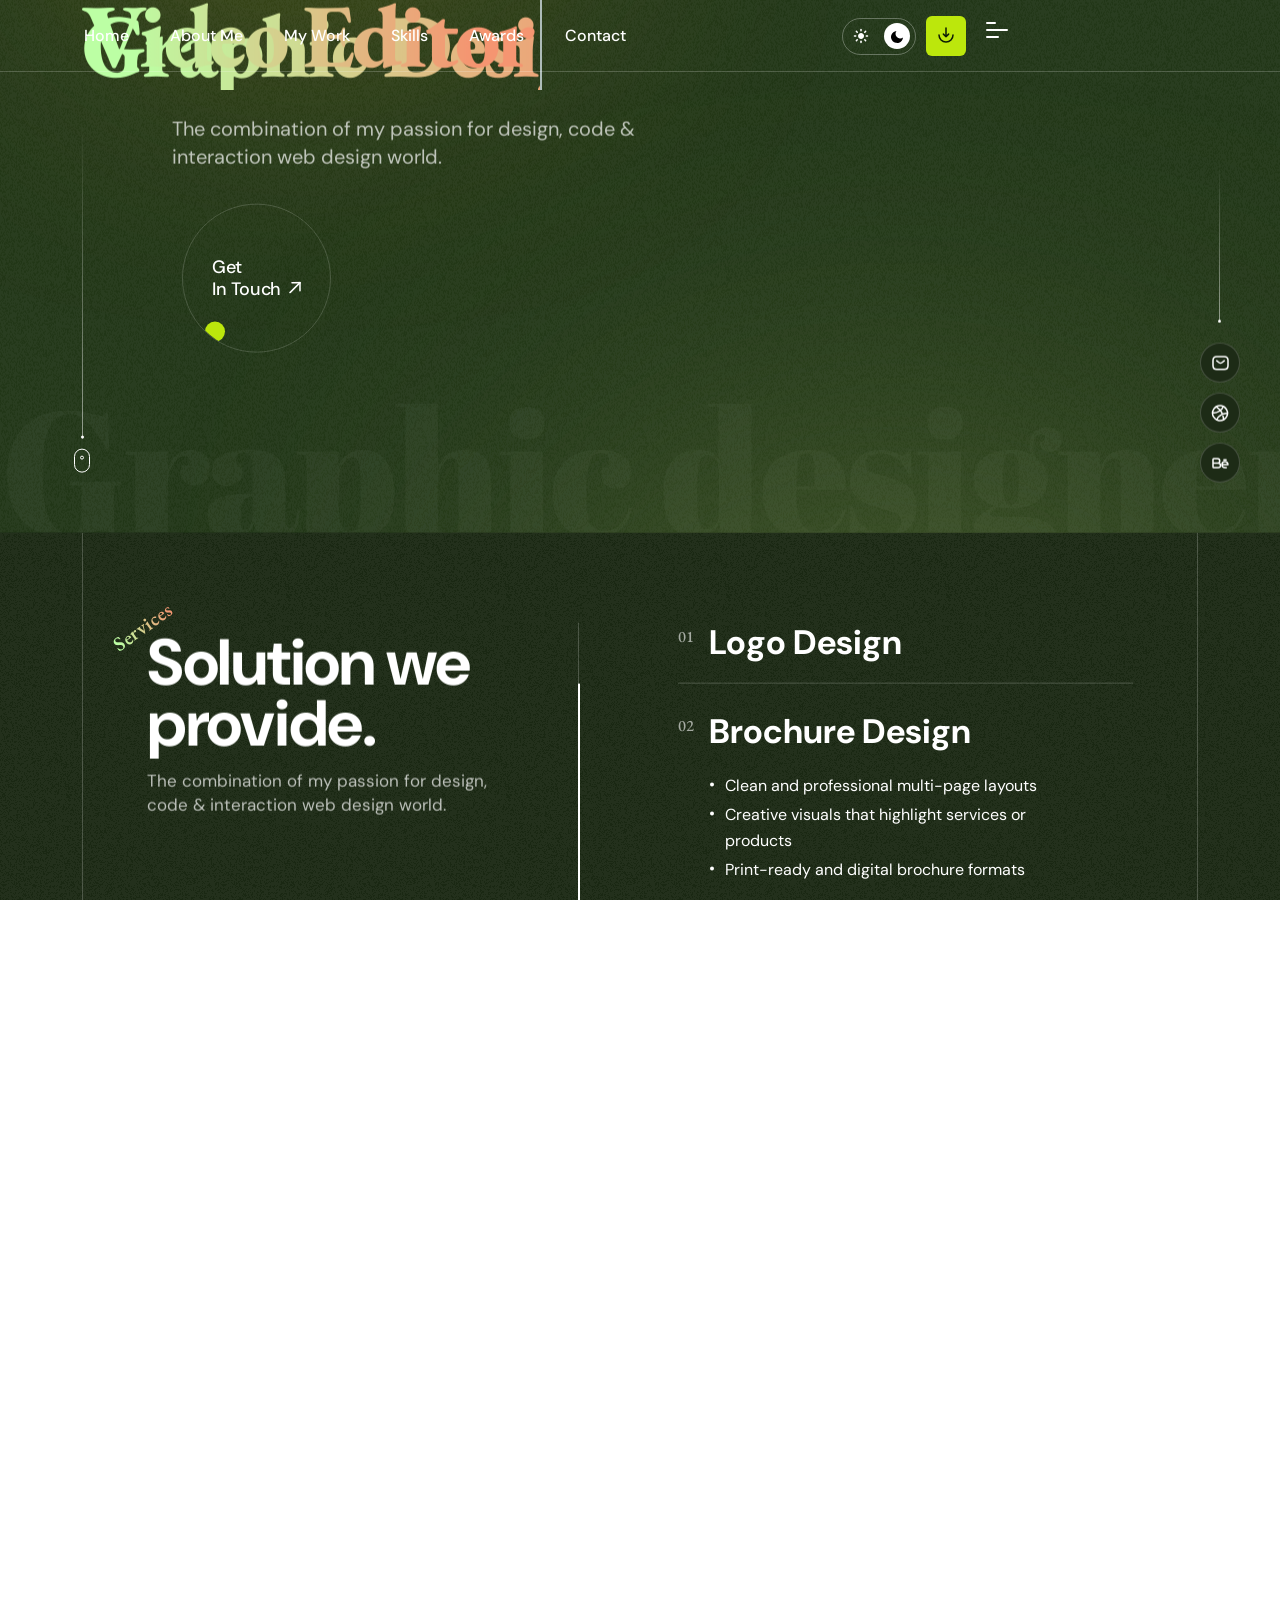
==== index.html @ d21d2c0c "Initial commit" ====
<!doctype html>
<html class="no-js" lang="en">

<head>
   <meta charset="utf-8">
   <meta http-equiv="x-ua-compatible" content="ie=edge">
   <title>Rahul Rahul R - Graphic Designer, Video Editor</title>
   <meta name="description" content="">
   <meta name="viewport" content="width=device-width, initial-scale=1">

   <!-- Place favicon.ico in the root directory -->
   

   <!-- CSS here -->
   <link rel="stylesheet" href="assets/css/bootstrap.css">
   <link rel="stylesheet" href="assets/css/animate.css">
   <link rel="stylesheet" href="assets/css/custom-animation.css">
   <link rel="stylesheet" href="assets/css/swiper-bundle.css">
   <link rel="stylesheet" href="assets/css/slick.css">
   <link rel="stylesheet" href="assets/css/magnific-popup.css">
   <link rel="stylesheet" href="assets/css/font-awesome-pro.css">
   <link rel="stylesheet" href="assets/css/spacing.css">
   <link rel="stylesheet" href="assets/css/main.css">
   <link rel="stylesheet" href="assets/css/custom.css">
</head>

<body id="body" class="tp-magic-cursor">
  

  
   

   <!-- Begin magic cursor 
   ======================== -->
   <div id="magic-cursor">
      <div id="ball"></div>
   </div>
   <!-- End magic cursor -->


   <!-- back to top start -->
   <div class="back-to-top-wrapper">
      <button id="back_to_top" type="button" class="back-to-top-btn">
         <svg width="12" height="7" viewBox="0 0 12 7" fill="none" xmlns="http://www.w3.org/2000/svg">
            <path d="M11 6L6 1L1 6" stroke="currentColor" stroke-width="1.5" stroke-linecap="round"
               stroke-linejoin="round" />
         </svg>
      </button>
   </div>
   <!-- back to top end -->

   <!-- tp-offcanvus-area-end -->
   <div class="tp-offcanvas-area-2 tp-menu-2">
      <div class="tp-offcanvas-shape">
         <img class="tp-offcanvas-shape-2" src="assets/img/offcanvas/bg-shape-3.png" alt="">
      </div>
      <div class="tp-offcanvas-circle-1">
         <span></span>
      </div>
      <div class="tp-offcanvas-circle-2">
         <span></span>
      </div>
      <div class="tp-offcanvas-wrapper">
         <div class="tp-offcanvas-top-2 d-flex align-items-center justify-content-between">
           
            <div class="tp-offcanvas-close-2">
               <button class="tp-offcanvas-close-btn-2 tp-offcanvas-open-btn-2">
                  <svg width="37" height="38" viewBox="0 0 37 38" fill="none" xmlns="http://www.w3.org/2000/svg">
                     <path d="M9.19141 9.80762L27.5762 28.1924" stroke="currentColor" stroke-width="1.5"
                        stroke-linecap="round" stroke-linejoin="round" />
                     <path d="M9.19141 28.1924L27.5762 9.80761" stroke="currentColor" stroke-width="1.5"
                        stroke-linecap="round" stroke-linejoin="round" />
                  </svg>
               </button>
            </div>
         </div>
         <div class="tp-offcanvas-main-2">
            <div class="tp-offcanvas-content-2">
               <h3 class="tp-offcanvas-content-title-2">Hello There!</h3>
               <p>The combination of my passion for design, code & interaction web design world.</p>
            </div>
            <div class="tp-main-menu-mobile d-lg-none">
               <nav></nav>
            </div>
            <div class="tp-offcanvas-contact-2">
               <h3 class="tp-offcanvas-contact-title-2">Information</h3>

               <ul>
                  <li><a href="tel:+919899875369">+91 98998 75369</a></li>
                  <li><a href="mailto:mksrahulrai@gmail.com">mksrahulrai@gmail.com</a></li>
                  <li><a href="#">India</a></li>
               </ul>
            </div>
            <div class="tp-offcanvas-social-2">
               <h3 class="tp-offcanvas-contact-title-2">Follow Us</h3>
               <ul>
                  <li>
                     <a href="https://www.instagram.com/rahulr7988/">
                        <svg width="16" height="16" viewBox="0 0 16 16" fill="none" xmlns="http://www.w3.org/2000/svg">
                           <path
                              d="M11.25 1.5H4.75C2.95507 1.5 1.5 2.95507 1.5 4.75V11.25C1.5 13.0449 2.95507 14.5 4.75 14.5H11.25C13.0449 14.5 14.5 13.0449 14.5 11.25V4.75C14.5 2.95507 13.0449 1.5 11.25 1.5Z"
                              stroke="currentColor" stroke-width="1.5" stroke-linecap="round" stroke-linejoin="round" />
                           <path
                              d="M10.6016 7.5907C10.6818 8.13166 10.5894 8.68414 10.3375 9.16955C10.0856 9.65497 9.68711 10.0486 9.19862 10.2945C8.71014 10.5404 8.15656 10.6259 7.61663 10.5391C7.0767 10.4522 6.57791 10.1972 6.19121 9.81055C5.80451 9.42385 5.54959 8.92506 5.46271 8.38513C5.37583 7.8452 5.46141 7.29163 5.70728 6.80314C5.95315 6.31465 6.34679 5.91613 6.83221 5.66425C7.31763 5.41238 7.87011 5.31998 8.41107 5.4002C8.96287 5.48202 9.47372 5.73915 9.86817 6.1336C10.2626 6.52804 10.5197 7.0389 10.6016 7.5907Z"
                              stroke="currentColor" stroke-width="1.5" stroke-linecap="round" stroke-linejoin="round" />
                           <path d="M11.5742 4.42578H11.5842" stroke="currentColor" stroke-width="1.5"
                              stroke-linecap="round" stroke-linejoin="round" />
                        </svg>
                     </a>
                  </li>
                  <li>
                     <a href="https://www.behance.net/mksrahulrai">
                        <svg width="18" height="11" viewBox="0 0 18 11" fill="none" xmlns="http://www.w3.org/2000/svg">
                           <path
                              d="M1 5.5715H6.33342C7.62867 5.5715 8.61917 6.56199 8.61917 7.85725C8.61917 9.15251 7.62867 10.143 6.33342 10.143H1.76192C1.30477 10.143 1 9.83823 1 9.38108V1.76192C1 1.30477 1.30477 1 1.76192 1H5.5715C6.86676 1 7.85725 1.99049 7.85725 3.28575C7.85725 4.58101 6.86676 5.5715 5.5715 5.5715H1Z"
                              stroke="currentColor" stroke-width="1.5" stroke-miterlimit="10" />
                           <path
                              d="M10.9062 7.09454H17.0016C17.0016 5.41832 15.6301 4.04688 13.9539 4.04688C12.2777 4.04688 10.9062 5.41832 10.9062 7.09454ZM10.9062 7.09454C10.9062 8.77076 12.2777 10.1422 13.9539 10.1422H15.2492"
                              stroke="currentColor" stroke-width="1.5" stroke-miterlimit="10" stroke-linecap="round"
                              stroke-linejoin="round" />
                           <path d="M16.1125 1.44434H11.668" stroke="currentColor" stroke-width="1.2"
                              stroke-miterlimit="10" stroke-linecap="round" stroke-linejoin="round" />
                        </svg>
                     </a>
                  </li>
                  <li>
                     <a href="https://www.youtube.com/@HindiDreamStorys">
                        <svg width="18" height="14" viewBox="0 0 18 14" fill="none" xmlns="http://www.w3.org/2000/svg">
                           <path
                              d="M12.75 13H5.25C3 13 1.5 11.5 1.5 9.25V4.75C1.5 2.5 3 1 5.25 1H12.75C15 1 16.5 2.5 16.5 4.75V9.25C16.5 11.5 15 13 12.75 13Z"
                              stroke="currentColor" stroke-width="1.5" stroke-miterlimit="10" stroke-linecap="round"
                              stroke-linejoin="round" />
                           <path
                              d="M8.70676 5.14837L10.8006 6.40465C11.5543 6.90716 11.5543 7.66093 10.8006 8.16344L8.70676 9.41972C7.86923 9.92224 7.19922 9.50348 7.19922 8.5822V6.06964C7.19922 4.98086 7.86923 4.64585 8.70676 5.14837Z"
                              fill="currentColor" />
                        </svg>
                     </a>
                  </li>
               </ul>
            </div>
         </div>
      </div>
   </div>
   <!-- header area start -->
   
   <header>

      <div class="tp-header-area tp-header-mob-space tp-header-transparent p-relative">
         <span class="tp-header-border"></span>
         <div class="container container-large">
            <div class="tp-header-box p-relative">
               <div class="row align-items-center">
              
                  <div class="col-xl-6 col-lg-7 d-none d-lg-block">
                     <div class="main-menu">
                        <nav class="tp-main-menu-content">
                           <ul class="txt-cnt">
                              <li class="has-dropdown p-static">
                                 <a href="#Home">Home</a></li>
                              <li><a href="#about-me">About Me</a></li>
                              <li ><a href="#work">My Work</a></li>
                              <li ><a href="#skills">Skills</a></li>
                              <li ><a href="#award">Awards</a></li>
                              <li><a href="#contact">Contact</a></li>
                           </ul>
                        </nav>
                     </div>
                  </div>
                  <div class="col-xl-4 col-lg-3 col-md-7 col-6">
                     <div class="tp-header-right d-flex align-items-center justify-content-end">
                        <div class="tp-theme-toggle ">
                           <label class="tp-theme-toggle-main themepure-theme-toggle" for="this-s">
                              <span class=" tp-theme-toggle-light">
                                 <svg width="16" height="16" viewBox="0 0 16 16" fill="none"
                                    xmlns="http://www.w3.org/2000/svg">
                                    <path
                                       d="M8.0448 11.0454C9.70165 11.0454 11.0448 9.7023 11.0448 8.04544C11.0448 6.38859 9.70165 5.04544 8.0448 5.04544C6.38795 5.04544 5.0448 6.38859 5.0448 8.04544C5.0448 9.7023 6.38795 11.0454 8.0448 11.0454Z"
                                       fill="currentColor" />
                                    <path d="M8 1.5V2.68182" stroke="currentColor" stroke-width="1.5"
                                       stroke-linecap="round" stroke-linejoin="round" />
                                    <path d="M8 13.3182V14.5" stroke="currentColor" stroke-width="1.5"
                                       stroke-linecap="round" stroke-linejoin="round" />
                                    <path d="M3.40198 3.40277L4.24107 4.24186" stroke="currentColor" stroke-width="1.5"
                                       stroke-linecap="round" stroke-linejoin="round" />
                                    <path d="M11.7584 11.7581L12.5975 12.5972" stroke="currentColor" stroke-width="1.5"
                                       stroke-linecap="round" stroke-linejoin="round" />
                                    <path d="M1.5 8H2.68182" stroke="currentColor" stroke-width="1.5"
                                       stroke-linecap="round" stroke-linejoin="round" />
                                    <path d="M13.3174 8H14.4992" stroke="currentColor" stroke-width="1.5"
                                       stroke-linecap="round" stroke-linejoin="round" />
                                    <path d="M3.40198 12.5972L4.24107 11.7581" stroke="currentColor" stroke-width="1.5"
                                       stroke-linecap="round" stroke-linejoin="round" />
                                    <path d="M11.7584 4.24186L12.5975 3.40277" stroke="currentColor" stroke-width="1.5"
                                       stroke-linecap="round" stroke-linejoin="round" />
                                 </svg>
                              </span>
                              <input type="checkbox" class="themepure-theme-toggle-input" id="this-s">
                              <i class="tp-theme-toggle-slide"></i>
                              <span class="tp-theme-toggle-dark">
                                 <svg width="12" height="12" viewBox="0 0 12 12" fill="none"
                                    xmlns="http://www.w3.org/2000/svg">
                                    <path
                                       d="M12 6.54054C11.8949 7.67776 11.4681 8.76152 10.7696 9.66503C10.071 10.5685 9.12957 11.2544 8.05544 11.6424C6.9813 12.0304 5.81888 12.1044 4.70419 11.8559C3.5895 11.6073 2.56866 11.0465 1.7611 10.2389C0.953538 9.43135 0.39267 8.4105 0.144121 7.29581C-0.104428 6.18112 -0.0303768 5.0187 0.357609 3.94457C0.745595 2.87043 1.43147 1.929 2.33497 1.23045C3.23848 0.531888 4.32224 0.105093 5.45946 0C4.79365 0.900756 4.47327 2.01056 4.55656 3.12758C4.63986 4.24459 5.12132 5.2946 5.91336 6.08664C6.7054 6.87869 7.75541 7.36014 8.87242 7.44344C9.98944 7.52673 11.0992 7.20635 12 6.54054Z"
                                       fill="currentColor" />
                                 </svg>
                              </span>
                           </label>
                        </div>
                        <div class="tp-header-cv ml-10 d-none d-md-block">
                           <a class="tp-header-cv-btn" href="assets/img/cv/mycv.docx">
                              <svg width="16" height="16" viewBox="0 0 16 16" fill="none"
                                 xmlns="http://www.w3.org/2000/svg">
                                 <path d="M1 8C1 11.866 4.13401 15 8 15C11.866 15 15 11.866 15 8" stroke="currentColor"
                                    stroke-width="1.5" stroke-linecap="round" />
                                 <path d="M8 1L8 9.75M8 9.75L10.625 7.125M8 9.75L5.375 7.125" stroke="currentColor"
                                    stroke-width="1.5" stroke-linecap="round" stroke-linejoin="round" />
                              </svg>
                           </a>
                        </div>
                        <div class="tp-header-hamburger ml-20">
                           <button class="tp-hamburger-btn tp-hamburger-btn-white tp-menu-bar tp-offcanvas-open-btn-2"
                              type="button">
                              <span></span>
                           </button>
                        </div>
                     </div>
                  </div>
               </div>
            </div>
         </div>
      </div>

   </header>
   <!-- header area end -->

   <!-- header area start -->
   <header>

      <div class="tp-header-area tp-header-mob-space tp-header-transparent p-relative tp-int-menu tp-header-sticky-cloned">
         <div class="container container-large">
            <div class="tp-header-box p-relative">
               <div class="row align-items-center">
                  <!-- <div class="col-xl-2 col-lg-2 col-md-5 col-6">
                     <div class="logo">
                        <a class="logo-white" href="index.html">
                           <img data-width="115" src="assets/img/logo/logo.png" alt="">
                        </a>
                        <a class="logo-black" href="index.html">
                           <img data-width="115" src="assets/img/logo/logo-black.png" alt="">
                        </a>
                     </div>
                  </div> -->
                  <div class="col-xl-6 col-lg-7 d-none d-lg-block">
                     <div class="main-menu">
                        <nav class="tp-main-menu-content">
                           <ul class="txt-cnt">
                              <li class="has-dropdown p-static"><a href="#home">Home</a></li>
                              <li><a href="#about-me">About Me</a>
                              </li><li ><a href="#work">My Work/a></li>
                              <li><a href="#contact">Contact</a></li>
                           </ul>
                        </nav>
                     </div>
                  </div>
                  <div class="col-xl-4 col-lg-3 col-md-7 col-6">
                     <div class="tp-header-right d-flex align-items-center justify-content-end">
                        <div class="tp-theme-toggle ">
                           <label class="tp-theme-toggle-main themepure-theme-toggle" for="this-ss">
                              <span class=" tp-theme-toggle-light">
                                 <svg width="16" height="16" viewBox="0 0 16 16" fill="none"
                                    xmlns="http://www.w3.org/2000/svg">
                                    <path
                                       d="M8.0448 11.0454C9.70165 11.0454 11.0448 9.7023 11.0448 8.04544C11.0448 6.38859 9.70165 5.04544 8.0448 5.04544C6.38795 5.04544 5.0448 6.38859 5.0448 8.04544C5.0448 9.7023 6.38795 11.0454 8.0448 11.0454Z"
                                       fill="currentColor" />
                                    <path d="M8 1.5V2.68182" stroke="currentColor" stroke-width="1.5"
                                       stroke-linecap="round" stroke-linejoin="round" />
                                    <path d="M8 13.3182V14.5" stroke="currentColor" stroke-width="1.5"
                                       stroke-linecap="round" stroke-linejoin="round" />
                                    <path d="M3.40198 3.40277L4.24107 4.24186" stroke="currentColor" stroke-width="1.5"
                                       stroke-linecap="round" stroke-linejoin="round" />
                                    <path d="M11.7584 11.7581L12.5975 12.5972" stroke="currentColor" stroke-width="1.5"
                                       stroke-linecap="round" stroke-linejoin="round" />
                                    <path d="M1.5 8H2.68182" stroke="currentColor" stroke-width="1.5"
                                       stroke-linecap="round" stroke-linejoin="round" />
                                    <path d="M13.3174 8H14.4992" stroke="currentColor" stroke-width="1.5"
                                       stroke-linecap="round" stroke-linejoin="round" />
                                    <path d="M3.40198 12.5972L4.24107 11.7581" stroke="currentColor" stroke-width="1.5"
                                       stroke-linecap="round" stroke-linejoin="round" />
                                    <path d="M11.7584 4.24186L12.5975 3.40277" stroke="currentColor" stroke-width="1.5"
                                       stroke-linecap="round" stroke-linejoin="round" />
                                 </svg>
                              </span>
                              <input type="checkbox" class="themepure-theme-toggle-input" id="this-ss">
                              <i class="tp-theme-toggle-slide"></i>
                              <span class="tp-theme-toggle-dark">
                                 <svg width="12" height="12" viewBox="0 0 12 12" fill="none"
                                    xmlns="http://www.w3.org/2000/svg">
                                    <path
                                       d="M12 6.54054C11.8949 7.67776 11.4681 8.76152 10.7696 9.66503C10.071 10.5685 9.12957 11.2544 8.05544 11.6424C6.9813 12.0304 5.81888 12.1044 4.70419 11.8559C3.5895 11.6073 2.56866 11.0465 1.7611 10.2389C0.953538 9.43135 0.39267 8.4105 0.144121 7.29581C-0.104428 6.18112 -0.0303768 5.0187 0.357609 3.94457C0.745595 2.87043 1.43147 1.929 2.33497 1.23045C3.23848 0.531888 4.32224 0.105093 5.45946 0C4.79365 0.900756 4.47327 2.01056 4.55656 3.12758C4.63986 4.24459 5.12132 5.2946 5.91336 6.08664C6.7054 6.87869 7.75541 7.36014 8.87242 7.44344C9.98944 7.52673 11.0992 7.20635 12 6.54054Z"
                                       fill="currentColor" />
                                 </svg>
                              </span>
                           </label>
                        </div>
                        <div class="tp-header-cv ml-10 d-none d-md-block">
                           <a class="tp-header-cv-btn" href="assets/img/cv/mycv.docx">
                              <svg width="16" height="16" viewBox="0 0 16 16" fill="none"
                                 xmlns="http://www.w3.org/2000/svg">
                                 <path d="M1 8C1 11.866 4.13401 15 8 15C11.866 15 15 11.866 15 8" stroke="currentColor"
                                    stroke-width="1.5" stroke-linecap="round" />
                                 <path d="M8 1L8 9.75M8 9.75L10.625 7.125M8 9.75L5.375 7.125" stroke="currentColor"
                                    stroke-width="1.5" stroke-linecap="round" stroke-linejoin="round" />
                              </svg>
                           </a>
                        </div>
                        <div class="tp-header-hamburger ml-20">
                           <button class="tp-hamburger-btn tp-hamburger-btn-white tp-menu-bar tp-offcanvas-open-btn-2"
                              type="button">
                              <span></span>
                           </button>
                        </div>
                     </div>
                  </div>
               </div>
            </div>
         </div>
      </div>

   </header>
   <!-- header area end -->

  <!-- Scroll Smoother -->

   <div id="smooth-wrapper" class="tp-page-wrapper theme-bg" data-background="assets/img/bg/distort-bg.png">
      <div id="smooth-content">

         <main>     

            <!-- hero area start -->
            <section id="home" class="tp-hero-area p-relative tp-btn-trigger z-index-1 fix theme-bg-2">
               <div class="tp-hero-social-wrapper">
                  <span class="tp-hero-social-bar"></span>
                  <div class="tp-hero-social">
                     <a href="#">
                        <svg width="17" height="15" viewBox="0 0 17 15" fill="none" xmlns="http://www.w3.org/2000/svg">
                           <path
                              d="M12.25 13.75H4.75C2.5 13.75 1 12.625 1 10V4.75C1 2.125 2.5 1 4.75 1L12.25 1C14.5 1 16 2.125 16 4.75V10C16 12.625 14.5 13.75 12.25 13.75Z"
                              stroke="currentColor" stroke-width="1.5" stroke-miterlimit="10" stroke-linecap="round"
                              stroke-linejoin="round" />
                           <path d="M12.25 5.12488L9.9025 6.99988C9.13 7.61488 7.8625 7.61488 7.09 6.99988L4.75 5.12488"
                              stroke="currentColor" stroke-width="1.5" stroke-miterlimit="10" stroke-linecap="round"
                              stroke-linejoin="round" />
                        </svg>
                     </a>
                     <a href="#">
                        <svg width="18" height="17" viewBox="0 0 18 17" fill="none" xmlns="http://www.w3.org/2000/svg">
                           <path
                              d="M2.50589 12.2494C4.57662 15.836 9.16278 17.0648 12.7494 14.9941C14.2113 14.15 15.2816 12.888 15.8962 11.4461C16.7895 9.35066 16.7208 6.87526 15.4941 4.75063C14.2674 2.62599 12.1581 1.32872 9.89669 1.05462C8.34063 0.866 6.71259 1.16183 5.25063 2.00589C1.66403 4.07662 0.435172 8.66278 2.50589 12.2494Z"
                              stroke="currentColor" stroke-width="1.5" />
                           <path
                              d="M12.712 14.9291C12.712 14.9291 12.0079 9.98655 10.5004 7.37547C8.99289 4.76439 5.28862 2.07143 5.28862 2.07143M5.68375 15.1123C6.79479 11.7605 12.3392 8.04512 16.3967 8.93525M12.3103 1.90808C11.1945 5.22332 5.75659 8.88441 1.71802 8.08903"
                              stroke="currentColor" stroke-width="1.5" stroke-linecap="round" />
                        </svg>
                     </a>
                     <a href="#">
                        <svg width="17" height="11" viewBox="0 0 17 11" fill="none" xmlns="http://www.w3.org/2000/svg">
                           <path
                              d="M1 5.50008H6.25009C7.52511 5.50008 8.50013 6.47509 8.50013 7.75012C8.50013 9.02514 7.52511 10.0002 6.25009 10.0002H1.75001C1.30001 10.0002 1 9.70015 1 9.25014V1.75001C1 1.30001 1.30001 1 1.75001 1H5.50008C6.7751 1 7.75012 1.97502 7.75012 3.25004C7.75012 4.52506 6.7751 5.50008 5.50008 5.50008H1Z"
                              stroke="currentColor" stroke-width="1.5" stroke-miterlimit="10" />
                           <path
                              d="M9.99988 7.00005H16C16 5.35002 14.65 4 12.9999 4C11.3499 4 9.99988 5.35002 9.99988 7.00005ZM9.99988 7.00005C9.99988 8.65008 11.3499 10.0001 12.9999 10.0001H14.275"
                              stroke="currentColor" stroke-width="1.5" stroke-miterlimit="10" stroke-linecap="round"
                              stroke-linejoin="round" />
                           <path d="M14.1249 2.125H11.8749" stroke="currentColor" stroke-width="1.5"
                              stroke-miterlimit="10" stroke-linecap="round" stroke-linejoin="round" />
                        </svg>
                     </a>
                  </div>
               </div>
               <div class="tp-hero-shape">
                  <div class="tp-hero-shape-1 background-white-mode" data-background="assets/img/hero/hero-overlay.png"></div>
                  <div class="tp-hero-shape-1 background-dark-mode" data-background="assets/img/hero/hero-overlay-2.png"></div>
                  <span class="tp-hero-shape-2"></span>
               </div>
               <div class="tp-hero-bottom-text-wrapper">
                  <div class="tp-hero-bottom-text">
                     <p>Graphic designer</p>
                     <p>UI/UX designer</p>
                  </div>
                  <div class="tp-hero-bottom-text">
                     <p>Video Editor</p>
                     <p>Motion designer</p>
                  </div>
               </div>
               <div class="container">
                  <div class="row align-items-end">
                     <div class="col-xl-7 col-lg-7 col-md-12">
                        <div class="tp-hero-left-wrapper">
                           <div class="tp-hero-content tp_text_anim p-relative z-index-1">
                              <span>Hello There! <img src="assets/img/hero/hero-hand.png" alt=""></span>
                              <h3 class="tp-hero-title cd-headline clip tp_title_anim">
                                 I am Rahul <br>
                                 <span class="cd-words-wrapper">
                                    <b class="is-visible">Graphic Designer</b>
                                    <b class="app">Video Editor</b>
                                    <b>UI/UX Designer</b>
                                 </span>
                              </h3>

                              <p>The combination of my passion for design, code & <br> interaction web design world.</p>

                              <div class="tp-hero-btn wrap ">
                                 <div class="tp-hover-btn-wrapper tp-btn-bounce">
                                    <a href="https://wa.me/+919899875369" class="tp-hover-btn tp-hover-btn-item tp-btn-circle square">
                                       <span class="tp-btn-circle-text">
                                          Get <br> In Touch
                                       </span>
                                       <span class="tp-btn-circle-arrow">
                                          <svg width="12" height="12" viewBox="0 0 12 12" fill="none"
                                             xmlns="http://www.w3.org/2000/svg">
                                             <path d="M11 1L1 11" stroke="currentColor" stroke-width="1.5"
                                                stroke-linecap="round" stroke-linejoin="round" />
                                             <path d="M2.98874 1.01725L10.9991 1L10.9826 9.01105" stroke="currentColor"
                                                stroke-width="1.5" stroke-linecap="round" stroke-linejoin="round" />
                                          </svg>
                                       </span>
                                       <i class="tp-btn-circle-dot"></i>
                                    </a>
                                 </div>
                              </div>
                              <div class="tp-hero-scroll smooth">
                                 <a href=".tp-sv">
                                    <span class="tp-hero-scroll-bar"></span>
                                    <span class="tp-hero-scroll-mouse"></span>
                                 </a>
                              </div>
                           </div>
                        </div>
                     </div>
                     <div class="col-xl-5 col-lg-5 col-md-12">
                        <div class="tp-hero-thumb-wrapper text-center text-lg-end p-relative z-index-1">
                           <div class="tp-hero-thumb-shape">
                              <img class="tp-hero-thumb-shape-1" data-speed="1.4"
                                 src="assets/img/hero/shape/1.png" alt="">
                              <img class="tp-hero-thumb-shape-2 d-none d-xl-block" data-speed="1.2"
                                 src="assets/img/hero/shape/2.png" alt="">
                              <span class="tp-hero-thumb-shape-3"></span>
                           </div>
                           <div class="tp-hero-thumb">
                              <!-- <img src="assets/img/hero/hero-img.png" alt=""> -->
                           </div>
                        </div>
                     </div>
                  </div>
               </div>
            </section>
            <!-- hero area end -->

            <!-- service area start -->
            <section class="tp-services-area tp-sv tp-services-bg-text-animation fix">
               <div class="container container-large">
                  <div class="tp-services-inner pb-195 p-relative z-index-1">

                     <span class="tp-services-inner-border tp-vertical-line transition-3"></span>
                     <span class="tp-services-inner-border right tp-vertical-line transition-3"></span>

                     <div class="tp-services-bottom-text tp-services-bg-text ">
                        <p>Services</p>
                     </div>
                     <div class="row gx-0">
                        <div class="col-xl-6 col-lg-7">
                           <div class="tp-services-wrapper tp-services-capsule-wrapper p-relative  pt-100 pr-70"
                              data-tp-throwable-scene="true">
                              <div class="tp-section-title-wrapper tp_text_anim mb-170">
                                 <div class="tp-section-title-inner p-relative">
                                    <span class="tp-section-subtitle">Services</span>
                                    <h3 class="tp-section-title tp_title_anim">Solution <br> we provide.</h3>
                                 </div>
                                 <p>The combination of my passion for design, code & interaction web design world.</p>
                              </div>
                              <div class="tp-services-capsule-item-wrapper">
                                 <p data-tp-throwable-el="">
                                    <span class="tp-services-capsule-item" data-bg-color="#00CC97">Logo Design</span>
                                 </p>
                                 <p data-tp-throwable-el="">
                                    <span class="tp-services-capsule-item" data-bg-color="#FF759C">Brochure Design</span>
                                 </p>
                                 <p data-tp-throwable-el="">
                                    <span class="tp-services-capsule-item" data-bg-color="#FFDB59"
                                       data-text-color="#121212">Flyer / Mailer Design</span>
                                 </p>
                                 <p data-tp-throwable-el="">
                                    <span class="tp-services-capsule-item" data-bg-color="#FFDB59"
                                       data-text-color="#121212">Letterhead Design</span>
                                 </p>
                                 <p data-tp-throwable-el="">
                                    <span class="tp-services-capsule-item" data-bg-color="#00CC97">Corporate PPT Design</span>
                                 </p>
                                 <p data-tp-throwable-el="">
                                    <span class="tp-services-capsule-item" data-bg-color="#FFDB59"
                                       data-text-color="#121212">Social Media Posts Design</span>
                                 </p>
                                 <p data-tp-throwable-el="">
                                    <span class="tp-services-capsule-item" data-bg-color="#00CC97">Catalogue Design</span>
                                 </p>
                                 <p data-tp-throwable-el="">
                                    <span class="tp-services-capsule-item" data-bg-color="#19B3F1">Branding Collateral</span>
                                 </p>
                                 <p data-tp-throwable-el="">
                                    <span class="tp-services-capsule-item" data-bg-color="#FF759C">UI/UX Design (Web & Mobile)</span>
                                 </p>
                                 <p data-tp-throwable-el="">
                                    <span class="tp-services-capsule-item" data-bg-color="#FFDB59"
                                       data-text-color="#121212">Video Editing</span>
                                 </p>
                                 <p data-tp-throwable-el="">
                                    <span class="">
                                       <img src="assets/img/services/shape/services-shape-1.png" alt="">
                                    </span>
                                 </p>
                                 <p data-tp-throwable-el="">
                                    <span class="">
                                       <img src="assets/img/services/shape/services-shape-2.png" alt="">
                                    </span>
                                 </p>
                              </div>
                           </div>
                        </div>
                        <div class="col-xl-6 col-lg-5">
                           <div class="tp-services-accordion tp-accordion tp-accordion-2 mt-90 pl-70 p-relative">
                              <span class="tp-services-accordion-border"></span>
                              <div class="accordion" id="accordionExample">
                                 <div class="accordion-item tp-services-accordion-item">
                                    <h2 class="accordion-header" id="headingOne">
                                       <button class="accordion-button collapsed" type="button"
                                          data-bs-toggle="collapse" data-bs-target="#collapseOne" aria-expanded="false"
                                          aria-controls="collapseOne">
                                          <span>01</span>
                                         Logo Design
                                       </button>
                                    </h2>
                                    <div id="collapseOne" class="accordion-collapse collapse"
                                       aria-labelledby="headingOne" data-bs-parent="#accordionExample">
                                       <div class="accordion-body">
                                          <ul>
                                             <li>Unique and memorable brand identity concepts</li>
                                             <li>Modern, minimal, and professional logo styles</li>
                                             <li>High-resolution files for web, print, and branding use</li>
                                          </ul>
                                       </div>
                                    </div>
                                    <span class="accordion-item-border"></span>
                                 </div>
                                 <div class="accordion-item tp-services-accordion-item active">
                                    <h2 class="accordion-header" id="headingTwo">
                                       <button class="accordion-button" type="button" data-bs-toggle="collapse"
                                          data-bs-target="#collapseTwo" aria-expanded="false"
                                          aria-controls="collapseTwo">
                                          <span>02</span>
                                          Brochure Design
                                       </button>
                                    </h2>
                                    <div id="collapseTwo" class="accordion-collapse collapse show"
                                       aria-labelledby="headingTwo" data-bs-parent="#accordionExample">
                                       <div class="accordion-body">
                                          <ul>
                                             <li>Clean and professional multi-page layouts</li>
                                             <li>Creative visuals that highlight services or products</li>
                                             <li>Print-ready and digital brochure formats</li>
                                          </ul>
                                       </div>
                                    </div>
                                    <span class="accordion-item-border"></span>
                                 </div>
                                 <div class="accordion-item tp-services-accordion-item">
                                    <h2 class="accordion-header" id="headingThree">
                                       <button class="accordion-button collapsed" type="button"
                                          data-bs-toggle="collapse" data-bs-target="#collapseThree"
                                          aria-expanded="false" aria-controls="collapseThree">
                                          <span>03</span>
                                          Flyer / Mailer Design
                                       </button>
                                    </h2>
                                    <div id="collapseThree" class="accordion-collapse collapse"
                                       aria-labelledby="headingThree" data-bs-parent="#accordionExample">
                                       <div class="accordion-body">
                                          <ul>
                                             <li>Eye-catching promotional flyer designs</li>
                                             <li>Strong typography and visual hierarchy</li>
                                             <li>Designed for both digital sharing and print</li>
                                          </ul>
                                       </div>
                                    </div>
                                    <span class="accordion-item-border"></span>
                                 </div>
                                 <div class="accordion-item tp-services-accordion-item">
                                    <h2 class="accordion-header" id="headingFour">
                                       <button class="accordion-button collapsed" type="button"
                                          data-bs-toggle="collapse" data-bs-target="#collapseFour" aria-expanded="false"
                                          aria-controls="collapseFour">
                                          <span>04</span>
                                         Letterhead Design
                                       </button>
                                    </h2>
                                    <div id="collapseFour" class="accordion-collapse collapse"
                                       aria-labelledby="headingFour" data-bs-parent="#accordionExample">
                                       <div class="accordion-body">
                                          <ul>
                                             <li>Professional corporate stationery design</li>
                                             <li>Brand-aligned typography and layout</li>
                                             <li>Print-ready formats for official documents</li>
                                          </ul>
                                       </div>
                                    </div>
                                    <span class="accordion-item-border"></span>
                                 </div>
                                 <div class="accordion-item tp-services-accordion-item">
                                    <h2 class="accordion-header" id="headingFive">
                                       <button class="accordion-button collapsed" type="button"
                                          data-bs-toggle="collapse" data-bs-target="#collapseFive" aria-expanded="false"
                                          aria-controls="collapseFive">
                                          <span>05</span>
                                         Corporate PPT Design
                                       </button>
                                    </h2>
                                    <div id="collapseFive" class="accordion-collapse collapse"
                                       aria-labelledby="headingFour" data-bs-parent="#accordionExample">
                                       <div class="accordion-body">
                                          <ul>
                                             <li>Modern and engaging presentation slides</li>
                                             <li>Clean layouts with professional infographics</li>
                                             <li>Designed to impress clients and stakeholders</li>
                                          </ul>
                                       </div>
                                    </div>
                                    <span class="accordion-item-border"></span>
                                 </div>
                                 <div class="accordion-item tp-services-accordion-item">
                                    <h2 class="accordion-header" id="headingSix">
                                       <button class="accordion-button collapsed" type="button"
                                          data-bs-toggle="collapse" data-bs-target="#collapseSix" aria-expanded="false"
                                          aria-controls="collapseSix">
                                          <span>06</span>
                                         Social Media Posts Design
                                       </button>
                                    </h2>
                                    <div id="collapseSix" class="accordion-collapse collapse"
                                       aria-labelledby="headingFour" data-bs-parent="#accordionExample">
                                       <div class="accordion-body">
                                          <ul>
                                             <li>Creative and scroll-stopping social media graphics</li>
                                             <li>Consistent brand style across all posts</li>
                                             <li>Optimized designs for Instagram, Facebook, and LinkedIn</li>
                                          </ul>
                                       </div>
                                    </div>
                                    <span class="accordion-item-border"></span>
                                 </div>
                                 <div class="accordion-item tp-services-accordion-item">
                                    <h2 class="accordion-header" id="headingSeven">
                                       <button class="accordion-button collapsed" type="button"
                                          data-bs-toggle="collapse" data-bs-target="#collapseSeven" aria-expanded="false"
                                          aria-controls="collapseSeven">
                                          <span>07</span>
                                         Catalogue Design
                                       </button>
                                    </h2>
                                    <div id="collapseSeven" class="accordion-collapse collapse"
                                       aria-labelledby="headingSeven" data-bs-parent="#accordionExample">
                                       <div class="accordion-body">
                                          <ul>
                                             <li>Organized and visually appealing product layouts</li>
                                             <li>Clear product information with strong visuals</li>
                                             <li>Print-ready and digital catalogue versions</li>
                                          </ul>
                                       </div>
                                    </div>
                                    <span class="accordion-item-border"></span>
                                 </div>
                                 <div class="accordion-item tp-services-accordion-item">
                                    <h2 class="accordion-header" id="headingEight">
                                       <button class="accordion-button collapsed" type="button"
                                          data-bs-toggle="collapse" data-bs-target="#collapseEight" aria-expanded="false"
                                          aria-controls="collapseEight">
                                          <span>08</span>
                                        Branding Collateral
                                       </button>
                                    </h2>
                                    <div id="collapseEight" class="accordion-collapse collapse"
                                       aria-labelledby="headingEight" data-bs-parent="#accordionExample">
                                       <div class="accordion-body">
                                          <ul>
                                             <li>Business cards, stationery, and marketing materials</li>
                                             <li>Consistent brand identity across all assets</li>
                                             <li>Professional designs for strong brand presence</li>
                                          </ul>
                                       </div>
                                    </div>
                                    <span class="accordion-item-border"></span>
                                 </div>
                                 <div class="accordion-item tp-services-accordion-item">
                                    <h2 class="accordion-header" id="headingNine">
                                       <button class="accordion-button collapsed" type="button"
                                          data-bs-toggle="collapse" data-bs-target="#collapseNine" aria-expanded="false"
                                          aria-controls="collapseNine">
                                          <span>09</span>
                                        UI/UX Design (Web & Mobile)
                                       </button>
                                    </h2>
                                    <div id="collapseFive" class="accordion-collapse collapse"
                                       aria-labelledby="headingFour" data-bs-parent="#accordionExample">
                                       <div class="accordion-body">
                                          <ul>
                                             <li>User-friendly website and mobile app interfaces</li>
                                             <li>Modern UI with smooth user experience</li>
                                             <li>Wireframes, prototypes, and high-quality design layouts</li>
                                          </ul>
                                       </div>
                                    </div>
                                    <span class="accordion-item-border"></span>
                                 </div>
                                 <div class="accordion-item tp-services-accordion-item">
                                    <h2 class="accordion-header" id="headingTen">
                                       <button class="accordion-button collapsed" type="button"
                                          data-bs-toggle="collapse" data-bs-target="#collapseTen" aria-expanded="false"
                                          aria-controls="collapseTen">
                                          <span>10</span>
                                         Video Editing
                                       </button>
                                    </h2>
                                    <div id="collapseTen" class="accordion-collapse collapse"
                                       aria-labelledby="headingRTen" data-bs-parent="#accordionExample">
                                       <div class="accordion-body">
                                          <ul>
                                             <li>Professional editing for ads, reels, and promos</li>
                                             <li>Smooth transitions, effects, and motion graphics</li>
                                             <li>Optimized videos for social media and marketing</li>
                                          </ul>
                                       </div>
                                    </div>
                                    <span class="accordion-item-border"></span>
                                 </div>
                              </div>
                           </div>
                        </div>
                     </div>
                  </div>
               </div>
            </section>
            <!-- service area end -->

            <!-- marquee area start -->
            <div class="tp-marquee-area z-index-5">
               <div class="tp-marquee-wrapper">
                  <div class="tp-marquee-slider fix">
                     <div class="tp-marquee-slider-active d-flex align-items-center ">
                        <div class="tp-marquee-item">
                           <p>Graphic Designer <img src="assets/img/marquee/smile.svg" alt=""></p>
                        </div>
                        <div class="tp-marquee-item">
                           <p>Visual Storytelling <img src="assets/img/marquee/stroke.svg" alt=""></p>
                        </div>
                        <div class="tp-marquee-item">
                           <p>Branding <img src="assets/img/marquee/smile.svg" alt=""></p>
                        </div>
                        <div class="tp-marquee-item">
                           <p>Logo Design <img src="assets/img/marquee/stroke.svg" alt=""></p>
                        </div>
                        <div class="tp-marquee-item">
                           <p>Motion Graphics <img src="assets/img/marquee/stroke.svg" alt=""></p>
                        </div>
                        <div class="tp-marquee-item">
                           <p>Creative Design Solutions <img src="assets/img/marquee/stroke.svg" alt=""></p>
                        </div>
                        <div class="tp-marquee-item">
                           <p>Social Media Creatives <img src="assets/img/marquee/stroke.svg" alt=""></p>
                        </div>
                        <div class="tp-marquee-item">
                           <p>Video Editing <img src="assets/img/marquee/stroke.svg" alt=""></p>
                        </div>
                     </div>
                  </div>
               </div>
            </div>
            <!-- marquee area end -->

            <!-- about area start -->
            <section id="about-me" class="tp-about-area fix">
               <div class="container container-large">
                  <div class="tp-about-inner pt-145 pb-80">
                     <span class="tp-about-inner-border transition-3"></span>
                     <div class="row">
                        <div class="col-xl-5 col-lg-5">
                           <div class="tp-about-wrapper">
                              <div class="tp-section-title-wrapper p-relative mb-45">
                                 <span class="tp-section-subtitle-bg">About Me</span>
                                 <span class="tp-section-subtitle tp-section-subtitle-1 tp-about-subtitle">About
                                    Me</span>
                              </div>
                              <div class="tp-about-thumb-wrapper p-relative z-index-1">
                                 <div class="tp-about-thumb p-relative z-index-1">
                                    <div class="tp-about-thumb-bg-shape include-bg"
                                       data-background="assets/img/about/shape/about-shape-1.png"></div>
                                    <!-- <img src="assets/img/about/about-1.png" alt=""> -->
                                 </div>
                              </div>
                           </div>
                        </div>
                        <div class="col-xl-7 col-lg-7">
                           <div class="tp-about-desc">
                              <div class="tp-about-award d-inline-block">
                              <div class="tp-about-desc-content mb-40">
                                <p>Hello! I’m <span>Rahul R</span> a self-taught  <span>Graphic, Video Editor & UI/UX Designer</span> with a specialization in visual identity & creative strategy for branding solutions, packaging design.</p>
                              </div>
                              <div class="tp-about-fact">
                                 <div class="row">
                                    <div class="col-md-4 col-sm-6 mb-30">
                                       <div class="tp-about-fact-item">
                                          <h4><span data-purecounter-duration="2" data-purecounter-end="180"
                                                class="purecounter"></span>+</h4>
                                          <p>Project Delivered</p>
                                       </div>
                                    </div>
                                    <div class="col-md-4 col-sm-6 mb-30">
                                       <div class="tp-about-fact-item">
                                          <h4><span data-purecounter-duration="2" data-purecounter-end="7"
                                                class="purecounter"></span>+</h4>
                                          <p>Years of Experience</p>
                                       </div>
                                    </div>
                                    <div class="col-md-4 col-sm-6 mb-30">
                                       <div class="tp-about-fact-item">
                                          <h4><span data-purecounter-duration="2" data-purecounter-end="40"
                                                class="purecounter"></span>+</h4>
                                          <p>Happy Clients</p>
                                       </div>
                                    </div>
                                 </div>
                              </div>
                           </div>
                        </div>
                     </div>
                  </div>
               </div>
            </section>
            <!-- about area end -->

            <!-- portfolio area start -->
           <div class="section" id="work">
            <div class="tp-hero-2__bg  tp-hero-2__space-4 d-flex align-items-center justify-content-start p-relative z-index-1 fix">
               <div class="tp-hero-2__boder-circle">
                  <span></span>
               </div>
               <div class="tp-portfolio-shape">
                  <img class="tp-portfolio-shape-2-1 tp-zoom-in-out" src="assets/img/portfolio/shape-3.png" alt="">
               </div>
               <div class="container">
                  <div class="row">
                     <div class="col-xl-12">
                        <div class="tp-3d-slide-container">

                           <span class="tp-3d-slide-arrow tp-3d-slide-arrow-left z-index-9">
                              <svg width="16" height="16" viewBox="0 0 16 16" fill="none"
                                 xmlns="http://www.w3.org/2000/svg">
                                 <path d="M15 8H1" stroke="currentColor" stroke-width="2" stroke-linecap="round"
                                    stroke-linejoin="round" />
                                 <path d="M8 1L1 8L8 15" stroke="currentColor" stroke-width="2" stroke-linecap="round"
                                    stroke-linejoin="round" />
                              </svg>
                           </span>

                           <span class="tp-3d-slide-arrow tp-3d-slide-arrow-right z-index-9">
                              <svg width="16" height="16" viewBox="0 0 16 16" fill="none"
                                 xmlns="http://www.w3.org/2000/svg">
                                 <path d="M1 8H15" stroke="currentColor" stroke-width="2" stroke-linecap="round"
                                    stroke-linejoin="round" />
                                 <path d="M8 1L15 8L8 15" stroke="currentColor" stroke-width="2" stroke-linecap="round"
                                    stroke-linejoin="round" />
                              </svg>
                           </span>

                           <div class="tp-3d-slide-wrapper" id="tp-3d-slide-wrapper">
                              <div class="tp-3d-slide prev-2 tp-hover-reveal-text">
                                 <a href="portfolio-details.html" class="tp-portfolio-item-2 include-bg"
                                    data-background="assets/img/portfolio/2/1.jpg">
                                  

                                    
                                 </a>
                              </div>
                              <div class="tp-3d-slide prev-1 tp-hover-reveal-text">
                                 <a href="portfolio-details.html" class="tp-portfolio-item-2 include-bg"
                                    data-background="assets/img/portfolio/2/2.jpg">
                                  

                                    
                                 </a>
                              </div>
                              <div class="tp-3d-slide active tp-hover-reveal-text">
                                 <a href="portfolio-details.html" class="tp-portfolio-item-2 include-bg"
                                    data-background="assets/img/portfolio/2/3.jpg">
                                   

                                    
                                 </a>
                              </div>
                              <div class="tp-3d-slide next-1 tp-hover-reveal-text">
                                 <a href="portfolio-details.html" class="tp-portfolio-item-2 include-bg"
                                    data-background="assets/img/portfolio/2/4.jpg">
                                    

                                    
                                 </a>
                              </div>
                              <div class="tp-3d-slide next-2 tp-hover-reveal-text">
                                 <a href="portfolio-details.html" class="tp-portfolio-item-2 include-bg"
                                    data-background="assets/img/portfolio/2/5.jpg">
                                  

                                    
                                 </a>
                              </div>
                              <div class="tp-3d-slide tp-hover-reveal-text">
                                 <a href="portfolio-details.html" class="tp-portfolio-item-2 include-bg"
                                    data-background="assets/img/portfolio/2/6.jpg">
                                    

                                    
                                 </a>
                              </div>
                              <div class="tp-3d-slide tp-hover-reveal-text">
                                 <a href="portfolio-details.html" class="tp-portfolio-item-2 include-bg"
                                    data-background="assets/img/portfolio/2/7.jpg">
                                   

                                    
                                 </a>
                              </div>
                              <div class="tp-3d-slide tp-hover-reveal-text">
                                 <a href="portfolio-details.html" class="tp-portfolio-item-2 include-bg"
                                    data-background="assets/img/portfolio/2/8.jpg">
                                   

                                    
                                 </a>
                              </div>
                              <div class="tp-3d-slide tp-hover-reveal-text">
                                 <a href="portfolio-details.html" class="tp-portfolio-item-2 include-bg"
                                    data-background="assets/img/portfolio/2/9.jpg">
                                    

                                    
                                 </a>
                              </div>
                              <div class="tp-3d-slide tp-hover-reveal-text">
                                 <a href="portfolio-details.html" class="tp-portfolio-item-2 include-bg"
                                    data-background="assets/img/portfolio/2/10.jpg">
                                    

                                    
                                 </a>
                              </div>
                              <div class="tp-3d-slide tp-hover-reveal-text">
                                 <a href="portfolio-details.html" class="tp-portfolio-item-2 include-bg"
                                    data-background="assets/img/portfolio/2/11.jpg">
                                    

                                    
                                 </a>
                              </div>
                           </div>
                        </div>
                     </div>
                  </div>
               </div>
            </div>
         </div>
            <!-- portfolio area end -->

            <!-- skill area start -->
            <section id="skills" class="tp-skill-area pt-115 pb-105 p-relative z-index-1 fix theme-bg-2"
               data-background="assets/img/skill/bg-distort.png">
               <div class="tp-skill-shape">
                  <span class="tp-skill-shape-1"></span>
                  <span class="tp-skill-shape-2"></span>
               </div>
               <div class="container">
                  <div class="row">
                     <div class="col-xl-12">
                        <div class="tp-skill-section-title">
                           <div class="tp-section-title-wrapper tp_text_anim mb-30 text-center">
                              <div class="tp-section-title-inner tp_title_anim p-relative">
                                 <span class="tp-section-subtitle">Advantage</span>
                                 <h3 class="tp-section-title">Skills & tools</h3>
                              </div>
                              <p>For those who know what they're looking for..</p>
                           </div>
                        </div>
                     </div>
                  </div>
                  <div class="row">
                     <div class="col-xl-12">
                        <div class="tp-skill-tab tp-tab d-flex align-items-center justify-content-center mb-70">
                           <!-- <nav>
                              <div class="nav nav-tabs tp-marker-tab" id="nav-tab" role="tablist">
                                 <button class="nav-link " id="nav-tech-tab" data-bs-toggle="tab"
                                    data-bs-target="#nav-tech" type="button" role="tab" aria-controls="nav-tech"
                                    aria-selected="true">Tech</button>
                                 <button class="nav-link active" id="nav-design-tab" data-bs-toggle="tab"
                                    data-bs-target="#nav-design" type="button" role="tab" aria-controls="nav-design"
                                    aria-selected="false">Design</button>
                                 <span id="lineMarker"></span>
                              </div>
                           </nav> -->
                                                     
                        </div>
                     </div>
                  </div>
                  <div class="row">
                     <div class="col-xl-12">
                        <div class="tab-content" id="nav-tabContent">
                           
                           <div class="tab-pane fade show active" id="nav-design" role="tabpanel"
                              aria-labelledby="nav-design-tab" tabindex="0">
                              <div class="tp-skill-tab-content tp-skill-radius">
                                 <div class="row">
                                    <div class="col-xl-2 col-lg-3 col-md-3 col-6">
                                       <div class="tp-skill-item text-center">
                                          <div
                                             class="tp-skill-thumb d-flex align-items-center justify-content-center flex-column">
                                             <div class="tp-skill-icon">
                                                <span>
                                                   <img src="assets/img/skill/1.png" alt="">
                                                </span>
                                             </div>
                                             
                                          </div>
                                       </div>
                                    </div>
                                    <div class="col-xl-2 col-lg-3 col-md-3 col-6">
                                       <div class="tp-skill-item text-center">
                                          <div
                                             class="tp-skill-thumb d-flex align-items-center justify-content-center flex-column">
                                             <div class="tp-skill-icon">
                                                <span>
                                                   <img src="assets/img/skill/2.png" alt="">
                                                </span>
                                             </div>
                                          </div>
                                       </div>
                                    </div>
                                    <div class="col-xl-2 col-lg-3 col-md-3 col-6">
                                       <div class="tp-skill-item text-center">
                                          <div
                                             class="tp-skill-thumb d-flex align-items-center justify-content-center flex-column">
                                             <div class="tp-skill-icon">
                                                <span>
                                                   <img src="assets/img/skill/3.png" alt="">
                                                </span>
                                             </div>
                                          </div>
                                       </div>
                                    </div>
                                    <div class="col-xl-2 col-lg-3 col-md-3 col-6">
                                       <div class="tp-skill-item text-center">
                                          <div
                                             class="tp-skill-thumb d-flex align-items-center justify-content-center flex-column">
                                             <div class="tp-skill-icon">
                                                <span>
                                                   <img src="assets/img/skill/4.png" alt="">
                                                </span>
                                             </div>
                                          </div>
                                       </div>
                                    </div>
                                    <div class="col-xl-2 col-lg-3 col-md-3 col-6">
                                       <div class="tp-skill-item text-center">
                                          <div
                                             class="tp-skill-thumb d-flex align-items-center justify-content-center flex-column">
                                             <div class="tp-skill-icon">
                                                <span>
                                                   <img src="assets/img/skill/5.png" alt="">
                                                </span>
                                             </div>
                                          </div>
                                       </div>
                                    </div>
                                    <div class="col-xl-2 col-lg-3 col-md-3 col-6">
                                       <div class="tp-skill-item text-center">
                                          <div
                                             class="tp-skill-thumb d-flex align-items-center justify-content-center flex-column">
                                             <div class="tp-skill-icon">
                                                <span>
                                                   <img src="assets/img/skill/7.png" alt="">
                                                </span>
                                             </div>
                                          </div>
                                       </div>
                                    </div>
                                    <div class="col-xl-2 col-lg-3 col-md-3 col-6">
                                       <div class="tp-skill-item text-center">
                                          <div
                                             class="tp-skill-thumb d-flex align-items-center justify-content-center flex-column">
                                             <div class="tp-skill-icon">
                                                <span>
                                                   <img src="assets/img/skill/8.png" alt="">
                                                </span>
                                             </div>
                                          </div>
                                       </div>
                                    </div>
                                    <div class="col-xl-2 col-lg-3 col-md-3 col-6">
                                       <div class="tp-skill-item text-center">
                                          <div
                                             class="tp-skill-thumb d-flex align-items-center justify-content-center flex-column">
                                             <div class="tp-skill-icon">
                                                <span>
                                                   <img src="assets/img/skill/6.png" alt="">
                                                </span>
                                             </div>
                                          </div>
                                       </div>
                                    </div>
                                 </div>
                              </div>
                           </div>
                        </div>
                     </div>
                  </div>
               </div>
            </section>
            <!-- skill area end -->

            <!-- award area start -->
            <section id="award" class="tp-award-area pt-120 pb-120 tp-bg-light p-relative">
               <div class="container">
                  <div class="tp-award-inner p-relative pb-80">
                     <span class="tp-award-bottom-border"></span>
                     <div class="row">
                        <div class="col-xl-5">
                           <div class="tp-award-wrapper">
                              <div class="tp-section-title-wrapper p-relative z-index-1 mb-30">
                                 <div class="tp-section-title-inner tp_title_anim p-relative">
                                    <span class="tp-section-subtitle tp-award-subtitle">Awards</span>
                                    <h3 class="tp-section-title">Awards & <br> recognitions</h3>
                                 </div>
                              </div>
                              <div class="tp-award-text-wrapper p-relative">
                                 <div class="tp-award-shape">
                                    <img class="tp-award-shape-1" data-speed="1" data-lag="0.1"
                                       src="assets/img/award/shape/line_img...png" alt="diego">
                                 </div>
                              </div>
                           </div>
                        </div>
                        <div class="col-xl-7">
                           <div class="tp-award-item-wrapper pt-35 pl-70">
                              <div class="tp-award-item p-relative tp-hover-reveal-item">
                                 <a href="about-me.html" class="d-block">
                                    <div
                                       class="tp-award-item-inner d-flex align-items-center justify-content-between flex-wrap">
                                       <div class="tp-award-arrow">
                                          <svg width="16" height="15" viewBox="0 0 16 15" fill="none"
                                             xmlns="http://www.w3.org/2000/svg">
                                             <path fill-rule="evenodd" clip-rule="evenodd"
                                                d="M14.9549 6.36738L16 7.4283L14.9552 8.49026L8.68634 14.8572L7.64153 13.7959L13.2459 8.10313H1.47758H0.738881H0V0H1.47758V6.60227H13.0966L7.64155 1.06134L8.68637 6.22918e-05L14.9549 6.36738Z"
                                                fill="currentColor" />
                                          </svg>
                                       </div>
                                       <div class="tp-award-content">
                                          <h3 class="tp-award-title">Awwwards SOTD</h3>
                                          <p>FOR DISPLAY 2022</p>
                                       </div>
                                       <div class="tp-award-btn-wrapper">
                                          <span class="tp-award-btn">
                                             <span>
                                                <svg width="13" height="13" viewBox="0 0 13 13" fill="none"
                                                   xmlns="http://www.w3.org/2000/svg">
                                                   <path d="M12 1L1 12" stroke="currentColor" stroke-width="1.5"
                                                      stroke-linecap="round" stroke-linejoin="round" />
                                                   <path d="M3.18762 1.01897L11.9991 1L11.9809 9.81215"
                                                      stroke="currentColor" stroke-width="1.5" stroke-linecap="round"
                                                      stroke-linejoin="round" />
                                                </svg>
                                                <svg width="13" height="13" viewBox="0 0 13 13" fill="none"
                                                   xmlns="http://www.w3.org/2000/svg">
                                                   <path d="M12 1L1 12" stroke="currentColor" stroke-width="1.5"
                                                      stroke-linecap="round" stroke-linejoin="round" />
                                                   <path d="M3.18762 1.01897L11.9991 1L11.9809 9.81215"
                                                      stroke="currentColor" stroke-width="1.5" stroke-linecap="round"
                                                      stroke-linejoin="round" />
                                                </svg>

                                             </span>
                                          </span>
                                       </div>
                                    </div>
                                 </a>
                                 <div class="tp-hover-reveal-bg" data-background="assets/img/award/award-5.jpg"></div>
                                 <span class="tp-award-inner-border"></span>
                              </div>
                              <div class="tp-award-item p-relative tp-hover-reveal-item">
                                 <a href="about-me.html" class="d-block">
                                    <div class="tp-award-item-inner  d-flex align-items-center justify-content-between flex-wrap">
                                       <div class="tp-award-arrow">
                                          <svg width="16" height="15" viewBox="0 0 16 15" fill="none"
                                             xmlns="http://www.w3.org/2000/svg">
                                             <path fill-rule="evenodd" clip-rule="evenodd"
                                                d="M14.9549 6.36738L16 7.4283L14.9552 8.49026L8.68634 14.8572L7.64153 13.7959L13.2459 8.10313H1.47758H0.738881H0V0H1.47758V6.60227H13.0966L7.64155 1.06134L8.68637 6.22918e-05L14.9549 6.36738Z"
                                                fill="currentColor" />
                                          </svg>
                                       </div>
                                       <div class="tp-award-content">
                                          <h3 class="tp-award-title">Wix.Com</h3>
                                          <p>INTERVIEW 2021</p>
                                       </div>
                                       <div class="tp-award-btn-wrapper">
                                          <span class="tp-award-btn">
                                             <span>
                                                <svg width="13" height="13" viewBox="0 0 13 13" fill="none"
                                                   xmlns="http://www.w3.org/2000/svg">
                                                   <path d="M12 1L1 12" stroke="currentColor" stroke-width="1.5"
                                                      stroke-linecap="round" stroke-linejoin="round" />
                                                   <path d="M3.18762 1.01897L11.9991 1L11.9809 9.81215"
                                                      stroke="currentColor" stroke-width="1.5" stroke-linecap="round"
                                                      stroke-linejoin="round" />
                                                </svg>
                                                <svg width="13" height="13" viewBox="0 0 13 13" fill="none"
                                                   xmlns="http://www.w3.org/2000/svg">
                                                   <path d="M12 1L1 12" stroke="currentColor" stroke-width="1.5"
                                                      stroke-linecap="round" stroke-linejoin="round" />
                                                   <path d="M3.18762 1.01897L11.9991 1L11.9809 9.81215"
                                                      stroke="currentColor" stroke-width="1.5" stroke-linecap="round"
                                                      stroke-linejoin="round" />
                                                </svg>

                                             </span>
                                          </span>
                                       </div>
                                    </div>
                                 </a>
                                 <div class="tp-hover-reveal-bg" data-background="assets/img/award/award-6.jpg"></div>
                                 <span class="tp-award-inner-border"></span>
                              </div>
                              <div class="tp-award-item p-relative tp-hover-reveal-item">
                                 <a href="about-me.html" class="d-block">
                                    <div class="tp-award-item-inner  d-flex align-items-center justify-content-between flex-wrap">
                                       <div class="tp-award-arrow">
                                          <svg width="16" height="15" viewBox="0 0 16 15" fill="none"
                                             xmlns="http://www.w3.org/2000/svg">
                                             <path fill-rule="evenodd" clip-rule="evenodd"
                                                d="M14.9549 6.36738L16 7.4283L14.9552 8.49026L8.68634 14.8572L7.64153 13.7959L13.2459 8.10313H1.47758H0.738881H0V0H1.47758V6.60227H13.0966L7.64155 1.06134L8.68637 6.22918e-05L14.9549 6.36738Z"
                                                fill="currentColor" />
                                          </svg>
                                       </div>
                                       <div class="tp-award-content">
                                          <h3 class="tp-award-title">CSS Awards</h3>
                                          <p>FEATURE 2020</p>
                                       </div>
                                       <div class="tp-award-btn-wrapper">
                                          <span class="tp-award-btn">
                                             <span>
                                                <svg width="13" height="13" viewBox="0 0 13 13" fill="none"
                                                   xmlns="http://www.w3.org/2000/svg">
                                                   <path d="M12 1L1 12" stroke="currentColor" stroke-width="1.5"
                                                      stroke-linecap="round" stroke-linejoin="round" />
                                                   <path d="M3.18762 1.01897L11.9991 1L11.9809 9.81215"
                                                      stroke="currentColor" stroke-width="1.5" stroke-linecap="round"
                                                      stroke-linejoin="round" />
                                                </svg>
                                                <svg width="13" height="13" viewBox="0 0 13 13" fill="none"
                                                   xmlns="http://www.w3.org/2000/svg">
                                                   <path d="M12 1L1 12" stroke="currentColor" stroke-width="1.5"
                                                      stroke-linecap="round" stroke-linejoin="round" />
                                                   <path d="M3.18762 1.01897L11.9991 1L11.9809 9.81215"
                                                      stroke="currentColor" stroke-width="1.5" stroke-linecap="round"
                                                      stroke-linejoin="round" />
                                                </svg>

                                             </span>
                                          </span>
                                       </div>
                                    </div>
                                 </a>
                                 <div class="tp-hover-reveal-bg" data-background="assets/img/award/award-10.jpg"></div>
                                 <span class="tp-award-inner-border"></span>
                              </div>
                              <div class="tp-award-item p-relative tp-hover-reveal-item">
                                 <a href="about-me.html" class="d-block">
                                    <div
                                       class="tp-award-item-inner  d-flex align-items-center justify-content-between flex-wrap">
                                       <div class="tp-award-arrow">
                                          <svg width="16" height="15" viewBox="0 0 16 15" fill="none"
                                             xmlns="http://www.w3.org/2000/svg">
                                             <path fill-rule="evenodd" clip-rule="evenodd"
                                                d="M14.9549 6.36738L16 7.4283L14.9552 8.49026L8.68634 14.8572L7.64153 13.7959L13.2459 8.10313H1.47758H0.738881H0V0H1.47758V6.60227H13.0966L7.64155 1.06134L8.68637 6.22918e-05L14.9549 6.36738Z"
                                                fill="currentColor" />
                                          </svg>
                                       </div>
                                       <div class="tp-award-content">
                                          <h3 class="tp-award-title">Muzli</h3>
                                          <p>FEATURE 2020</p>
                                       </div>
                                       <div class="tp-award-btn-wrapper">
                                          <span class="tp-award-btn">
                                             <span>
                                                <svg width="13" height="13" viewBox="0 0 13 13" fill="none"
                                                   xmlns="http://www.w3.org/2000/svg">
                                                   <path d="M12 1L1 12" stroke="currentColor" stroke-width="1.5"
                                                      stroke-linecap="round" stroke-linejoin="round" />
                                                   <path d="M3.18762 1.01897L11.9991 1L11.9809 9.81215"
                                                      stroke="currentColor" stroke-width="1.5" stroke-linecap="round"
                                                      stroke-linejoin="round" />
                                                </svg>
                                                <svg width="13" height="13" viewBox="0 0 13 13" fill="none"
                                                   xmlns="http://www.w3.org/2000/svg">
                                                   <path d="M12 1L1 12" stroke="currentColor" stroke-width="1.5"
                                                      stroke-linecap="round" stroke-linejoin="round" />
                                                   <path d="M3.18762 1.01897L11.9991 1L11.9809 9.81215"
                                                      stroke="currentColor" stroke-width="1.5" stroke-linecap="round"
                                                      stroke-linejoin="round" />
                                                </svg>

                                             </span>
                                          </span>
                                       </div>
                                    </div>
                                 </a>
                                 <div class="tp-hover-reveal-bg" data-background="assets/img/award/award-1.jpg"></div>
                                 <span class="tp-award-inner-border"></span>
                              </div>
                              <div class="tp-award-item p-relative tp-hover-reveal-item">
                                 <a href="about-me.html" class="d-block">
                                    <div
                                       class="tp-award-item-inner  d-flex align-items-center justify-content-between flex-wrap">
                                       <div class="tp-award-arrow">
                                          <svg width="16" height="15" viewBox="0 0 16 15" fill="none"
                                             xmlns="http://www.w3.org/2000/svg">
                                             <path fill-rule="evenodd" clip-rule="evenodd"
                                                d="M14.9549 6.36738L16 7.4283L14.9552 8.49026L8.68634 14.8572L7.64153 13.7959L13.2459 8.10313H1.47758H0.738881H0V0H1.47758V6.60227H13.0966L7.64155 1.06134L8.68637 6.22918e-05L14.9549 6.36738Z"
                                                fill="currentColor" />
                                          </svg>
                                       </div>
                                       <div class="tp-award-content">
                                          <h3 class="tp-award-title">Awwwards</h3>
                                          <p>FOR MUTEZA 2019</p>
                                       </div>
                                       <div class="tp-award-btn-wrapper">
                                          <span class="tp-award-btn">
                                             <span>
                                                <svg width="13" height="13" viewBox="0 0 13 13" fill="none"
                                                   xmlns="http://www.w3.org/2000/svg">
                                                   <path d="M12 1L1 12" stroke="currentColor" stroke-width="1.5"
                                                      stroke-linecap="round" stroke-linejoin="round" />
                                                   <path d="M3.18762 1.01897L11.9991 1L11.9809 9.81215"
                                                      stroke="currentColor" stroke-width="1.5" stroke-linecap="round"
                                                      stroke-linejoin="round" />
                                                </svg>
                                                <svg width="13" height="13" viewBox="0 0 13 13" fill="none"
                                                   xmlns="http://www.w3.org/2000/svg">
                                                   <path d="M12 1L1 12" stroke="currentColor" stroke-width="1.5"
                                                      stroke-linecap="round" stroke-linejoin="round" />
                                                   <path d="M3.18762 1.01897L11.9991 1L11.9809 9.81215"
                                                      stroke="currentColor" stroke-width="1.5" stroke-linecap="round"
                                                      stroke-linejoin="round" />
                                                </svg>

                                             </span>
                                          </span>
                                       </div>
                                    </div>
                                 </a>
                                 <div class="tp-hover-reveal-bg" data-background="assets/img/award/award-4.jpg"></div>
                                 <span class="tp-award-inner-border"></span>
                              </div>
                              <div class="tp-award-item p-relative tp-hover-reveal-item">
                                 <a href="about-me.html" class="d-block">
                                    <div
                                       class="tp-award-item-inner  d-flex align-items-center justify-content-between flex-wrap">
                                       <div class="tp-award-arrow">
                                          <svg width="16" height="15" viewBox="0 0 16 15" fill="none"
                                             xmlns="http://www.w3.org/2000/svg">
                                             <path fill-rule="evenodd" clip-rule="evenodd"
                                                d="M14.9549 6.36738L16 7.4283L14.9552 8.49026L8.68634 14.8572L7.64153 13.7959L13.2459 8.10313H1.47758H0.738881H0V0H1.47758V6.60227H13.0966L7.64155 1.06134L8.68637 6.22918e-05L14.9549 6.36738Z"
                                                fill="currentColor" />
                                          </svg>
                                       </div>
                                       <div class="tp-award-content">
                                          <h3 class="tp-award-title">Chapters Studio</h3>
                                          <p>FOR DISPLAY 2018</p>
                                       </div>
                                       <div class="tp-award-btn-wrapper">
                                          <span class="tp-award-btn">
                                             <span>
                                                <svg width="13" height="13" viewBox="0 0 13 13" fill="none"
                                                   xmlns="http://www.w3.org/2000/svg">
                                                   <path d="M12 1L1 12" stroke="currentColor" stroke-width="1.5"
                                                      stroke-linecap="round" stroke-linejoin="round" />
                                                   <path d="M3.18762 1.01897L11.9991 1L11.9809 9.81215"
                                                      stroke="currentColor" stroke-width="1.5" stroke-linecap="round"
                                                      stroke-linejoin="round" />
                                                </svg>
                                                <svg width="13" height="13" viewBox="0 0 13 13" fill="none"
                                                   xmlns="http://www.w3.org/2000/svg">
                                                   <path d="M12 1L1 12" stroke="currentColor" stroke-width="1.5"
                                                      stroke-linecap="round" stroke-linejoin="round" />
                                                   <path d="M3.18762 1.01897L11.9991 1L11.9809 9.81215"
                                                      stroke="currentColor" stroke-width="1.5" stroke-linecap="round"
                                                      stroke-linejoin="round" />
                                                </svg>

                                             </span>
                                          </span>
                                       </div>
                                    </div>
                                 </a>
                                 <div class="tp-hover-reveal-bg" data-background="assets/img/award/award-3.jpg"></div>
                                 <span class="tp-award-inner-border"></span>
                              </div>
                           </div>
                        </div>
                     </div>
                  </div>
               </div>
            </section>
            <!-- award area end -->

            <!-- testimonial area start -->
            <section id="testimonial" class="tp-testimonial-area tp-bg-light pt-25 pb-80">
               <div class="container">
                  <div class="row">
                     <div class="col-xl-12">
                        <div class="tp-testimonial-section-title">
                           <div class="tp-section-title-wrapper tp_text_anim mb-50 text-center">
                              <div class="tp-section-title-inner tp_title_anim p-relative">
                                 <span class="tp-section-subtitle">Testimonials</span>
                                 <h3 class="tp-section-title">What clients say</h3>
                              </div>
                              <p>Rated 4.9 out of 5 based on 768 reviews</p>
                           </div>
                        </div>
                     </div>
                  </div>
                  <div class="row">
                     <div class="col-xl-12">
                        <div class="tp-testimonial-slider ml-70 mr-70">
                           <div class="tp-testimonial-slider-active swiper-container fix">
                              <div class="swiper-wrapper">
                                 <div class="swiper-slide">
                                    <div class="tp-testimonial-item theme-bg-2"
                                       data-background="assets/img/testimonial/bg-distort.png">
                                       <div class="tp-testimonial-quote">
                                          <img src="assets/img/testimonial/quote.svg" alt="">
                                       </div>
                                       <div class="tp-testimonial-item-top d-flex align-items-center">
                                          <div class="tp-testimonial-rating">
                                             <span>
                                                <svg width="14" height="14" viewBox="0 0 14 14" fill="none"
                                                   xmlns="http://www.w3.org/2000/svg">
                                                   <path
                                                      d="M7 0L9.163 4.60778L14 5.35121L10.5 8.93586L11.326 14L7 11.6078L2.674 14L3.5 8.93586L0 5.35121L4.837 4.60778L7 0Z"
                                                      fill="currentColor" />
                                                </svg>
                                             </span>
                                             <span>
                                                <svg width="14" height="14" viewBox="0 0 14 14" fill="none"
                                                   xmlns="http://www.w3.org/2000/svg">
                                                   <path
                                                      d="M7 0L9.163 4.60778L14 5.35121L10.5 8.93586L11.326 14L7 11.6078L2.674 14L3.5 8.93586L0 5.35121L4.837 4.60778L7 0Z"
                                                      fill="currentColor" />
                                                </svg>
                                             </span>
                                             <span>
                                                <svg width="14" height="14" viewBox="0 0 14 14" fill="none"
                                                   xmlns="http://www.w3.org/2000/svg">
                                                   <path
                                                      d="M7 0L9.163 4.60778L14 5.35121L10.5 8.93586L11.326 14L7 11.6078L2.674 14L3.5 8.93586L0 5.35121L4.837 4.60778L7 0Z"
                                                      fill="currentColor" />
                                                </svg>
                                             </span>
                                             <span>
                                                <svg width="14" height="14" viewBox="0 0 14 14" fill="none"
                                                   xmlns="http://www.w3.org/2000/svg">
                                                   <path
                                                      d="M7 0L9.163 4.60778L14 5.35121L10.5 8.93586L11.326 14L7 11.6078L2.674 14L3.5 8.93586L0 5.35121L4.837 4.60778L7 0Z"
                                                      fill="currentColor" />
                                                </svg>
                                             </span>
                                             <span>
                                                <svg width="14" height="14" viewBox="0 0 14 14" fill="none"
                                                   xmlns="http://www.w3.org/2000/svg">
                                                   <path
                                                      d="M7 0L9.163 4.60778L14 5.35121L10.5 8.93586L11.326 14L7 11.6078L2.674 14L3.5 8.93586L0 5.35121L4.837 4.60778L7 0Z"
                                                      fill="currentColor" />
                                                </svg>
                                             </span>
                                          </div>
                                          <p>5.0 Rating</p>
                                       </div>

                                       <div class="tp-testimonial-content">
                                          <p>"Will gave our website and brand whole new life while staying true to who
                                             we are. We would never have thought of going in the direction he pitched
                                             but we couldn't be happier."</p>
                                       </div>
                                    </div>
                                 </div>
                                 <div class="swiper-slide">
                                    <div class="tp-testimonial-item theme-bg-2"
                                       data-background="assets/img/testimonial/bg-distort.png">
                                       <div class="tp-testimonial-quote">
                                          <img src="assets/img/testimonial/quote.svg" alt="">
                                       </div>
                                       <div class="tp-testimonial-item-top d-flex align-items-center">
                                          <div class="tp-testimonial-rating">
                                             <span>
                                                <svg width="14" height="14" viewBox="0 0 14 14" fill="none"
                                                   xmlns="http://www.w3.org/2000/svg">
                                                   <path
                                                      d="M7 0L9.163 4.60778L14 5.35121L10.5 8.93586L11.326 14L7 11.6078L2.674 14L3.5 8.93586L0 5.35121L4.837 4.60778L7 0Z"
                                                      fill="currentColor" />
                                                </svg>
                                             </span>
                                             <span>
                                                <svg width="14" height="14" viewBox="0 0 14 14" fill="none"
                                                   xmlns="http://www.w3.org/2000/svg">
                                                   <path
                                                      d="M7 0L9.163 4.60778L14 5.35121L10.5 8.93586L11.326 14L7 11.6078L2.674 14L3.5 8.93586L0 5.35121L4.837 4.60778L7 0Z"
                                                      fill="currentColor" />
                                                </svg>
                                             </span>
                                             <span>
                                                <svg width="14" height="14" viewBox="0 0 14 14" fill="none"
                                                   xmlns="http://www.w3.org/2000/svg">
                                                   <path
                                                      d="M7 0L9.163 4.60778L14 5.35121L10.5 8.93586L11.326 14L7 11.6078L2.674 14L3.5 8.93586L0 5.35121L4.837 4.60778L7 0Z"
                                                      fill="currentColor" />
                                                </svg>
                                             </span>
                                             <span>
                                                <svg width="14" height="14" viewBox="0 0 14 14" fill="none"
                                                   xmlns="http://www.w3.org/2000/svg">
                                                   <path
                                                      d="M7 0L9.163 4.60778L14 5.35121L10.5 8.93586L11.326 14L7 11.6078L2.674 14L3.5 8.93586L0 5.35121L4.837 4.60778L7 0Z"
                                                      fill="currentColor" />
                                                </svg>
                                             </span>
                                             <span>
                                                <svg width="14" height="14" viewBox="0 0 14 14" fill="none"
                                                   xmlns="http://www.w3.org/2000/svg">
                                                   <path
                                                      d="M7 0L9.163 4.60778L14 5.35121L10.5 8.93586L11.326 14L7 11.6078L2.674 14L3.5 8.93586L0 5.35121L4.837 4.60778L7 0Z"
                                                      fill="currentColor" />
                                                </svg>
                                             </span>
                                          </div>
                                          <p>5.0 Rating</p>
                                       </div>

                                       <div class="tp-testimonial-content">
                                          <p>"Will gave our website and brand whole new life while staying true to who
                                             we are. We would never have thought of going in the direction he pitched
                                             but we couldn't be happier."</p>
                                       </div>
                                    </div>
                                 </div>
                                 <div class="swiper-slide">
                                    <div class="tp-testimonial-item theme-bg-2"
                                       data-background="assets/img/testimonial/bg-distort.png">
                                       <div class="tp-testimonial-quote">
                                          <img src="assets/img/testimonial/quote.svg" alt="">
                                       </div>
                                       <div class="tp-testimonial-item-top d-flex align-items-center">
                                          <div class="tp-testimonial-rating">
                                             <span>
                                                <svg width="14" height="14" viewBox="0 0 14 14" fill="none"
                                                   xmlns="http://www.w3.org/2000/svg">
                                                   <path
                                                      d="M7 0L9.163 4.60778L14 5.35121L10.5 8.93586L11.326 14L7 11.6078L2.674 14L3.5 8.93586L0 5.35121L4.837 4.60778L7 0Z"
                                                      fill="currentColor" />
                                                </svg>
                                             </span>
                                             <span>
                                                <svg width="14" height="14" viewBox="0 0 14 14" fill="none"
                                                   xmlns="http://www.w3.org/2000/svg">
                                                   <path
                                                      d="M7 0L9.163 4.60778L14 5.35121L10.5 8.93586L11.326 14L7 11.6078L2.674 14L3.5 8.93586L0 5.35121L4.837 4.60778L7 0Z"
                                                      fill="currentColor" />
                                                </svg>
                                             </span>
                                             <span>
                                                <svg width="14" height="14" viewBox="0 0 14 14" fill="none"
                                                   xmlns="http://www.w3.org/2000/svg">
                                                   <path
                                                      d="M7 0L9.163 4.60778L14 5.35121L10.5 8.93586L11.326 14L7 11.6078L2.674 14L3.5 8.93586L0 5.35121L4.837 4.60778L7 0Z"
                                                      fill="currentColor" />
                                                </svg>
                                             </span>
                                             <span>
                                                <svg width="14" height="14" viewBox="0 0 14 14" fill="none"
                                                   xmlns="http://www.w3.org/2000/svg">
                                                   <path
                                                      d="M7 0L9.163 4.60778L14 5.35121L10.5 8.93586L11.326 14L7 11.6078L2.674 14L3.5 8.93586L0 5.35121L4.837 4.60778L7 0Z"
                                                      fill="currentColor" />
                                                </svg>
                                             </span>
                                             <span>
                                                <svg width="14" height="14" viewBox="0 0 14 14" fill="none"
                                                   xmlns="http://www.w3.org/2000/svg">
                                                   <path
                                                      d="M7 0L9.163 4.60778L14 5.35121L10.5 8.93586L11.326 14L7 11.6078L2.674 14L3.5 8.93586L0 5.35121L4.837 4.60778L7 0Z"
                                                      fill="currentColor" />
                                                </svg>
                                             </span>
                                          </div>
                                          <p>5.0 Rating</p>
                                       </div>

                                       <div class="tp-testimonial-content">
                                          <p>"Will gave our website and brand whole new life while staying true to who
                                             we are. We would never have thought of going in the direction he pitched
                                             but we couldn't be happier."</p>
                                       </div>
                                    </div>
                                 </div>
                                 <div class="swiper-slide">
                                    <div class="tp-testimonial-item theme-bg-2"
                                       data-background="assets/img/testimonial/bg-distort.png">
                                       <div class="tp-testimonial-quote">
                                          <img src="assets/img/testimonial/quote.svg" alt="">
                                       </div>
                                       <div class="tp-testimonial-item-top d-flex align-items-center">
                                          <div class="tp-testimonial-rating">
                                             <span>
                                                <svg width="14" height="14" viewBox="0 0 14 14" fill="none"
                                                   xmlns="http://www.w3.org/2000/svg">
                                                   <path
                                                      d="M7 0L9.163 4.60778L14 5.35121L10.5 8.93586L11.326 14L7 11.6078L2.674 14L3.5 8.93586L0 5.35121L4.837 4.60778L7 0Z"
                                                      fill="currentColor" />
                                                </svg>
                                             </span>
                                             <span>
                                                <svg width="14" height="14" viewBox="0 0 14 14" fill="none"
                                                   xmlns="http://www.w3.org/2000/svg">
                                                   <path
                                                      d="M7 0L9.163 4.60778L14 5.35121L10.5 8.93586L11.326 14L7 11.6078L2.674 14L3.5 8.93586L0 5.35121L4.837 4.60778L7 0Z"
                                                      fill="currentColor" />
                                                </svg>
                                             </span>
                                             <span>
                                                <svg width="14" height="14" viewBox="0 0 14 14" fill="none"
                                                   xmlns="http://www.w3.org/2000/svg">
                                                   <path
                                                      d="M7 0L9.163 4.60778L14 5.35121L10.5 8.93586L11.326 14L7 11.6078L2.674 14L3.5 8.93586L0 5.35121L4.837 4.60778L7 0Z"
                                                      fill="currentColor" />
                                                </svg>
                                             </span>
                                             <span>
                                                <svg width="14" height="14" viewBox="0 0 14 14" fill="none"
                                                   xmlns="http://www.w3.org/2000/svg">
                                                   <path
                                                      d="M7 0L9.163 4.60778L14 5.35121L10.5 8.93586L11.326 14L7 11.6078L2.674 14L3.5 8.93586L0 5.35121L4.837 4.60778L7 0Z"
                                                      fill="currentColor" />
                                                </svg>
                                             </span>
                                             <span>
                                                <svg width="14" height="14" viewBox="0 0 14 14" fill="none"
                                                   xmlns="http://www.w3.org/2000/svg">
                                                   <path
                                                      d="M7 0L9.163 4.60778L14 5.35121L10.5 8.93586L11.326 14L7 11.6078L2.674 14L3.5 8.93586L0 5.35121L4.837 4.60778L7 0Z"
                                                      fill="currentColor" />
                                                </svg>
                                             </span>
                                          </div>
                                          <p>5.0 Rating</p>
                                       </div>

                                       <div class="tp-testimonial-content">
                                          <p>"Will gave our website and brand whole new life while staying true to who
                                             we are. We would never have thought of going in the direction he pitched
                                             but we couldn't be happier."</p>
                                       </div>
                                    </div>
                                 </div>
                              </div>
                           </div>
                           <div class="tp-testimonial-thumb-slider">
                              <div class="tp-testimonial-nav swiper-container fix">
                                 <div class="swiper-wrapper">
                                    <div class="swiper-slide">
                                       <div
                                          class="tp-testimonial-user-item d-flex justify-content-center align-items-center">
                                          <div class="tp-testimonial-user-thumb">
                                             <img src="assets/img/users/user-1.jpg" alt="">
                                          </div>
                                          <div class="tp-testimonial-user-content">
                                             <h3 class="tp-testimonial-user-title">Rudra Ghosh</h3>
                                             <span class="tp-testimonial-user-designation">Founder & CEO at <a
                                                   href="#">Dulalix</a></span>
                                          </div>
                                          <span class="tp-testimonial-user-border"></span>
                                       </div>
                                    </div>
                                    <div class="swiper-slide">
                                       <div
                                          class="tp-testimonial-user-item d-flex justify-content-center align-items-center">
                                          <div class="tp-testimonial-user-thumb">
                                             <img src="assets/img/users/avata-1.png" alt="">
                                          </div>
                                          <div class="tp-testimonial-user-content">
                                             <h3 class="tp-testimonial-user-title">Albert Flores</h3>
                                             <span class="tp-testimonial-user-designation">Marketing Officer at <a
                                                   href="#">Google lnc</a></span>
                                          </div>
                                          <span class="tp-testimonial-user-border"></span>
                                       </div>
                                    </div>
                                    <div class="swiper-slide">
                                       <div
                                          class="tp-testimonial-user-item d-flex justify-content-center align-items-center">
                                          <div class="tp-testimonial-user-thumb">
                                             <img src="assets/img/users/avata-2.png" alt="">
                                          </div>
                                          <div class="tp-testimonial-user-content">
                                             <h3 class="tp-testimonial-user-title">Robert Henricks</h3>
                                             <span class="tp-testimonial-user-designation">UI/UX Designer at <a
                                                   href="#">Webflow</a></span>
                                          </div>
                                          <span class="tp-testimonial-user-border"></span>
                                       </div>
                                    </div>
                                    <div class="swiper-slide">
                                       <div
                                          class="tp-testimonial-user-item d-flex justify-content-center align-items-center">
                                          <div class="tp-testimonial-user-thumb">
                                             <img src="assets/img/users/avata-3.png" alt="">
                                          </div>
                                          <div class="tp-testimonial-user-content">
                                             <h3 class="tp-testimonial-user-title">Farhan Firoz</h3>
                                             <span class="tp-testimonial-user-designation">Founder & CEO at <a
                                                   href="#">Dribbble</a></span>
                                          </div>
                                          <span class="tp-testimonial-user-border"></span>
                                       </div>
                                    </div>
                                 </div>
                              </div>
                           </div>
                        </div>
                     </div>
                  </div>
               </div>
            </section>
            <!-- testimonial area end -->

         </main>

         <footer>

            <div class="tp-footer-bg tp-footer-bg-light p-relative fix z-index-1 theme-bg-2" data-background="assets/img/skill/bg-distort.png">
               <div class="tp-footer-circle-1">
                  <span></span>
               </div>
               <div class="tp-footer-circle-2">
                  <span></span>
               </div>
               <div class="tp-footer-circle-3" data-speed=".7">
                  <span></span>
               </div>
               <!-- footer area start -->
               <div class="tp-footer-area pt-120 pb-80">
                  <div class="container">
                     <div class="row">
                        <div class="col-xl-12">
                           <div class="tp-footer-content text-center">
                              <h3 class="tp-footer-title big tp_title_anim">Let's talk about <br> the next big thing</h3>
                           </div>
                        </div>
                     </div>
                     <div class="tp-footer-btn-box">
                        <div class="row">
                           <div class="col-xl-6 col-lg-6 col-md-6">
                              <div class="tp-footer-btn text-center ">
                                 <a class="tp-btn-green w-100" href="mailto:Mksrahulrai@gmail.com">
                                    <div>
                                       <span>Write a Message</span>
                                    </div>
                                 </a>
                              </div>
                           </div>
                           <div class="col-xl-6 col-lg-6 col-md-6">
                              <div class="tp-footer-btn text-center ">
                                 <a class="tp-btn-white-xl w-100" href="https://wa.me/+919899875369">
                                    <div>
                                       <span>Discuss Project</span>
                                    </div>
                                 </a>
                              </div>
                           </div>
                        </div>
                     </div>
                     <div class="row gx-50">
                        <div class="col-xl-4 col-lg-4 col-md-6 mb-30">
                           <a href="https://www.behance.net/mksrahulrai">
                              <div class="tp-footer-social-item d-flex align-items-center justify-content-between">
                                 <span class="tp-footer-anim-border"></span>
                                 <div class="tp-footer-social-text z-index-1">
                                    <span class="child-1">Behance</span>
                                 </div>
                                 <div class="tp-footer-social-icon z-index-1">
                                    <span>
                                       <svg width="19" height="12" viewBox="0 0 19 12" fill="none"
                                          xmlns="http://www.w3.org/2000/svg">
                                          <path
                                             d="M1 6H6.83333C8.25 6 9.33333 7.08333 9.33333 8.5C9.33333 9.91667 8.25 11 6.83333 11H1.83333C1.33333 11 1 10.6667 1 10.1667V1.83333C1 1.33333 1.33333 1 1.83333 1H6C7.41667 1 8.5 2.08333 8.5 3.5C8.5 4.91667 7.41667 6 6 6H1Z"
                                             stroke="currentcolor" stroke-width="1.5" stroke-miterlimit="10" />
                                          <path
                                             d="M10.9997 7.66634H17.6664C17.6664 5.83301 16.1664 4.33301 14.333 4.33301C12.4997 4.33301 10.9997 5.83301 10.9997 7.66634ZM10.9997 7.66634C10.9997 9.49967 12.4997 10.9997 14.333 10.9997H15.7497"
                                             stroke="currentcolor" stroke-width="1.5" stroke-miterlimit="10"
                                             stroke-linecap="round" stroke-linejoin="round" />
                                          <path d="M15.5831 2.25H13.0831" stroke="currentcolor" stroke-width="1.5"
                                             stroke-miterlimit="10" stroke-linecap="round" stroke-linejoin="round" />
                                       </svg>
                                    </span>
                                 </div>
                              </div>
                           </a>
                        </div>
                        <div class="col-xl-4 col-lg-4 col-md-6 mb-30">
                           <a href="https://www.youtube.com/@HindiDreamStorys">
                              <div class="tp-footer-social-item d-flex align-items-center justify-content-between">
                                 <span class="tp-footer-anim-border"></span>
                                 <div class="tp-footer-social-text z-index-1">
                                    <span class="child-1">Youtube</span>
                                 </div>
                                 <div class="tp-footer-social-icon z-index-1">
                                    <span>
                                       <svg width="18" height="14" viewBox="0 0 18 14" fill="none" xmlns="http://www.w3.org/2000/svg">
                           <path
                              d="M12.75 13H5.25C3 13 1.5 11.5 1.5 9.25V4.75C1.5 2.5 3 1 5.25 1H12.75C15 1 16.5 2.5 16.5 4.75V9.25C16.5 11.5 15 13 12.75 13Z"
                              stroke="currentColor" stroke-width="1.5" stroke-miterlimit="10" stroke-linecap="round"
                              stroke-linejoin="round" />
                           <path
                              d="M8.70676 5.14837L10.8006 6.40465C11.5543 6.90716 11.5543 7.66093 10.8006 8.16344L8.70676 9.41972C7.86923 9.92224 7.19922 9.50348 7.19922 8.5822V6.06964C7.19922 4.98086 7.86923 4.64585 8.70676 5.14837Z"
                              fill="currentColor" />
                        </svg>
                                    </span>
                                 </div>
                              </div>
                           </a>
                        </div>
                        <div class="col-xl-4 col-lg-4 col-md-6 mb-30">
                           <a href="https://www.instagram.com/rahulr7988/">
                              <div class="tp-footer-social-item d-flex align-items-center justify-content-between">
                                 <span class="tp-footer-anim-border"></span>
                                 <div class="tp-footer-social-text z-index-1">
                                    <span class="child-1">Instagram</span>
                                 </div>
                                 <div class="tp-footer-social-icon z-index-1">
                                    <span>
                                       <svg width="16" height="16" viewBox="0 0 16 16" fill="none"
                                          xmlns="http://www.w3.org/2000/svg">
                                          <path
                                             d="M11.5 1H4.5C2.567 1 1 2.567 1 4.5V11.5C1 13.433 2.567 15 4.5 15H11.5C13.433 15 15 13.433 15 11.5V4.5C15 2.567 13.433 1 11.5 1Z"
                                             stroke="currentcolor" stroke-width="1.5" stroke-linecap="round"
                                             stroke-linejoin="round" />
                                          <path
                                             d="M10.8002 7.55921C10.8866 8.14178 10.7871 8.73676 10.5158 9.25952C10.2446 9.78228 9.81539 10.2062 9.28932 10.471C8.76326 10.7358 8.1671 10.8279 7.58564 10.7344C7.00417 10.6408 6.46702 10.3663 6.05057 9.94982C5.63413 9.53338 5.3596 8.99622 5.26603 8.41476C5.17247 7.8333 5.26463 7.23714 5.52941 6.71107C5.7942 6.18501 6.21812 5.75583 6.74087 5.48458C7.26363 5.21333 7.85861 5.11382 8.44119 5.20021C9.03543 5.28833 9.58558 5.56524 10.0104 5.99003C10.4352 6.41482 10.7121 6.96496 10.8002 7.55921Z"
                                             stroke="currentcolor" stroke-width="1.5" stroke-linecap="round"
                                             stroke-linejoin="round" />
                                          <path d="M11.8499 4.15137H11.8599" stroke="currentcolor" stroke-width="1.5"
                                             stroke-linecap="round" stroke-linejoin="round" />
                                       </svg>
                                    </span>
                                 </div>
                              </div>
                           </a>
                        </div>
                     </div>
                  </div>
               </div>
               <!-- footer area end -->

               <!-- copyright area start -->
               <div class="tp-copyright-area pb-20">
                  <div class="container">
                     <div class="row">
                        <div class="col-xl-6 col-md-6">
                           <div class="tp-copyright-content-left text-center text-md-start">
                              <p>©2026 RahulR, All Rights Reserved</p>
                           </div>
                        </div>
                        <div class="col-xl-6 col-md-6">
                           <div class="tp-copyright-content-right text-center text-md-end">
                              <span>Design by Jyoti Shakya</span>
                           </div>
                        </div>
                     </div>
                  </div>
               </div>
               <!-- copyright area end -->
            </div>

         </footer>
      </div>
   </div>


   <!-- JS here -->
   <script src="assets/js/vendor/jquery.js"></script>
   <script src="assets/js/bootstrap-bundle.js"></script>
   <script src="assets/js/three.js"></script>
   <script src="assets/js/gsap.js"></script>
   <script src="assets/js/gsap-scroll-smoother.js"></script>
   <script src="assets/js/gsap-scroll-trigger.js"></script>
   <script src="assets/js/gsap-scroll-to-plugin.js"></script>
   <script src="assets/js/gsap-split-text.js"></script>
   <script src="assets/js/webgl.js"></script>

   <script src="assets/js/swiper-bundle.js"></script>
   <script src="assets/js/slick.js"></script>
   <script src="assets/js/wow.js"></script>
   <script src="assets/js/pagepiling.js"></script>
   <script src="assets/js/headroom.min.js"></script>
   <script src="assets/js/magnific-popup.js"></script>
   <script src="assets/js/nice-select.js"></script>
   <script src="assets/js/purecounter.js"></script>
   <script src="assets/js/hammer.js"></script>
   <script src="assets/js/matter.js"></script>
   <script src="assets/js/throwable.js"></script>
   <script src="assets/js/isotope-pkgd.js"></script>
   <script src="assets/js/imagesloaded-pkgd.js"></script>
   <script src="assets/js/ajax-form.js"></script>

   <script src="assets/js/theme-settings.js"></script>
   <script src="assets/js/animated-headline.js"></script>
   <script src="assets/js/main.js"></script>
   <script src="assets/js/tp-cursor.js"></script>

</body>

</html>
---- assets/css/spacing.css ----
.mt-5{margin-top:5px !important}.mt-10{margin-top:10px}.mt-15{margin-top:15px}.mt-20{margin-top:20px}.mt-25{margin-top:25px}.mt-30{margin-top:30px}.mt-35{margin-top:35px}.mt-40{margin-top:40px}.mt-45{margin-top:45px}.mt-50{margin-top:50px}.mt-55{margin-top:55px}.mt-60{margin-top:60px}.mt-65{margin-top:65px}.mt-70{margin-top:70px}.mt-75{margin-top:75px}.mt-80{margin-top:80px}.mt-85{margin-top:85px}.mt-90{margin-top:90px}.mt-95{margin-top:95px}.mt-100{margin-top:100px}.mt-105{margin-top:105px}.mt-110{margin-top:110px}.mt-115{margin-top:115px}.mt-120{margin-top:120px}.mt-125{margin-top:125px}.mt-130{margin-top:130px}.mt-135{margin-top:135px}.mt-140{margin-top:140px}.mt-145{margin-top:145px}.mt-150{margin-top:150px}.mt-155{margin-top:155px}.mt-160{margin-top:160px}.mt-165{margin-top:165px}.mt-170{margin-top:170px}.mt-175{margin-top:175px}.mt-180{margin-top:180px}.mt-185{margin-top:185px}.mt-190{margin-top:190px}.mt-195{margin-top:195px}.mt-200{margin-top:200px}.mb-5{margin-bottom:5px !important}.mb-10{margin-bottom:10px}.mb-15{margin-bottom:15px}.mb-20{margin-bottom:20px}.mb-25{margin-bottom:25px}.mb-30{margin-bottom:30px}.mb-35{margin-bottom:35px}.mb-40{margin-bottom:40px}.mb-45{margin-bottom:45px}.mb-50{margin-bottom:50px}.mb-55{margin-bottom:55px}.mb-60{margin-bottom:60px}.mb-65{margin-bottom:65px}.mb-70{margin-bottom:70px}.mb-75{margin-bottom:75px}.mb-80{margin-bottom:80px}.mb-85{margin-bottom:85px}.mb-90{margin-bottom:90px}.mb-95{margin-bottom:95px}.mb-100{margin-bottom:100px}.mb-105{margin-bottom:105px}.mb-110{margin-bottom:110px}.mb-115{margin-bottom:115px}.mb-120{margin-bottom:120px}.mb-125{margin-bottom:125px}.mb-130{margin-bottom:130px}.mb-135{margin-bottom:135px}.mb-140{margin-bottom:140px}.mb-145{margin-bottom:145px}.mb-150{margin-bottom:150px}.mb-155{margin-bottom:155px}.mb-160{margin-bottom:160px}.mb-165{margin-bottom:165px}.mb-170{margin-bottom:170px}.mb-175{margin-bottom:175px}.mb-180{margin-bottom:180px}.mb-185{margin-bottom:185px}.mb-190{margin-bottom:190px}.mb-195{margin-bottom:195px}.mb-200{margin-bottom:200px}.ml-5{margin-left:5px}.ml-10{margin-left:10px}.ml-15{margin-left:15px}.ml-20{margin-left:20px}.ml-25{margin-left:25px}.ml-30{margin-left:30px}.ml-35{margin-left:35px}.ml-40{margin-left:40px}.ml-45{margin-left:45px}.ml-50{margin-left:50px}.ml-55{margin-left:55px}.ml-60{margin-left:60px}.ml-65{margin-left:65px}.ml-70{margin-left:70px}.ml-75{margin-left:75px}.ml-80{margin-left:80px}.ml-85{margin-left:85px}.ml-90{margin-left:90px}.ml-95{margin-left:95px}.ml-100{margin-left:100px}.ml-105{margin-left:105px}.ml-110{margin-left:110px}.ml-115{margin-left:115px}.ml-120{margin-left:120px}.ml-125{margin-left:125px}.ml-130{margin-left:130px}.ml-135{margin-left:135px}.ml-140{margin-left:140px}.ml-145{margin-left:145px}.ml-150{margin-left:150px}.ml-155{margin-left:155px}.ml-160{margin-left:160px}.ml-165{margin-left:165px}.ml-170{margin-left:170px}.ml-175{margin-left:175px}.ml-180{margin-left:180px}.ml-185{margin-left:185px}.ml-190{margin-left:190px}.ml-195{margin-left:195px}.ml-200{margin-left:200px}.mr-5{margin-right:5px}.mr-10{margin-right:10px}.mr-15{margin-right:15px}.mr-20{margin-right:20px}.mr-25{margin-right:25px}.mr-30{margin-right:30px}.mr-35{margin-right:35px}.mr-40{margin-right:40px}.mr-45{margin-right:45px}.mr-50{margin-right:50px}.mr-55{margin-right:55px}.mr-60{margin-right:60px}.mr-65{margin-right:65px}.mr-70{margin-right:70px}.mr-75{margin-right:75px}.mr-80{margin-right:80px}.mr-85{margin-right:85px}.mr-90{margin-right:90px}.mr-95{margin-right:95px}.mr-100{margin-right:100px}.mr-105{margin-right:105px}.mr-110{margin-right:110px}.mr-115{margin-right:115px}.mr-120{margin-right:120px}.mr-125{margin-right:125px}.mr-130{margin-right:130px}.mr-135{margin-right:135px}.mr-140{margin-right:140px}.mr-145{margin-right:145px}.mr-150{margin-right:150px}.mr-155{margin-right:155px}.mr-160{margin-right:160px}.mr-165{margin-right:165px}.mr-170{margin-right:170px}.mr-175{margin-right:175px}.mr-180{margin-right:180px}.mr-185{margin-right:185px}.mr-190{margin-right:190px}.mr-195{margin-right:195px}.mr-200{margin-right:200px}.pt-5{padding-top:5px !important}.pt-10{padding-top:10px}.pt-15{padding-top:15px}.pt-20{padding-top:20px}.pt-25{padding-top:25px}.pt-30{padding-top:30px}.pt-35{padding-top:35px}.pt-40{padding-top:40px}.pt-45{padding-top:45px}.pt-50{padding-top:50px}.pt-55{padding-top:55px}.pt-60{padding-top:60px}.pt-65{padding-top:65px}.pt-70{padding-top:70px}.pt-75{padding-top:75px}.pt-80{padding-top:80px}.pt-85{padding-top:85px}.pt-90{padding-top:90px}.pt-95{padding-top:95px}.pt-100{padding-top:100px}.pt-105{padding-top:105px}.pt-110{padding-top:110px}.pt-115{padding-top:115px}.pt-120{padding-top:120px}.pt-125{padding-top:125px}.pt-130{padding-top:130px}.pt-135{padding-top:135px}.pt-140{padding-top:140px}.pt-145{padding-top:145px}.pt-150{padding-top:150px}.pt-155{padding-top:155px}.pt-160{padding-top:160px}.pt-165{padding-top:165px}.pt-170{padding-top:170px}.pt-175{padding-top:175px}.pt-180{padding-top:180px}.pt-185{padding-top:185px}.pt-190{padding-top:190px}.pt-195{padding-top:195px}.pt-200{padding-top:200px}.pb-5{padding-bottom:5px !important}.pb-10{padding-bottom:10px}.pb-15{padding-bottom:15px}.pb-20{padding-bottom:20px}.pb-25{padding-bottom:25px}.pb-30{padding-bottom:30px}.pb-35{padding-bottom:35px}.pb-40{padding-bottom:40px}.pb-45{padding-bottom:45px}.pb-50{padding-bottom:50px}.pb-55{padding-bottom:55px}.pb-60{padding-bottom:60px}.pb-65{padding-bottom:65px}.pb-70{padding-bottom:70px}.pb-75{padding-bottom:75px}.pb-80{padding-bottom:80px}.pb-85{padding-bottom:85px}.pb-90{padding-bottom:90px}.pb-95{padding-bottom:95px}.pb-100{padding-bottom:100px}.pb-105{padding-bottom:105px}.pb-110{padding-bottom:110px}.pb-115{padding-bottom:115px}.pb-120{padding-bottom:120px}.pb-125{padding-bottom:125px}.pb-130{padding-bottom:130px}.pb-135{padding-bottom:135px}.pb-140{padding-bottom:140px}.pb-145{padding-bottom:145px}.pb-150{padding-bottom:150px}.pb-155{padding-bottom:155px}.pb-160{padding-bottom:160px}.pb-165{padding-bottom:165px}.pb-170{padding-bottom:170px}.pb-175{padding-bottom:175px}.pb-180{padding-bottom:180px}.pb-185{padding-bottom:185px}.pb-190{padding-bottom:190px}.pb-195{padding-bottom:195px}.pb-200{padding-bottom:200px}.pl-5{padding-left:5px}.pl-10{padding-left:10px}.pl-15{padding-left:15px}.pl-20{padding-left:20px}.pl-25{padding-left:25px}.pl-30{padding-left:30px}.pl-35{padding-left:35px}.pl-40{padding-left:40px}.pl-45{padding-left:45px}.pl-50{padding-left:50px}.pl-55{padding-left:55px}.pl-60{padding-left:60px}.pl-65{padding-left:65px}.pl-70{padding-left:70px}.pl-75{padding-left:75px}.pl-80{padding-left:80px}.pl-85{padding-left:85px}.pl-90{padding-left:90px}.pl-95{padding-left:95px}.pl-100{padding-left:100px}.pl-105{padding-left:105px}.pl-110{padding-left:110px}.pl-115{padding-left:115px}.pl-120{padding-left:120px}.pl-125{padding-left:125px}.pl-130{padding-left:130px}.pl-135{padding-left:135px}.pl-140{padding-left:140px}.pl-145{padding-left:145px}.pl-150{padding-left:150px}.pl-155{padding-left:155px}.pl-160{padding-left:160px}.pl-165{padding-left:165px}.pl-170{padding-left:170px}.pl-175{padding-left:175px}.pl-180{padding-left:180px}.pl-185{padding-left:185px}.pl-190{padding-left:190px}.pl-195{padding-left:195px}.pl-200{padding-left:200px}.pr-5{padding-right:5px}.pr-10{padding-right:10px}.pr-15{padding-right:15px}.pr-20{padding-right:20px}.pr-25{padding-right:25px}.pr-30{padding-right:30px}.pr-35{padding-right:35px}.pr-40{padding-right:40px}.pr-45{padding-right:45px}.pr-50{padding-right:50px}.pr-55{padding-right:55px}.pr-60{padding-right:60px}.pr-65{padding-right:65px}.pr-70{padding-right:70px}.pr-75{padding-right:75px}.pr-80{padding-right:80px}.pr-85{padding-right:85px}.pr-90{padding-right:90px}.pr-95{padding-right:95px}.pr-100{padding-right:100px}.pr-105{padding-right:105px}.pr-110{padding-right:110px}.pr-115{padding-right:115px}.pr-120{padding-right:120px}.pr-125{padding-right:125px}.pr-130{padding-right:130px}.pr-135{padding-right:135px}.pr-140{padding-right:140px}.pr-145{padding-right:145px}.pr-150{padding-right:150px}.pr-155{padding-right:155px}.pr-160{padding-right:160px}.pr-165{padding-right:165px}.pr-170{padding-right:170px}.pr-175{padding-right:175px}.pr-180{padding-right:180px}.pr-185{padding-right:185px}.pr-190{padding-right:190px}.pr-195{padding-right:195px}.pr-200{padding-right:200px}
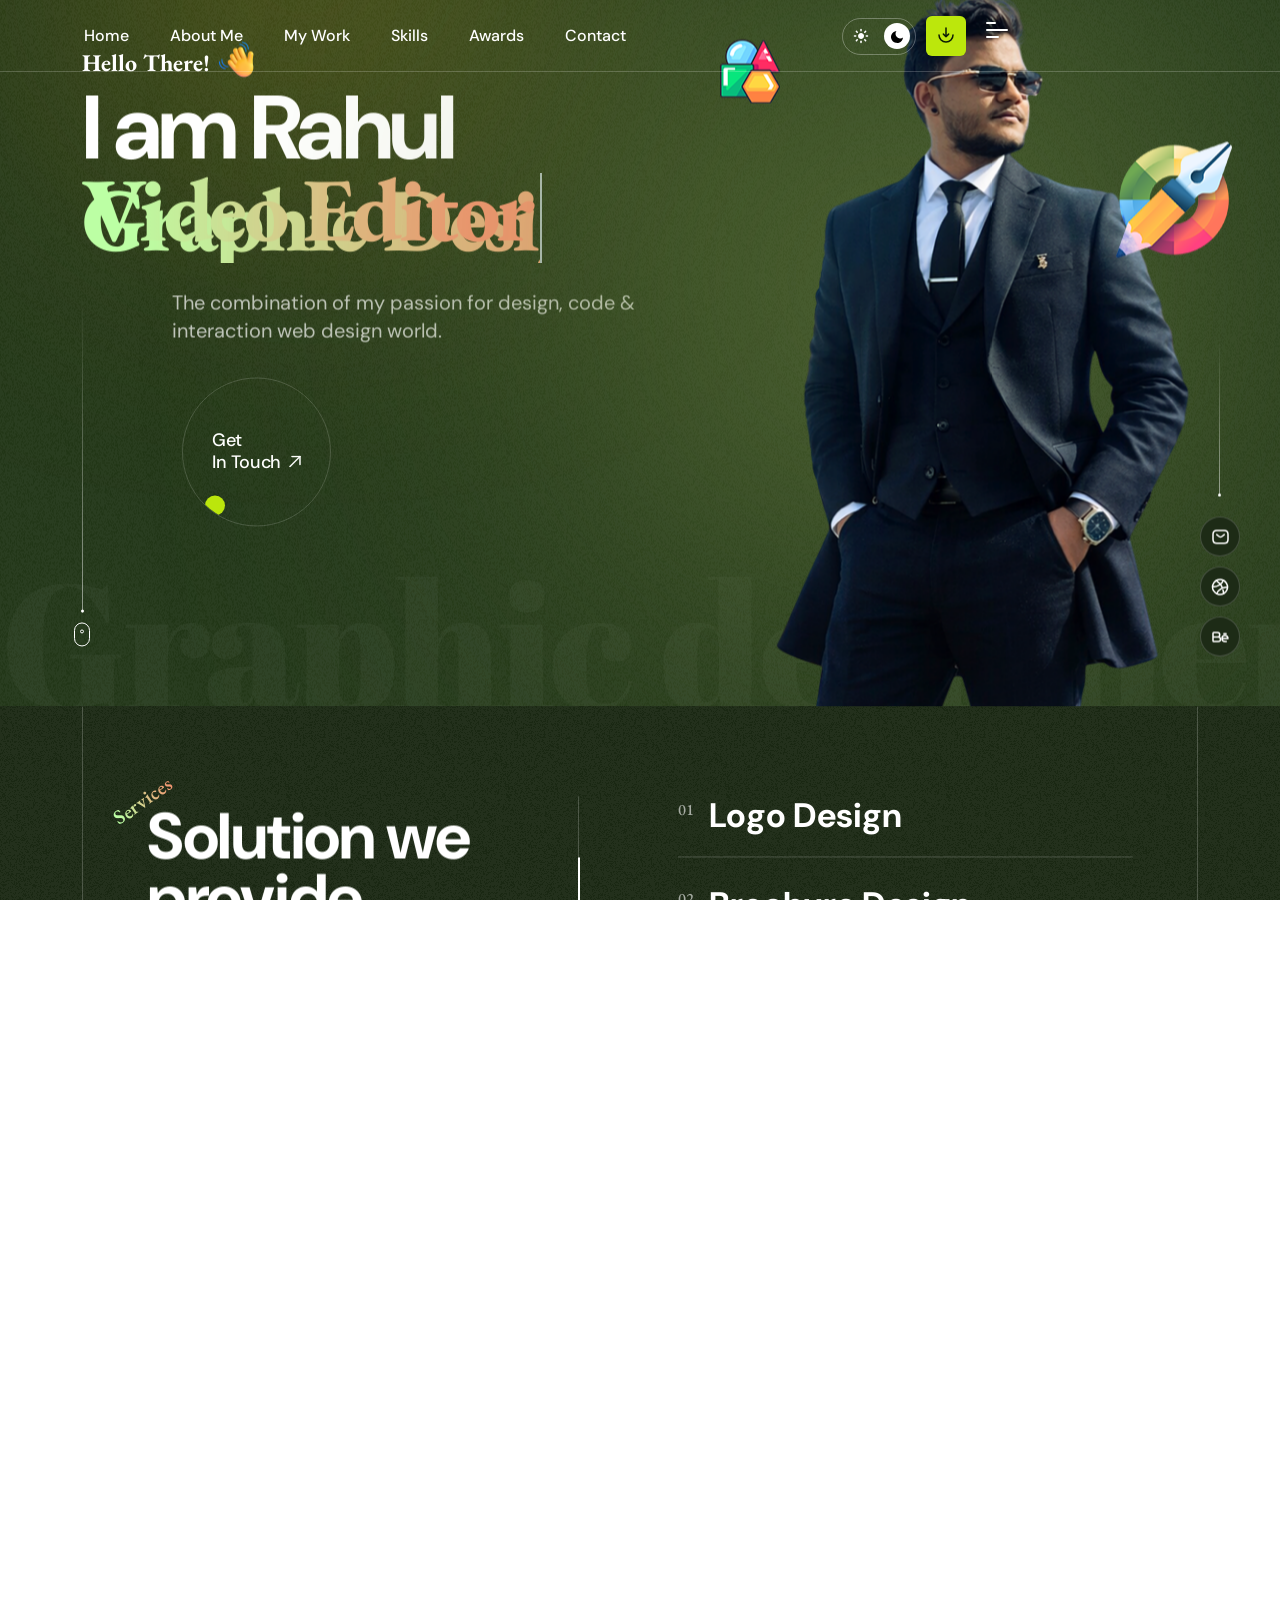
==== commit 7404d3b0: "update project files" ====
--- a/index.html
+++ b/index.html
@@ -447,7 +447,7 @@
                               <span class="tp-hero-thumb-shape-3"></span>
                            </div>
                            <div class="tp-hero-thumb">
-                              <!-- <img src="assets/img/hero/hero-img.png" alt=""> -->
+                              <img src="assets/img/hero/hero-img.png" alt="">
                            </div>
                         </div>
                      </div>
@@ -801,7 +801,7 @@
                                  <div class="tp-about-thumb p-relative z-index-1">
                                     <div class="tp-about-thumb-bg-shape include-bg"
                                        data-background="assets/img/about/shape/about-shape-1.png"></div>
-                                    <!-- <img src="assets/img/about/about-1.png" alt=""> -->
+                                    <img src="assets/img/about/about-1.png" alt="">
                                  </div>
                               </div>
                            </div>
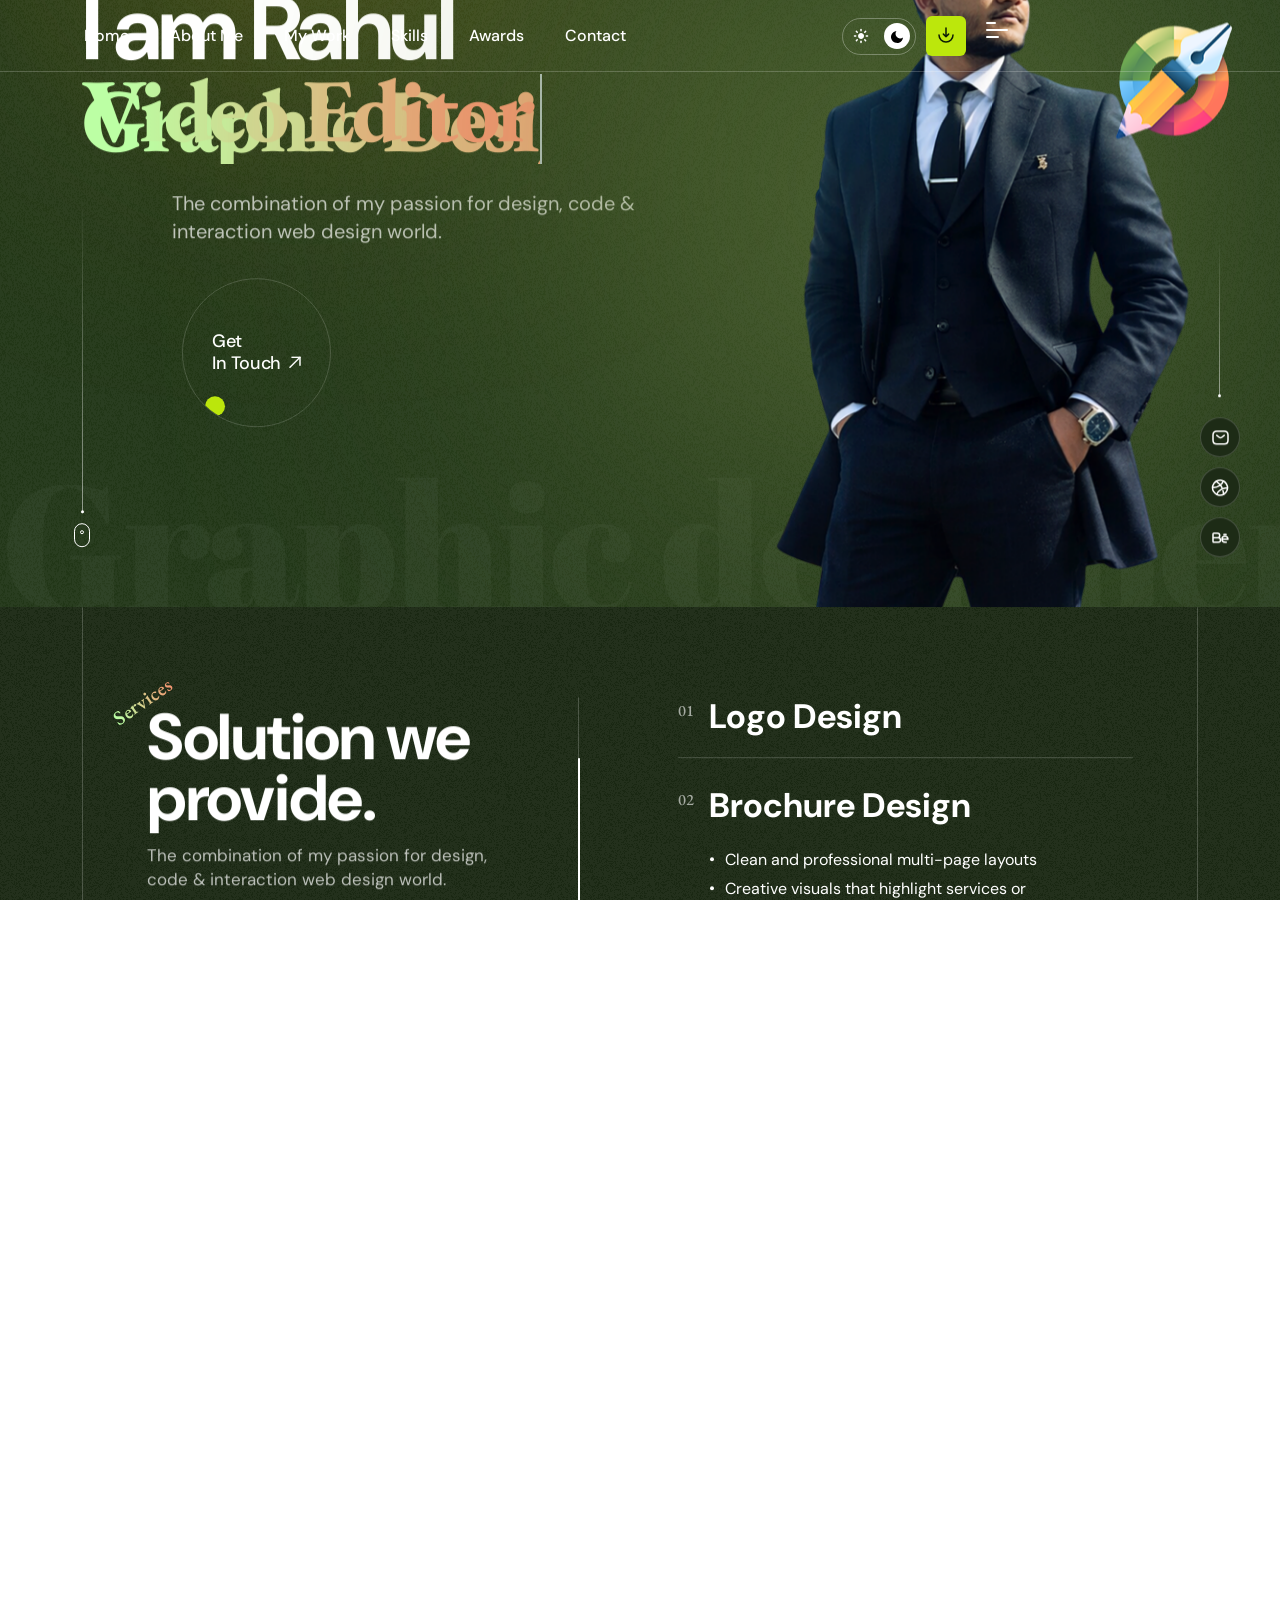
==== commit 8b5c1dbf: "Add files via upload" ====
--- a/index.html
+++ b/index.html
@@ -1,1942 +1,1942 @@
-<!doctype html>
-<html class="no-js" lang="en">
-
-<head>
-   <meta charset="utf-8">
-   <meta http-equiv="x-ua-compatible" content="ie=edge">
-   <title>Rahul Rahul R - Graphic Designer, Video Editor</title>
-   <meta name="description" content="">
-   <meta name="viewport" content="width=device-width, initial-scale=1">
-
-   <!-- Place favicon.ico in the root directory -->
-   
-
-   <!-- CSS here -->
-   <link rel="stylesheet" href="assets/css/bootstrap.css">
-   <link rel="stylesheet" href="assets/css/animate.css">
-   <link rel="stylesheet" href="assets/css/custom-animation.css">
-   <link rel="stylesheet" href="assets/css/swiper-bundle.css">
-   <link rel="stylesheet" href="assets/css/slick.css">
-   <link rel="stylesheet" href="assets/css/magnific-popup.css">
-   <link rel="stylesheet" href="assets/css/font-awesome-pro.css">
-   <link rel="stylesheet" href="assets/css/spacing.css">
-   <link rel="stylesheet" href="assets/css/main.css">
-   <link rel="stylesheet" href="assets/css/custom.css">
-</head>
-
-<body id="body" class="tp-magic-cursor">
-  
-
-  
-   
-
-   <!-- Begin magic cursor 
-   ======================== -->
-   <div id="magic-cursor">
-      <div id="ball"></div>
-   </div>
-   <!-- End magic cursor -->
-
-
-   <!-- back to top start -->
-   <div class="back-to-top-wrapper">
-      <button id="back_to_top" type="button" class="back-to-top-btn">
-         <svg width="12" height="7" viewBox="0 0 12 7" fill="none" xmlns="http://www.w3.org/2000/svg">
-            <path d="M11 6L6 1L1 6" stroke="currentColor" stroke-width="1.5" stroke-linecap="round"
-               stroke-linejoin="round" />
-         </svg>
-      </button>
-   </div>
-   <!-- back to top end -->
-
-   <!-- tp-offcanvus-area-end -->
-   <div class="tp-offcanvas-area-2 tp-menu-2">
-      <div class="tp-offcanvas-shape">
-         <img class="tp-offcanvas-shape-2" src="assets/img/offcanvas/bg-shape-3.png" alt="">
-      </div>
-      <div class="tp-offcanvas-circle-1">
-         <span></span>
-      </div>
-      <div class="tp-offcanvas-circle-2">
-         <span></span>
-      </div>
-      <div class="tp-offcanvas-wrapper">
-         <div class="tp-offcanvas-top-2 d-flex align-items-center justify-content-between">
-           
-            <div class="tp-offcanvas-close-2">
-               <button class="tp-offcanvas-close-btn-2 tp-offcanvas-open-btn-2">
-                  <svg width="37" height="38" viewBox="0 0 37 38" fill="none" xmlns="http://www.w3.org/2000/svg">
-                     <path d="M9.19141 9.80762L27.5762 28.1924" stroke="currentColor" stroke-width="1.5"
-                        stroke-linecap="round" stroke-linejoin="round" />
-                     <path d="M9.19141 28.1924L27.5762 9.80761" stroke="currentColor" stroke-width="1.5"
-                        stroke-linecap="round" stroke-linejoin="round" />
-                  </svg>
-               </button>
-            </div>
-         </div>
-         <div class="tp-offcanvas-main-2">
-            <div class="tp-offcanvas-content-2">
-               <h3 class="tp-offcanvas-content-title-2">Hello There!</h3>
-               <p>The combination of my passion for design, code & interaction web design world.</p>
-            </div>
-            <div class="tp-main-menu-mobile d-lg-none">
-               <nav></nav>
-            </div>
-            <div class="tp-offcanvas-contact-2">
-               <h3 class="tp-offcanvas-contact-title-2">Information</h3>
-
-               <ul>
-                  <li><a href="tel:+919899875369">+91 98998 75369</a></li>
-                  <li><a href="mailto:mksrahulrai@gmail.com">mksrahulrai@gmail.com</a></li>
-                  <li><a href="#">India</a></li>
-               </ul>
-            </div>
-            <div class="tp-offcanvas-social-2">
-               <h3 class="tp-offcanvas-contact-title-2">Follow Us</h3>
-               <ul>
-                  <li>
-                     <a href="https://www.instagram.com/rahulr7988/">
-                        <svg width="16" height="16" viewBox="0 0 16 16" fill="none" xmlns="http://www.w3.org/2000/svg">
-                           <path
-                              d="M11.25 1.5H4.75C2.95507 1.5 1.5 2.95507 1.5 4.75V11.25C1.5 13.0449 2.95507 14.5 4.75 14.5H11.25C13.0449 14.5 14.5 13.0449 14.5 11.25V4.75C14.5 2.95507 13.0449 1.5 11.25 1.5Z"
-                              stroke="currentColor" stroke-width="1.5" stroke-linecap="round" stroke-linejoin="round" />
-                           <path
-                              d="M10.6016 7.5907C10.6818 8.13166 10.5894 8.68414 10.3375 9.16955C10.0856 9.65497 9.68711 10.0486 9.19862 10.2945C8.71014 10.5404 8.15656 10.6259 7.61663 10.5391C7.0767 10.4522 6.57791 10.1972 6.19121 9.81055C5.80451 9.42385 5.54959 8.92506 5.46271 8.38513C5.37583 7.8452 5.46141 7.29163 5.70728 6.80314C5.95315 6.31465 6.34679 5.91613 6.83221 5.66425C7.31763 5.41238 7.87011 5.31998 8.41107 5.4002C8.96287 5.48202 9.47372 5.73915 9.86817 6.1336C10.2626 6.52804 10.5197 7.0389 10.6016 7.5907Z"
-                              stroke="currentColor" stroke-width="1.5" stroke-linecap="round" stroke-linejoin="round" />
-                           <path d="M11.5742 4.42578H11.5842" stroke="currentColor" stroke-width="1.5"
-                              stroke-linecap="round" stroke-linejoin="round" />
-                        </svg>
-                     </a>
-                  </li>
-                  <li>
-                     <a href="https://www.behance.net/mksrahulrai">
-                        <svg width="18" height="11" viewBox="0 0 18 11" fill="none" xmlns="http://www.w3.org/2000/svg">
-                           <path
-                              d="M1 5.5715H6.33342C7.62867 5.5715 8.61917 6.56199 8.61917 7.85725C8.61917 9.15251 7.62867 10.143 6.33342 10.143H1.76192C1.30477 10.143 1 9.83823 1 9.38108V1.76192C1 1.30477 1.30477 1 1.76192 1H5.5715C6.86676 1 7.85725 1.99049 7.85725 3.28575C7.85725 4.58101 6.86676 5.5715 5.5715 5.5715H1Z"
-                              stroke="currentColor" stroke-width="1.5" stroke-miterlimit="10" />
-                           <path
-                              d="M10.9062 7.09454H17.0016C17.0016 5.41832 15.6301 4.04688 13.9539 4.04688C12.2777 4.04688 10.9062 5.41832 10.9062 7.09454ZM10.9062 7.09454C10.9062 8.77076 12.2777 10.1422 13.9539 10.1422H15.2492"
-                              stroke="currentColor" stroke-width="1.5" stroke-miterlimit="10" stroke-linecap="round"
-                              stroke-linejoin="round" />
-                           <path d="M16.1125 1.44434H11.668" stroke="currentColor" stroke-width="1.2"
-                              stroke-miterlimit="10" stroke-linecap="round" stroke-linejoin="round" />
-                        </svg>
-                     </a>
-                  </li>
-                  <li>
-                     <a href="https://www.youtube.com/@HindiDreamStorys">
-                        <svg width="18" height="14" viewBox="0 0 18 14" fill="none" xmlns="http://www.w3.org/2000/svg">
-                           <path
-                              d="M12.75 13H5.25C3 13 1.5 11.5 1.5 9.25V4.75C1.5 2.5 3 1 5.25 1H12.75C15 1 16.5 2.5 16.5 4.75V9.25C16.5 11.5 15 13 12.75 13Z"
-                              stroke="currentColor" stroke-width="1.5" stroke-miterlimit="10" stroke-linecap="round"
-                              stroke-linejoin="round" />
-                           <path
-                              d="M8.70676 5.14837L10.8006 6.40465C11.5543 6.90716 11.5543 7.66093 10.8006 8.16344L8.70676 9.41972C7.86923 9.92224 7.19922 9.50348 7.19922 8.5822V6.06964C7.19922 4.98086 7.86923 4.64585 8.70676 5.14837Z"
-                              fill="currentColor" />
-                        </svg>
-                     </a>
-                  </li>
-               </ul>
-            </div>
-         </div>
-      </div>
-   </div>
-   <!-- header area start -->
-   
-   <header>
-
-      <div class="tp-header-area tp-header-mob-space tp-header-transparent p-relative">
-         <span class="tp-header-border"></span>
-         <div class="container container-large">
-            <div class="tp-header-box p-relative">
-               <div class="row align-items-center">
-              
-                  <div class="col-xl-6 col-lg-7 d-none d-lg-block">
-                     <div class="main-menu">
-                        <nav class="tp-main-menu-content">
-                           <ul class="txt-cnt">
-                              <li class="has-dropdown p-static">
-                                 <a href="#Home">Home</a></li>
-                              <li><a href="#about-me">About Me</a></li>
-                              <li ><a href="#work">My Work</a></li>
-                              <li ><a href="#skills">Skills</a></li>
-                              <li ><a href="#award">Awards</a></li>
-                              <li><a href="#contact">Contact</a></li>
-                           </ul>
-                        </nav>
-                     </div>
-                  </div>
-                  <div class="col-xl-4 col-lg-3 col-md-7 col-6">
-                     <div class="tp-header-right d-flex align-items-center justify-content-end">
-                        <div class="tp-theme-toggle ">
-                           <label class="tp-theme-toggle-main themepure-theme-toggle" for="this-s">
-                              <span class=" tp-theme-toggle-light">
-                                 <svg width="16" height="16" viewBox="0 0 16 16" fill="none"
-                                    xmlns="http://www.w3.org/2000/svg">
-                                    <path
-                                       d="M8.0448 11.0454C9.70165 11.0454 11.0448 9.7023 11.0448 8.04544C11.0448 6.38859 9.70165 5.04544 8.0448 5.04544C6.38795 5.04544 5.0448 6.38859 5.0448 8.04544C5.0448 9.7023 6.38795 11.0454 8.0448 11.0454Z"
-                                       fill="currentColor" />
-                                    <path d="M8 1.5V2.68182" stroke="currentColor" stroke-width="1.5"
-                                       stroke-linecap="round" stroke-linejoin="round" />
-                                    <path d="M8 13.3182V14.5" stroke="currentColor" stroke-width="1.5"
-                                       stroke-linecap="round" stroke-linejoin="round" />
-                                    <path d="M3.40198 3.40277L4.24107 4.24186" stroke="currentColor" stroke-width="1.5"
-                                       stroke-linecap="round" stroke-linejoin="round" />
-                                    <path d="M11.7584 11.7581L12.5975 12.5972" stroke="currentColor" stroke-width="1.5"
-                                       stroke-linecap="round" stroke-linejoin="round" />
-                                    <path d="M1.5 8H2.68182" stroke="currentColor" stroke-width="1.5"
-                                       stroke-linecap="round" stroke-linejoin="round" />
-                                    <path d="M13.3174 8H14.4992" stroke="currentColor" stroke-width="1.5"
-                                       stroke-linecap="round" stroke-linejoin="round" />
-                                    <path d="M3.40198 12.5972L4.24107 11.7581" stroke="currentColor" stroke-width="1.5"
-                                       stroke-linecap="round" stroke-linejoin="round" />
-                                    <path d="M11.7584 4.24186L12.5975 3.40277" stroke="currentColor" stroke-width="1.5"
-                                       stroke-linecap="round" stroke-linejoin="round" />
-                                 </svg>
-                              </span>
-                              <input type="checkbox" class="themepure-theme-toggle-input" id="this-s">
-                              <i class="tp-theme-toggle-slide"></i>
-                              <span class="tp-theme-toggle-dark">
-                                 <svg width="12" height="12" viewBox="0 0 12 12" fill="none"
-                                    xmlns="http://www.w3.org/2000/svg">
-                                    <path
-                                       d="M12 6.54054C11.8949 7.67776 11.4681 8.76152 10.7696 9.66503C10.071 10.5685 9.12957 11.2544 8.05544 11.6424C6.9813 12.0304 5.81888 12.1044 4.70419 11.8559C3.5895 11.6073 2.56866 11.0465 1.7611 10.2389C0.953538 9.43135 0.39267 8.4105 0.144121 7.29581C-0.104428 6.18112 -0.0303768 5.0187 0.357609 3.94457C0.745595 2.87043 1.43147 1.929 2.33497 1.23045C3.23848 0.531888 4.32224 0.105093 5.45946 0C4.79365 0.900756 4.47327 2.01056 4.55656 3.12758C4.63986 4.24459 5.12132 5.2946 5.91336 6.08664C6.7054 6.87869 7.75541 7.36014 8.87242 7.44344C9.98944 7.52673 11.0992 7.20635 12 6.54054Z"
-                                       fill="currentColor" />
-                                 </svg>
-                              </span>
-                           </label>
-                        </div>
-                        <div class="tp-header-cv ml-10 d-none d-md-block">
-                           <a class="tp-header-cv-btn" href="assets/img/cv/mycv.docx">
-                              <svg width="16" height="16" viewBox="0 0 16 16" fill="none"
-                                 xmlns="http://www.w3.org/2000/svg">
-                                 <path d="M1 8C1 11.866 4.13401 15 8 15C11.866 15 15 11.866 15 8" stroke="currentColor"
-                                    stroke-width="1.5" stroke-linecap="round" />
-                                 <path d="M8 1L8 9.75M8 9.75L10.625 7.125M8 9.75L5.375 7.125" stroke="currentColor"
-                                    stroke-width="1.5" stroke-linecap="round" stroke-linejoin="round" />
-                              </svg>
-                           </a>
-                        </div>
-                        <div class="tp-header-hamburger ml-20">
-                           <button class="tp-hamburger-btn tp-hamburger-btn-white tp-menu-bar tp-offcanvas-open-btn-2"
-                              type="button">
-                              <span></span>
-                           </button>
-                        </div>
-                     </div>
-                  </div>
-               </div>
-            </div>
-         </div>
-      </div>
-
-   </header>
-   <!-- header area end -->
-
-   <!-- header area start -->
-   <header>
-
-      <div class="tp-header-area tp-header-mob-space tp-header-transparent p-relative tp-int-menu tp-header-sticky-cloned">
-         <div class="container container-large">
-            <div class="tp-header-box p-relative">
-               <div class="row align-items-center">
-                  <!-- <div class="col-xl-2 col-lg-2 col-md-5 col-6">
-                     <div class="logo">
-                        <a class="logo-white" href="index.html">
-                           <img data-width="115" src="assets/img/logo/logo.png" alt="">
-                        </a>
-                        <a class="logo-black" href="index.html">
-                           <img data-width="115" src="assets/img/logo/logo-black.png" alt="">
-                        </a>
-                     </div>
-                  </div> -->
-                  <div class="col-xl-6 col-lg-7 d-none d-lg-block">
-                     <div class="main-menu">
-                        <nav class="tp-main-menu-content">
-                           <ul class="txt-cnt">
-                              <li class="has-dropdown p-static"><a href="#home">Home</a></li>
-                              <li><a href="#about-me">About Me</a>
-                              </li><li ><a href="#work">My Work/a></li>
-                              <li><a href="#contact">Contact</a></li>
-                           </ul>
-                        </nav>
-                     </div>
-                  </div>
-                  <div class="col-xl-4 col-lg-3 col-md-7 col-6">
-                     <div class="tp-header-right d-flex align-items-center justify-content-end">
-                        <div class="tp-theme-toggle ">
-                           <label class="tp-theme-toggle-main themepure-theme-toggle" for="this-ss">
-                              <span class=" tp-theme-toggle-light">
-                                 <svg width="16" height="16" viewBox="0 0 16 16" fill="none"
-                                    xmlns="http://www.w3.org/2000/svg">
-                                    <path
-                                       d="M8.0448 11.0454C9.70165 11.0454 11.0448 9.7023 11.0448 8.04544C11.0448 6.38859 9.70165 5.04544 8.0448 5.04544C6.38795 5.04544 5.0448 6.38859 5.0448 8.04544C5.0448 9.7023 6.38795 11.0454 8.0448 11.0454Z"
-                                       fill="currentColor" />
-                                    <path d="M8 1.5V2.68182" stroke="currentColor" stroke-width="1.5"
-                                       stroke-linecap="round" stroke-linejoin="round" />
-                                    <path d="M8 13.3182V14.5" stroke="currentColor" stroke-width="1.5"
-                                       stroke-linecap="round" stroke-linejoin="round" />
-                                    <path d="M3.40198 3.40277L4.24107 4.24186" stroke="currentColor" stroke-width="1.5"
-                                       stroke-linecap="round" stroke-linejoin="round" />
-                                    <path d="M11.7584 11.7581L12.5975 12.5972" stroke="currentColor" stroke-width="1.5"
-                                       stroke-linecap="round" stroke-linejoin="round" />
-                                    <path d="M1.5 8H2.68182" stroke="currentColor" stroke-width="1.5"
-                                       stroke-linecap="round" stroke-linejoin="round" />
-                                    <path d="M13.3174 8H14.4992" stroke="currentColor" stroke-width="1.5"
-                                       stroke-linecap="round" stroke-linejoin="round" />
-                                    <path d="M3.40198 12.5972L4.24107 11.7581" stroke="currentColor" stroke-width="1.5"
-                                       stroke-linecap="round" stroke-linejoin="round" />
-                                    <path d="M11.7584 4.24186L12.5975 3.40277" stroke="currentColor" stroke-width="1.5"
-                                       stroke-linecap="round" stroke-linejoin="round" />
-                                 </svg>
-                              </span>
-                              <input type="checkbox" class="themepure-theme-toggle-input" id="this-ss">
-                              <i class="tp-theme-toggle-slide"></i>
-                              <span class="tp-theme-toggle-dark">
-                                 <svg width="12" height="12" viewBox="0 0 12 12" fill="none"
-                                    xmlns="http://www.w3.org/2000/svg">
-                                    <path
-                                       d="M12 6.54054C11.8949 7.67776 11.4681 8.76152 10.7696 9.66503C10.071 10.5685 9.12957 11.2544 8.05544 11.6424C6.9813 12.0304 5.81888 12.1044 4.70419 11.8559C3.5895 11.6073 2.56866 11.0465 1.7611 10.2389C0.953538 9.43135 0.39267 8.4105 0.144121 7.29581C-0.104428 6.18112 -0.0303768 5.0187 0.357609 3.94457C0.745595 2.87043 1.43147 1.929 2.33497 1.23045C3.23848 0.531888 4.32224 0.105093 5.45946 0C4.79365 0.900756 4.47327 2.01056 4.55656 3.12758C4.63986 4.24459 5.12132 5.2946 5.91336 6.08664C6.7054 6.87869 7.75541 7.36014 8.87242 7.44344C9.98944 7.52673 11.0992 7.20635 12 6.54054Z"
-                                       fill="currentColor" />
-                                 </svg>
-                              </span>
-                           </label>
-                        </div>
-                        <div class="tp-header-cv ml-10 d-none d-md-block">
-                           <a class="tp-header-cv-btn" href="assets/img/cv/mycv.docx">
-                              <svg width="16" height="16" viewBox="0 0 16 16" fill="none"
-                                 xmlns="http://www.w3.org/2000/svg">
-                                 <path d="M1 8C1 11.866 4.13401 15 8 15C11.866 15 15 11.866 15 8" stroke="currentColor"
-                                    stroke-width="1.5" stroke-linecap="round" />
-                                 <path d="M8 1L8 9.75M8 9.75L10.625 7.125M8 9.75L5.375 7.125" stroke="currentColor"
-                                    stroke-width="1.5" stroke-linecap="round" stroke-linejoin="round" />
-                              </svg>
-                           </a>
-                        </div>
-                        <div class="tp-header-hamburger ml-20">
-                           <button class="tp-hamburger-btn tp-hamburger-btn-white tp-menu-bar tp-offcanvas-open-btn-2"
-                              type="button">
-                              <span></span>
-                           </button>
-                        </div>
-                     </div>
-                  </div>
-               </div>
-            </div>
-         </div>
-      </div>
-
-   </header>
-   <!-- header area end -->
-
-  <!-- Scroll Smoother -->
-
-   <div id="smooth-wrapper" class="tp-page-wrapper theme-bg" data-background="assets/img/bg/distort-bg.png">
-      <div id="smooth-content">
-
-         <main>     
-
-            <!-- hero area start -->
-            <section id="home" class="tp-hero-area p-relative tp-btn-trigger z-index-1 fix theme-bg-2">
-               <div class="tp-hero-social-wrapper">
-                  <span class="tp-hero-social-bar"></span>
-                  <div class="tp-hero-social">
-                     <a href="#">
-                        <svg width="17" height="15" viewBox="0 0 17 15" fill="none" xmlns="http://www.w3.org/2000/svg">
-                           <path
-                              d="M12.25 13.75H4.75C2.5 13.75 1 12.625 1 10V4.75C1 2.125 2.5 1 4.75 1L12.25 1C14.5 1 16 2.125 16 4.75V10C16 12.625 14.5 13.75 12.25 13.75Z"
-                              stroke="currentColor" stroke-width="1.5" stroke-miterlimit="10" stroke-linecap="round"
-                              stroke-linejoin="round" />
-                           <path d="M12.25 5.12488L9.9025 6.99988C9.13 7.61488 7.8625 7.61488 7.09 6.99988L4.75 5.12488"
-                              stroke="currentColor" stroke-width="1.5" stroke-miterlimit="10" stroke-linecap="round"
-                              stroke-linejoin="round" />
-                        </svg>
-                     </a>
-                     <a href="#">
-                        <svg width="18" height="17" viewBox="0 0 18 17" fill="none" xmlns="http://www.w3.org/2000/svg">
-                           <path
-                              d="M2.50589 12.2494C4.57662 15.836 9.16278 17.0648 12.7494 14.9941C14.2113 14.15 15.2816 12.888 15.8962 11.4461C16.7895 9.35066 16.7208 6.87526 15.4941 4.75063C14.2674 2.62599 12.1581 1.32872 9.89669 1.05462C8.34063 0.866 6.71259 1.16183 5.25063 2.00589C1.66403 4.07662 0.435172 8.66278 2.50589 12.2494Z"
-                              stroke="currentColor" stroke-width="1.5" />
-                           <path
-                              d="M12.712 14.9291C12.712 14.9291 12.0079 9.98655 10.5004 7.37547C8.99289 4.76439 5.28862 2.07143 5.28862 2.07143M5.68375 15.1123C6.79479 11.7605 12.3392 8.04512 16.3967 8.93525M12.3103 1.90808C11.1945 5.22332 5.75659 8.88441 1.71802 8.08903"
-                              stroke="currentColor" stroke-width="1.5" stroke-linecap="round" />
-                        </svg>
-                     </a>
-                     <a href="#">
-                        <svg width="17" height="11" viewBox="0 0 17 11" fill="none" xmlns="http://www.w3.org/2000/svg">
-                           <path
-                              d="M1 5.50008H6.25009C7.52511 5.50008 8.50013 6.47509 8.50013 7.75012C8.50013 9.02514 7.52511 10.0002 6.25009 10.0002H1.75001C1.30001 10.0002 1 9.70015 1 9.25014V1.75001C1 1.30001 1.30001 1 1.75001 1H5.50008C6.7751 1 7.75012 1.97502 7.75012 3.25004C7.75012 4.52506 6.7751 5.50008 5.50008 5.50008H1Z"
-                              stroke="currentColor" stroke-width="1.5" stroke-miterlimit="10" />
-                           <path
-                              d="M9.99988 7.00005H16C16 5.35002 14.65 4 12.9999 4C11.3499 4 9.99988 5.35002 9.99988 7.00005ZM9.99988 7.00005C9.99988 8.65008 11.3499 10.0001 12.9999 10.0001H14.275"
-                              stroke="currentColor" stroke-width="1.5" stroke-miterlimit="10" stroke-linecap="round"
-                              stroke-linejoin="round" />
-                           <path d="M14.1249 2.125H11.8749" stroke="currentColor" stroke-width="1.5"
-                              stroke-miterlimit="10" stroke-linecap="round" stroke-linejoin="round" />
-                        </svg>
-                     </a>
-                  </div>
-               </div>
-               <div class="tp-hero-shape">
-                  <div class="tp-hero-shape-1 background-white-mode" data-background="assets/img/hero/hero-overlay.png"></div>
-                  <div class="tp-hero-shape-1 background-dark-mode" data-background="assets/img/hero/hero-overlay-2.png"></div>
-                  <span class="tp-hero-shape-2"></span>
-               </div>
-               <div class="tp-hero-bottom-text-wrapper">
-                  <div class="tp-hero-bottom-text">
-                     <p>Graphic designer</p>
-                     <p>UI/UX designer</p>
-                  </div>
-                  <div class="tp-hero-bottom-text">
-                     <p>Video Editor</p>
-                     <p>Motion designer</p>
-                  </div>
-               </div>
-               <div class="container">
-                  <div class="row align-items-end">
-                     <div class="col-xl-7 col-lg-7 col-md-12">
-                        <div class="tp-hero-left-wrapper">
-                           <div class="tp-hero-content tp_text_anim p-relative z-index-1">
-                              <span>Hello There! <img src="assets/img/hero/hero-hand.png" alt=""></span>
-                              <h3 class="tp-hero-title cd-headline clip tp_title_anim">
-                                 I am Rahul <br>
-                                 <span class="cd-words-wrapper">
-                                    <b class="is-visible">Graphic Designer</b>
-                                    <b class="app">Video Editor</b>
-                                    <b>UI/UX Designer</b>
-                                 </span>
-                              </h3>
-
-                              <p>The combination of my passion for design, code & <br> interaction web design world.</p>
-
-                              <div class="tp-hero-btn wrap ">
-                                 <div class="tp-hover-btn-wrapper tp-btn-bounce">
-                                    <a href="https://wa.me/+919899875369" class="tp-hover-btn tp-hover-btn-item tp-btn-circle square">
-                                       <span class="tp-btn-circle-text">
-                                          Get <br> In Touch
-                                       </span>
-                                       <span class="tp-btn-circle-arrow">
-                                          <svg width="12" height="12" viewBox="0 0 12 12" fill="none"
-                                             xmlns="http://www.w3.org/2000/svg">
-                                             <path d="M11 1L1 11" stroke="currentColor" stroke-width="1.5"
-                                                stroke-linecap="round" stroke-linejoin="round" />
-                                             <path d="M2.98874 1.01725L10.9991 1L10.9826 9.01105" stroke="currentColor"
-                                                stroke-width="1.5" stroke-linecap="round" stroke-linejoin="round" />
-                                          </svg>
-                                       </span>
-                                       <i class="tp-btn-circle-dot"></i>
-                                    </a>
-                                 </div>
-                              </div>
-                              <div class="tp-hero-scroll smooth">
-                                 <a href=".tp-sv">
-                                    <span class="tp-hero-scroll-bar"></span>
-                                    <span class="tp-hero-scroll-mouse"></span>
-                                 </a>
-                              </div>
-                           </div>
-                        </div>
-                     </div>
-                     <div class="col-xl-5 col-lg-5 col-md-12">
-                        <div class="tp-hero-thumb-wrapper text-center text-lg-end p-relative z-index-1">
-                           <div class="tp-hero-thumb-shape">
-                              <img class="tp-hero-thumb-shape-1" data-speed="1.4"
-                                 src="assets/img/hero/shape/1.png" alt="">
-                              <img class="tp-hero-thumb-shape-2 d-none d-xl-block" data-speed="1.2"
-                                 src="assets/img/hero/shape/2.png" alt="">
-                              <span class="tp-hero-thumb-shape-3"></span>
-                           </div>
-                           <div class="tp-hero-thumb">
-                              <img src="assets/img/hero/hero-img.png" alt="">
-                           </div>
-                        </div>
-                     </div>
-                  </div>
-               </div>
-            </section>
-            <!-- hero area end -->
-
-            <!-- service area start -->
-            <section class="tp-services-area tp-sv tp-services-bg-text-animation fix">
-               <div class="container container-large">
-                  <div class="tp-services-inner pb-195 p-relative z-index-1">
-
-                     <span class="tp-services-inner-border tp-vertical-line transition-3"></span>
-                     <span class="tp-services-inner-border right tp-vertical-line transition-3"></span>
-
-                     <div class="tp-services-bottom-text tp-services-bg-text ">
-                        <p>Services</p>
-                     </div>
-                     <div class="row gx-0">
-                        <div class="col-xl-6 col-lg-7">
-                           <div class="tp-services-wrapper tp-services-capsule-wrapper p-relative  pt-100 pr-70"
-                              data-tp-throwable-scene="true">
-                              <div class="tp-section-title-wrapper tp_text_anim mb-170">
-                                 <div class="tp-section-title-inner p-relative">
-                                    <span class="tp-section-subtitle">Services</span>
-                                    <h3 class="tp-section-title tp_title_anim">Solution <br> we provide.</h3>
-                                 </div>
-                                 <p>The combination of my passion for design, code & interaction web design world.</p>
-                              </div>
-                              <div class="tp-services-capsule-item-wrapper">
-                                 <p data-tp-throwable-el="">
-                                    <span class="tp-services-capsule-item" data-bg-color="#00CC97">Logo Design</span>
-                                 </p>
-                                 <p data-tp-throwable-el="">
-                                    <span class="tp-services-capsule-item" data-bg-color="#FF759C">Brochure Design</span>
-                                 </p>
-                                 <p data-tp-throwable-el="">
-                                    <span class="tp-services-capsule-item" data-bg-color="#FFDB59"
-                                       data-text-color="#121212">Flyer / Mailer Design</span>
-                                 </p>
-                                 <p data-tp-throwable-el="">
-                                    <span class="tp-services-capsule-item" data-bg-color="#FFDB59"
-                                       data-text-color="#121212">Letterhead Design</span>
-                                 </p>
-                                 <p data-tp-throwable-el="">
-                                    <span class="tp-services-capsule-item" data-bg-color="#00CC97">Corporate PPT Design</span>
-                                 </p>
-                                 <p data-tp-throwable-el="">
-                                    <span class="tp-services-capsule-item" data-bg-color="#FFDB59"
-                                       data-text-color="#121212">Social Media Posts Design</span>
-                                 </p>
-                                 <p data-tp-throwable-el="">
-                                    <span class="tp-services-capsule-item" data-bg-color="#00CC97">Catalogue Design</span>
-                                 </p>
-                                 <p data-tp-throwable-el="">
-                                    <span class="tp-services-capsule-item" data-bg-color="#19B3F1">Branding Collateral</span>
-                                 </p>
-                                 <p data-tp-throwable-el="">
-                                    <span class="tp-services-capsule-item" data-bg-color="#FF759C">UI/UX Design (Web & Mobile)</span>
-                                 </p>
-                                 <p data-tp-throwable-el="">
-                                    <span class="tp-services-capsule-item" data-bg-color="#FFDB59"
-                                       data-text-color="#121212">Video Editing</span>
-                                 </p>
-                                 <p data-tp-throwable-el="">
-                                    <span class="">
-                                       <img src="assets/img/services/shape/services-shape-1.png" alt="">
-                                    </span>
-                                 </p>
-                                 <p data-tp-throwable-el="">
-                                    <span class="">
-                                       <img src="assets/img/services/shape/services-shape-2.png" alt="">
-                                    </span>
-                                 </p>
-                              </div>
-                           </div>
-                        </div>
-                        <div class="col-xl-6 col-lg-5">
-                           <div class="tp-services-accordion tp-accordion tp-accordion-2 mt-90 pl-70 p-relative">
-                              <span class="tp-services-accordion-border"></span>
-                              <div class="accordion" id="accordionExample">
-                                 <div class="accordion-item tp-services-accordion-item">
-                                    <h2 class="accordion-header" id="headingOne">
-                                       <button class="accordion-button collapsed" type="button"
-                                          data-bs-toggle="collapse" data-bs-target="#collapseOne" aria-expanded="false"
-                                          aria-controls="collapseOne">
-                                          <span>01</span>
-                                         Logo Design
-                                       </button>
-                                    </h2>
-                                    <div id="collapseOne" class="accordion-collapse collapse"
-                                       aria-labelledby="headingOne" data-bs-parent="#accordionExample">
-                                       <div class="accordion-body">
-                                          <ul>
-                                             <li>Unique and memorable brand identity concepts</li>
-                                             <li>Modern, minimal, and professional logo styles</li>
-                                             <li>High-resolution files for web, print, and branding use</li>
-                                          </ul>
-                                       </div>
-                                    </div>
-                                    <span class="accordion-item-border"></span>
-                                 </div>
-                                 <div class="accordion-item tp-services-accordion-item active">
-                                    <h2 class="accordion-header" id="headingTwo">
-                                       <button class="accordion-button" type="button" data-bs-toggle="collapse"
-                                          data-bs-target="#collapseTwo" aria-expanded="false"
-                                          aria-controls="collapseTwo">
-                                          <span>02</span>
-                                          Brochure Design
-                                       </button>
-                                    </h2>
-                                    <div id="collapseTwo" class="accordion-collapse collapse show"
-                                       aria-labelledby="headingTwo" data-bs-parent="#accordionExample">
-                                       <div class="accordion-body">
-                                          <ul>
-                                             <li>Clean and professional multi-page layouts</li>
-                                             <li>Creative visuals that highlight services or products</li>
-                                             <li>Print-ready and digital brochure formats</li>
-                                          </ul>
-                                       </div>
-                                    </div>
-                                    <span class="accordion-item-border"></span>
-                                 </div>
-                                 <div class="accordion-item tp-services-accordion-item">
-                                    <h2 class="accordion-header" id="headingThree">
-                                       <button class="accordion-button collapsed" type="button"
-                                          data-bs-toggle="collapse" data-bs-target="#collapseThree"
-                                          aria-expanded="false" aria-controls="collapseThree">
-                                          <span>03</span>
-                                          Flyer / Mailer Design
-                                       </button>
-                                    </h2>
-                                    <div id="collapseThree" class="accordion-collapse collapse"
-                                       aria-labelledby="headingThree" data-bs-parent="#accordionExample">
-                                       <div class="accordion-body">
-                                          <ul>
-                                             <li>Eye-catching promotional flyer designs</li>
-                                             <li>Strong typography and visual hierarchy</li>
-                                             <li>Designed for both digital sharing and print</li>
-                                          </ul>
-                                       </div>
-                                    </div>
-                                    <span class="accordion-item-border"></span>
-                                 </div>
-                                 <div class="accordion-item tp-services-accordion-item">
-                                    <h2 class="accordion-header" id="headingFour">
-                                       <button class="accordion-button collapsed" type="button"
-                                          data-bs-toggle="collapse" data-bs-target="#collapseFour" aria-expanded="false"
-                                          aria-controls="collapseFour">
-                                          <span>04</span>
-                                         Letterhead Design
-                                       </button>
-                                    </h2>
-                                    <div id="collapseFour" class="accordion-collapse collapse"
-                                       aria-labelledby="headingFour" data-bs-parent="#accordionExample">
-                                       <div class="accordion-body">
-                                          <ul>
-                                             <li>Professional corporate stationery design</li>
-                                             <li>Brand-aligned typography and layout</li>
-                                             <li>Print-ready formats for official documents</li>
-                                          </ul>
-                                       </div>
-                                    </div>
-                                    <span class="accordion-item-border"></span>
-                                 </div>
-                                 <div class="accordion-item tp-services-accordion-item">
-                                    <h2 class="accordion-header" id="headingFive">
-                                       <button class="accordion-button collapsed" type="button"
-                                          data-bs-toggle="collapse" data-bs-target="#collapseFive" aria-expanded="false"
-                                          aria-controls="collapseFive">
-                                          <span>05</span>
-                                         Corporate PPT Design
-                                       </button>
-                                    </h2>
-                                    <div id="collapseFive" class="accordion-collapse collapse"
-                                       aria-labelledby="headingFour" data-bs-parent="#accordionExample">
-                                       <div class="accordion-body">
-                                          <ul>
-                                             <li>Modern and engaging presentation slides</li>
-                                             <li>Clean layouts with professional infographics</li>
-                                             <li>Designed to impress clients and stakeholders</li>
-                                          </ul>
-                                       </div>
-                                    </div>
-                                    <span class="accordion-item-border"></span>
-                                 </div>
-                                 <div class="accordion-item tp-services-accordion-item">
-                                    <h2 class="accordion-header" id="headingSix">
-                                       <button class="accordion-button collapsed" type="button"
-                                          data-bs-toggle="collapse" data-bs-target="#collapseSix" aria-expanded="false"
-                                          aria-controls="collapseSix">
-                                          <span>06</span>
-                                         Social Media Posts Design
-                                       </button>
-                                    </h2>
-                                    <div id="collapseSix" class="accordion-collapse collapse"
-                                       aria-labelledby="headingFour" data-bs-parent="#accordionExample">
-                                       <div class="accordion-body">
-                                          <ul>
-                                             <li>Creative and scroll-stopping social media graphics</li>
-                                             <li>Consistent brand style across all posts</li>
-                                             <li>Optimized designs for Instagram, Facebook, and LinkedIn</li>
-                                          </ul>
-                                       </div>
-                                    </div>
-                                    <span class="accordion-item-border"></span>
-                                 </div>
-                                 <div class="accordion-item tp-services-accordion-item">
-                                    <h2 class="accordion-header" id="headingSeven">
-                                       <button class="accordion-button collapsed" type="button"
-                                          data-bs-toggle="collapse" data-bs-target="#collapseSeven" aria-expanded="false"
-                                          aria-controls="collapseSeven">
-                                          <span>07</span>
-                                         Catalogue Design
-                                       </button>
-                                    </h2>
-                                    <div id="collapseSeven" class="accordion-collapse collapse"
-                                       aria-labelledby="headingSeven" data-bs-parent="#accordionExample">
-                                       <div class="accordion-body">
-                                          <ul>
-                                             <li>Organized and visually appealing product layouts</li>
-                                             <li>Clear product information with strong visuals</li>
-                                             <li>Print-ready and digital catalogue versions</li>
-                                          </ul>
-                                       </div>
-                                    </div>
-                                    <span class="accordion-item-border"></span>
-                                 </div>
-                                 <div class="accordion-item tp-services-accordion-item">
-                                    <h2 class="accordion-header" id="headingEight">
-                                       <button class="accordion-button collapsed" type="button"
-                                          data-bs-toggle="collapse" data-bs-target="#collapseEight" aria-expanded="false"
-                                          aria-controls="collapseEight">
-                                          <span>08</span>
-                                        Branding Collateral
-                                       </button>
-                                    </h2>
-                                    <div id="collapseEight" class="accordion-collapse collapse"
-                                       aria-labelledby="headingEight" data-bs-parent="#accordionExample">
-                                       <div class="accordion-body">
-                                          <ul>
-                                             <li>Business cards, stationery, and marketing materials</li>
-                                             <li>Consistent brand identity across all assets</li>
-                                             <li>Professional designs for strong brand presence</li>
-                                          </ul>
-                                       </div>
-                                    </div>
-                                    <span class="accordion-item-border"></span>
-                                 </div>
-                                 <div class="accordion-item tp-services-accordion-item">
-                                    <h2 class="accordion-header" id="headingNine">
-                                       <button class="accordion-button collapsed" type="button"
-                                          data-bs-toggle="collapse" data-bs-target="#collapseNine" aria-expanded="false"
-                                          aria-controls="collapseNine">
-                                          <span>09</span>
-                                        UI/UX Design (Web & Mobile)
-                                       </button>
-                                    </h2>
-                                    <div id="collapseFive" class="accordion-collapse collapse"
-                                       aria-labelledby="headingFour" data-bs-parent="#accordionExample">
-                                       <div class="accordion-body">
-                                          <ul>
-                                             <li>User-friendly website and mobile app interfaces</li>
-                                             <li>Modern UI with smooth user experience</li>
-                                             <li>Wireframes, prototypes, and high-quality design layouts</li>
-                                          </ul>
-                                       </div>
-                                    </div>
-                                    <span class="accordion-item-border"></span>
-                                 </div>
-                                 <div class="accordion-item tp-services-accordion-item">
-                                    <h2 class="accordion-header" id="headingTen">
-                                       <button class="accordion-button collapsed" type="button"
-                                          data-bs-toggle="collapse" data-bs-target="#collapseTen" aria-expanded="false"
-                                          aria-controls="collapseTen">
-                                          <span>10</span>
-                                         Video Editing
-                                       </button>
-                                    </h2>
-                                    <div id="collapseTen" class="accordion-collapse collapse"
-                                       aria-labelledby="headingRTen" data-bs-parent="#accordionExample">
-                                       <div class="accordion-body">
-                                          <ul>
-                                             <li>Professional editing for ads, reels, and promos</li>
-                                             <li>Smooth transitions, effects, and motion graphics</li>
-                                             <li>Optimized videos for social media and marketing</li>
-                                          </ul>
-                                       </div>
-                                    </div>
-                                    <span class="accordion-item-border"></span>
-                                 </div>
-                              </div>
-                           </div>
-                        </div>
-                     </div>
-                  </div>
-               </div>
-            </section>
-            <!-- service area end -->
-
-            <!-- marquee area start -->
-            <div class="tp-marquee-area z-index-5">
-               <div class="tp-marquee-wrapper">
-                  <div class="tp-marquee-slider fix">
-                     <div class="tp-marquee-slider-active d-flex align-items-center ">
-                        <div class="tp-marquee-item">
-                           <p>Graphic Designer <img src="assets/img/marquee/smile.svg" alt=""></p>
-                        </div>
-                        <div class="tp-marquee-item">
-                           <p>Visual Storytelling <img src="assets/img/marquee/stroke.svg" alt=""></p>
-                        </div>
-                        <div class="tp-marquee-item">
-                           <p>Branding <img src="assets/img/marquee/smile.svg" alt=""></p>
-                        </div>
-                        <div class="tp-marquee-item">
-                           <p>Logo Design <img src="assets/img/marquee/stroke.svg" alt=""></p>
-                        </div>
-                        <div class="tp-marquee-item">
-                           <p>Motion Graphics <img src="assets/img/marquee/stroke.svg" alt=""></p>
-                        </div>
-                        <div class="tp-marquee-item">
-                           <p>Creative Design Solutions <img src="assets/img/marquee/stroke.svg" alt=""></p>
-                        </div>
-                        <div class="tp-marquee-item">
-                           <p>Social Media Creatives <img src="assets/img/marquee/stroke.svg" alt=""></p>
-                        </div>
-                        <div class="tp-marquee-item">
-                           <p>Video Editing <img src="assets/img/marquee/stroke.svg" alt=""></p>
-                        </div>
-                     </div>
-                  </div>
-               </div>
-            </div>
-            <!-- marquee area end -->
-
-            <!-- about area start -->
-            <section id="about-me" class="tp-about-area fix">
-               <div class="container container-large">
-                  <div class="tp-about-inner pt-145 pb-80">
-                     <span class="tp-about-inner-border transition-3"></span>
-                     <div class="row">
-                        <div class="col-xl-5 col-lg-5">
-                           <div class="tp-about-wrapper">
-                              <div class="tp-section-title-wrapper p-relative mb-45">
-                                 <span class="tp-section-subtitle-bg">About Me</span>
-                                 <span class="tp-section-subtitle tp-section-subtitle-1 tp-about-subtitle">About
-                                    Me</span>
-                              </div>
-                              <div class="tp-about-thumb-wrapper p-relative z-index-1">
-                                 <div class="tp-about-thumb p-relative z-index-1">
-                                    <div class="tp-about-thumb-bg-shape include-bg"
-                                       data-background="assets/img/about/shape/about-shape-1.png"></div>
-                                    <img src="assets/img/about/about-1.png" alt="">
-                                 </div>
-                              </div>
-                           </div>
-                        </div>
-                        <div class="col-xl-7 col-lg-7">
-                           <div class="tp-about-desc">
-                              <div class="tp-about-award d-inline-block">
-                              <div class="tp-about-desc-content mb-40">
-                                <p>Hello! I’m <span>Rahul R</span> a self-taught  <span>Graphic, Video Editor & UI/UX Designer</span> with a specialization in visual identity & creative strategy for branding solutions, packaging design.</p>
-                              </div>
-                              <div class="tp-about-fact">
-                                 <div class="row">
-                                    <div class="col-md-4 col-sm-6 mb-30">
-                                       <div class="tp-about-fact-item">
-                                          <h4><span data-purecounter-duration="2" data-purecounter-end="180"
-                                                class="purecounter"></span>+</h4>
-                                          <p>Project Delivered</p>
-                                       </div>
-                                    </div>
-                                    <div class="col-md-4 col-sm-6 mb-30">
-                                       <div class="tp-about-fact-item">
-                                          <h4><span data-purecounter-duration="2" data-purecounter-end="7"
-                                                class="purecounter"></span>+</h4>
-                                          <p>Years of Experience</p>
-                                       </div>
-                                    </div>
-                                    <div class="col-md-4 col-sm-6 mb-30">
-                                       <div class="tp-about-fact-item">
-                                          <h4><span data-purecounter-duration="2" data-purecounter-end="40"
-                                                class="purecounter"></span>+</h4>
-                                          <p>Happy Clients</p>
-                                       </div>
-                                    </div>
-                                 </div>
-                              </div>
-                           </div>
-                        </div>
-                     </div>
-                  </div>
-               </div>
-            </section>
-            <!-- about area end -->
-
-            <!-- portfolio area start -->
-           <div class="section" id="work">
-            <div class="tp-hero-2__bg  tp-hero-2__space-4 d-flex align-items-center justify-content-start p-relative z-index-1 fix">
-               <div class="tp-hero-2__boder-circle">
-                  <span></span>
-               </div>
-               <div class="tp-portfolio-shape">
-                  <img class="tp-portfolio-shape-2-1 tp-zoom-in-out" src="assets/img/portfolio/shape-3.png" alt="">
-               </div>
-               <div class="container">
-                  <div class="row">
-                     <div class="col-xl-12">
-                        <div class="tp-3d-slide-container">
-
-                           <span class="tp-3d-slide-arrow tp-3d-slide-arrow-left z-index-9">
-                              <svg width="16" height="16" viewBox="0 0 16 16" fill="none"
-                                 xmlns="http://www.w3.org/2000/svg">
-                                 <path d="M15 8H1" stroke="currentColor" stroke-width="2" stroke-linecap="round"
-                                    stroke-linejoin="round" />
-                                 <path d="M8 1L1 8L8 15" stroke="currentColor" stroke-width="2" stroke-linecap="round"
-                                    stroke-linejoin="round" />
-                              </svg>
-                           </span>
-
-                           <span class="tp-3d-slide-arrow tp-3d-slide-arrow-right z-index-9">
-                              <svg width="16" height="16" viewBox="0 0 16 16" fill="none"
-                                 xmlns="http://www.w3.org/2000/svg">
-                                 <path d="M1 8H15" stroke="currentColor" stroke-width="2" stroke-linecap="round"
-                                    stroke-linejoin="round" />
-                                 <path d="M8 1L15 8L8 15" stroke="currentColor" stroke-width="2" stroke-linecap="round"
-                                    stroke-linejoin="round" />
-                              </svg>
-                           </span>
-
-                           <div class="tp-3d-slide-wrapper" id="tp-3d-slide-wrapper">
-                              <div class="tp-3d-slide prev-2 tp-hover-reveal-text">
-                                 <a href="portfolio-details.html" class="tp-portfolio-item-2 include-bg"
-                                    data-background="assets/img/portfolio/2/1.jpg">
-                                  
-
-                                    
-                                 </a>
-                              </div>
-                              <div class="tp-3d-slide prev-1 tp-hover-reveal-text">
-                                 <a href="portfolio-details.html" class="tp-portfolio-item-2 include-bg"
-                                    data-background="assets/img/portfolio/2/2.jpg">
-                                  
-
-                                    
-                                 </a>
-                              </div>
-                              <div class="tp-3d-slide active tp-hover-reveal-text">
-                                 <a href="portfolio-details.html" class="tp-portfolio-item-2 include-bg"
-                                    data-background="assets/img/portfolio/2/3.jpg">
-                                   
-
-                                    
-                                 </a>
-                              </div>
-                              <div class="tp-3d-slide next-1 tp-hover-reveal-text">
-                                 <a href="portfolio-details.html" class="tp-portfolio-item-2 include-bg"
-                                    data-background="assets/img/portfolio/2/4.jpg">
-                                    
-
-                                    
-                                 </a>
-                              </div>
-                              <div class="tp-3d-slide next-2 tp-hover-reveal-text">
-                                 <a href="portfolio-details.html" class="tp-portfolio-item-2 include-bg"
-                                    data-background="assets/img/portfolio/2/5.jpg">
-                                  
-
-                                    
-                                 </a>
-                              </div>
-                              <div class="tp-3d-slide tp-hover-reveal-text">
-                                 <a href="portfolio-details.html" class="tp-portfolio-item-2 include-bg"
-                                    data-background="assets/img/portfolio/2/6.jpg">
-                                    
-
-                                    
-                                 </a>
-                              </div>
-                              <div class="tp-3d-slide tp-hover-reveal-text">
-                                 <a href="portfolio-details.html" class="tp-portfolio-item-2 include-bg"
-                                    data-background="assets/img/portfolio/2/7.jpg">
-                                   
-
-                                    
-                                 </a>
-                              </div>
-                              <div class="tp-3d-slide tp-hover-reveal-text">
-                                 <a href="portfolio-details.html" class="tp-portfolio-item-2 include-bg"
-                                    data-background="assets/img/portfolio/2/8.jpg">
-                                   
-
-                                    
-                                 </a>
-                              </div>
-                              <div class="tp-3d-slide tp-hover-reveal-text">
-                                 <a href="portfolio-details.html" class="tp-portfolio-item-2 include-bg"
-                                    data-background="assets/img/portfolio/2/9.jpg">
-                                    
-
-                                    
-                                 </a>
-                              </div>
-                              <div class="tp-3d-slide tp-hover-reveal-text">
-                                 <a href="portfolio-details.html" class="tp-portfolio-item-2 include-bg"
-                                    data-background="assets/img/portfolio/2/10.jpg">
-                                    
-
-                                    
-                                 </a>
-                              </div>
-                              <div class="tp-3d-slide tp-hover-reveal-text">
-                                 <a href="portfolio-details.html" class="tp-portfolio-item-2 include-bg"
-                                    data-background="assets/img/portfolio/2/11.jpg">
-                                    
-
-                                    
-                                 </a>
-                              </div>
-                           </div>
-                        </div>
-                     </div>
-                  </div>
-               </div>
-            </div>
-         </div>
-            <!-- portfolio area end -->
-
-            <!-- skill area start -->
-            <section id="skills" class="tp-skill-area pt-115 pb-105 p-relative z-index-1 fix theme-bg-2"
-               data-background="assets/img/skill/bg-distort.png">
-               <div class="tp-skill-shape">
-                  <span class="tp-skill-shape-1"></span>
-                  <span class="tp-skill-shape-2"></span>
-               </div>
-               <div class="container">
-                  <div class="row">
-                     <div class="col-xl-12">
-                        <div class="tp-skill-section-title">
-                           <div class="tp-section-title-wrapper tp_text_anim mb-30 text-center">
-                              <div class="tp-section-title-inner tp_title_anim p-relative">
-                                 <span class="tp-section-subtitle">Advantage</span>
-                                 <h3 class="tp-section-title">Skills & tools</h3>
-                              </div>
-                              <p>For those who know what they're looking for..</p>
-                           </div>
-                        </div>
-                     </div>
-                  </div>
-                  <div class="row">
-                     <div class="col-xl-12">
-                        <div class="tp-skill-tab tp-tab d-flex align-items-center justify-content-center mb-70">
-                           <!-- <nav>
-                              <div class="nav nav-tabs tp-marker-tab" id="nav-tab" role="tablist">
-                                 <button class="nav-link " id="nav-tech-tab" data-bs-toggle="tab"
-                                    data-bs-target="#nav-tech" type="button" role="tab" aria-controls="nav-tech"
-                                    aria-selected="true">Tech</button>
-                                 <button class="nav-link active" id="nav-design-tab" data-bs-toggle="tab"
-                                    data-bs-target="#nav-design" type="button" role="tab" aria-controls="nav-design"
-                                    aria-selected="false">Design</button>
-                                 <span id="lineMarker"></span>
-                              </div>
-                           </nav> -->
-                                                     
-                        </div>
-                     </div>
-                  </div>
-                  <div class="row">
-                     <div class="col-xl-12">
-                        <div class="tab-content" id="nav-tabContent">
-                           
-                           <div class="tab-pane fade show active" id="nav-design" role="tabpanel"
-                              aria-labelledby="nav-design-tab" tabindex="0">
-                              <div class="tp-skill-tab-content tp-skill-radius">
-                                 <div class="row">
-                                    <div class="col-xl-2 col-lg-3 col-md-3 col-6">
-                                       <div class="tp-skill-item text-center">
-                                          <div
-                                             class="tp-skill-thumb d-flex align-items-center justify-content-center flex-column">
-                                             <div class="tp-skill-icon">
-                                                <span>
-                                                   <img src="assets/img/skill/1.png" alt="">
-                                                </span>
-                                             </div>
-                                             
-                                          </div>
-                                       </div>
-                                    </div>
-                                    <div class="col-xl-2 col-lg-3 col-md-3 col-6">
-                                       <div class="tp-skill-item text-center">
-                                          <div
-                                             class="tp-skill-thumb d-flex align-items-center justify-content-center flex-column">
-                                             <div class="tp-skill-icon">
-                                                <span>
-                                                   <img src="assets/img/skill/2.png" alt="">
-                                                </span>
-                                             </div>
-                                          </div>
-                                       </div>
-                                    </div>
-                                    <div class="col-xl-2 col-lg-3 col-md-3 col-6">
-                                       <div class="tp-skill-item text-center">
-                                          <div
-                                             class="tp-skill-thumb d-flex align-items-center justify-content-center flex-column">
-                                             <div class="tp-skill-icon">
-                                                <span>
-                                                   <img src="assets/img/skill/3.png" alt="">
-                                                </span>
-                                             </div>
-                                          </div>
-                                       </div>
-                                    </div>
-                                    <div class="col-xl-2 col-lg-3 col-md-3 col-6">
-                                       <div class="tp-skill-item text-center">
-                                          <div
-                                             class="tp-skill-thumb d-flex align-items-center justify-content-center flex-column">
-                                             <div class="tp-skill-icon">
-                                                <span>
-                                                   <img src="assets/img/skill/4.png" alt="">
-                                                </span>
-                                             </div>
-                                          </div>
-                                       </div>
-                                    </div>
-                                    <div class="col-xl-2 col-lg-3 col-md-3 col-6">
-                                       <div class="tp-skill-item text-center">
-                                          <div
-                                             class="tp-skill-thumb d-flex align-items-center justify-content-center flex-column">
-                                             <div class="tp-skill-icon">
-                                                <span>
-                                                   <img src="assets/img/skill/5.png" alt="">
-                                                </span>
-                                             </div>
-                                          </div>
-                                       </div>
-                                    </div>
-                                    <div class="col-xl-2 col-lg-3 col-md-3 col-6">
-                                       <div class="tp-skill-item text-center">
-                                          <div
-                                             class="tp-skill-thumb d-flex align-items-center justify-content-center flex-column">
-                                             <div class="tp-skill-icon">
-                                                <span>
-                                                   <img src="assets/img/skill/7.png" alt="">
-                                                </span>
-                                             </div>
-                                          </div>
-                                       </div>
-                                    </div>
-                                    <div class="col-xl-2 col-lg-3 col-md-3 col-6">
-                                       <div class="tp-skill-item text-center">
-                                          <div
-                                             class="tp-skill-thumb d-flex align-items-center justify-content-center flex-column">
-                                             <div class="tp-skill-icon">
-                                                <span>
-                                                   <img src="assets/img/skill/8.png" alt="">
-                                                </span>
-                                             </div>
-                                          </div>
-                                       </div>
-                                    </div>
-                                    <div class="col-xl-2 col-lg-3 col-md-3 col-6">
-                                       <div class="tp-skill-item text-center">
-                                          <div
-                                             class="tp-skill-thumb d-flex align-items-center justify-content-center flex-column">
-                                             <div class="tp-skill-icon">
-                                                <span>
-                                                   <img src="assets/img/skill/6.png" alt="">
-                                                </span>
-                                             </div>
-                                          </div>
-                                       </div>
-                                    </div>
-                                 </div>
-                              </div>
-                           </div>
-                        </div>
-                     </div>
-                  </div>
-               </div>
-            </section>
-            <!-- skill area end -->
-
-            <!-- award area start -->
-            <section id="award" class="tp-award-area pt-120 pb-120 tp-bg-light p-relative">
-               <div class="container">
-                  <div class="tp-award-inner p-relative pb-80">
-                     <span class="tp-award-bottom-border"></span>
-                     <div class="row">
-                        <div class="col-xl-5">
-                           <div class="tp-award-wrapper">
-                              <div class="tp-section-title-wrapper p-relative z-index-1 mb-30">
-                                 <div class="tp-section-title-inner tp_title_anim p-relative">
-                                    <span class="tp-section-subtitle tp-award-subtitle">Awards</span>
-                                    <h3 class="tp-section-title">Awards & <br> recognitions</h3>
-                                 </div>
-                              </div>
-                              <div class="tp-award-text-wrapper p-relative">
-                                 <div class="tp-award-shape">
-                                    <img class="tp-award-shape-1" data-speed="1" data-lag="0.1"
-                                       src="assets/img/award/shape/line_img...png" alt="diego">
-                                 </div>
-                              </div>
-                           </div>
-                        </div>
-                        <div class="col-xl-7">
-                           <div class="tp-award-item-wrapper pt-35 pl-70">
-                              <div class="tp-award-item p-relative tp-hover-reveal-item">
-                                 <a href="about-me.html" class="d-block">
-                                    <div
-                                       class="tp-award-item-inner d-flex align-items-center justify-content-between flex-wrap">
-                                       <div class="tp-award-arrow">
-                                          <svg width="16" height="15" viewBox="0 0 16 15" fill="none"
-                                             xmlns="http://www.w3.org/2000/svg">
-                                             <path fill-rule="evenodd" clip-rule="evenodd"
-                                                d="M14.9549 6.36738L16 7.4283L14.9552 8.49026L8.68634 14.8572L7.64153 13.7959L13.2459 8.10313H1.47758H0.738881H0V0H1.47758V6.60227H13.0966L7.64155 1.06134L8.68637 6.22918e-05L14.9549 6.36738Z"
-                                                fill="currentColor" />
-                                          </svg>
-                                       </div>
-                                       <div class="tp-award-content">
-                                          <h3 class="tp-award-title">Awwwards SOTD</h3>
-                                          <p>FOR DISPLAY 2022</p>
-                                       </div>
-                                       <div class="tp-award-btn-wrapper">
-                                          <span class="tp-award-btn">
-                                             <span>
-                                                <svg width="13" height="13" viewBox="0 0 13 13" fill="none"
-                                                   xmlns="http://www.w3.org/2000/svg">
-                                                   <path d="M12 1L1 12" stroke="currentColor" stroke-width="1.5"
-                                                      stroke-linecap="round" stroke-linejoin="round" />
-                                                   <path d="M3.18762 1.01897L11.9991 1L11.9809 9.81215"
-                                                      stroke="currentColor" stroke-width="1.5" stroke-linecap="round"
-                                                      stroke-linejoin="round" />
-                                                </svg>
-                                                <svg width="13" height="13" viewBox="0 0 13 13" fill="none"
-                                                   xmlns="http://www.w3.org/2000/svg">
-                                                   <path d="M12 1L1 12" stroke="currentColor" stroke-width="1.5"
-                                                      stroke-linecap="round" stroke-linejoin="round" />
-                                                   <path d="M3.18762 1.01897L11.9991 1L11.9809 9.81215"
-                                                      stroke="currentColor" stroke-width="1.5" stroke-linecap="round"
-                                                      stroke-linejoin="round" />
-                                                </svg>
-
-                                             </span>
-                                          </span>
-                                       </div>
-                                    </div>
-                                 </a>
-                                 <div class="tp-hover-reveal-bg" data-background="assets/img/award/award-5.jpg"></div>
-                                 <span class="tp-award-inner-border"></span>
-                              </div>
-                              <div class="tp-award-item p-relative tp-hover-reveal-item">
-                                 <a href="about-me.html" class="d-block">
-                                    <div class="tp-award-item-inner  d-flex align-items-center justify-content-between flex-wrap">
-                                       <div class="tp-award-arrow">
-                                          <svg width="16" height="15" viewBox="0 0 16 15" fill="none"
-                                             xmlns="http://www.w3.org/2000/svg">
-                                             <path fill-rule="evenodd" clip-rule="evenodd"
-                                                d="M14.9549 6.36738L16 7.4283L14.9552 8.49026L8.68634 14.8572L7.64153 13.7959L13.2459 8.10313H1.47758H0.738881H0V0H1.47758V6.60227H13.0966L7.64155 1.06134L8.68637 6.22918e-05L14.9549 6.36738Z"
-                                                fill="currentColor" />
-                                          </svg>
-                                       </div>
-                                       <div class="tp-award-content">
-                                          <h3 class="tp-award-title">Wix.Com</h3>
-                                          <p>INTERVIEW 2021</p>
-                                       </div>
-                                       <div class="tp-award-btn-wrapper">
-                                          <span class="tp-award-btn">
-                                             <span>
-                                                <svg width="13" height="13" viewBox="0 0 13 13" fill="none"
-                                                   xmlns="http://www.w3.org/2000/svg">
-                                                   <path d="M12 1L1 12" stroke="currentColor" stroke-width="1.5"
-                                                      stroke-linecap="round" stroke-linejoin="round" />
-                                                   <path d="M3.18762 1.01897L11.9991 1L11.9809 9.81215"
-                                                      stroke="currentColor" stroke-width="1.5" stroke-linecap="round"
-                                                      stroke-linejoin="round" />
-                                                </svg>
-                                                <svg width="13" height="13" viewBox="0 0 13 13" fill="none"
-                                                   xmlns="http://www.w3.org/2000/svg">
-                                                   <path d="M12 1L1 12" stroke="currentColor" stroke-width="1.5"
-                                                      stroke-linecap="round" stroke-linejoin="round" />
-                                                   <path d="M3.18762 1.01897L11.9991 1L11.9809 9.81215"
-                                                      stroke="currentColor" stroke-width="1.5" stroke-linecap="round"
-                                                      stroke-linejoin="round" />
-                                                </svg>
-
-                                             </span>
-                                          </span>
-                                       </div>
-                                    </div>
-                                 </a>
-                                 <div class="tp-hover-reveal-bg" data-background="assets/img/award/award-6.jpg"></div>
-                                 <span class="tp-award-inner-border"></span>
-                              </div>
-                              <div class="tp-award-item p-relative tp-hover-reveal-item">
-                                 <a href="about-me.html" class="d-block">
-                                    <div class="tp-award-item-inner  d-flex align-items-center justify-content-between flex-wrap">
-                                       <div class="tp-award-arrow">
-                                          <svg width="16" height="15" viewBox="0 0 16 15" fill="none"
-                                             xmlns="http://www.w3.org/2000/svg">
-                                             <path fill-rule="evenodd" clip-rule="evenodd"
-                                                d="M14.9549 6.36738L16 7.4283L14.9552 8.49026L8.68634 14.8572L7.64153 13.7959L13.2459 8.10313H1.47758H0.738881H0V0H1.47758V6.60227H13.0966L7.64155 1.06134L8.68637 6.22918e-05L14.9549 6.36738Z"
-                                                fill="currentColor" />
-                                          </svg>
-                                       </div>
-                                       <div class="tp-award-content">
-                                          <h3 class="tp-award-title">CSS Awards</h3>
-                                          <p>FEATURE 2020</p>
-                                       </div>
-                                       <div class="tp-award-btn-wrapper">
-                                          <span class="tp-award-btn">
-                                             <span>
-                                                <svg width="13" height="13" viewBox="0 0 13 13" fill="none"
-                                                   xmlns="http://www.w3.org/2000/svg">
-                                                   <path d="M12 1L1 12" stroke="currentColor" stroke-width="1.5"
-                                                      stroke-linecap="round" stroke-linejoin="round" />
-                                                   <path d="M3.18762 1.01897L11.9991 1L11.9809 9.81215"
-                                                      stroke="currentColor" stroke-width="1.5" stroke-linecap="round"
-                                                      stroke-linejoin="round" />
-                                                </svg>
-                                                <svg width="13" height="13" viewBox="0 0 13 13" fill="none"
-                                                   xmlns="http://www.w3.org/2000/svg">
-                                                   <path d="M12 1L1 12" stroke="currentColor" stroke-width="1.5"
-                                                      stroke-linecap="round" stroke-linejoin="round" />
-                                                   <path d="M3.18762 1.01897L11.9991 1L11.9809 9.81215"
-                                                      stroke="currentColor" stroke-width="1.5" stroke-linecap="round"
-                                                      stroke-linejoin="round" />
-                                                </svg>
-
-                                             </span>
-                                          </span>
-                                       </div>
-                                    </div>
-                                 </a>
-                                 <div class="tp-hover-reveal-bg" data-background="assets/img/award/award-10.jpg"></div>
-                                 <span class="tp-award-inner-border"></span>
-                              </div>
-                              <div class="tp-award-item p-relative tp-hover-reveal-item">
-                                 <a href="about-me.html" class="d-block">
-                                    <div
-                                       class="tp-award-item-inner  d-flex align-items-center justify-content-between flex-wrap">
-                                       <div class="tp-award-arrow">
-                                          <svg width="16" height="15" viewBox="0 0 16 15" fill="none"
-                                             xmlns="http://www.w3.org/2000/svg">
-                                             <path fill-rule="evenodd" clip-rule="evenodd"
-                                                d="M14.9549 6.36738L16 7.4283L14.9552 8.49026L8.68634 14.8572L7.64153 13.7959L13.2459 8.10313H1.47758H0.738881H0V0H1.47758V6.60227H13.0966L7.64155 1.06134L8.68637 6.22918e-05L14.9549 6.36738Z"
-                                                fill="currentColor" />
-                                          </svg>
-                                       </div>
-                                       <div class="tp-award-content">
-                                          <h3 class="tp-award-title">Muzli</h3>
-                                          <p>FEATURE 2020</p>
-                                       </div>
-                                       <div class="tp-award-btn-wrapper">
-                                          <span class="tp-award-btn">
-                                             <span>
-                                                <svg width="13" height="13" viewBox="0 0 13 13" fill="none"
-                                                   xmlns="http://www.w3.org/2000/svg">
-                                                   <path d="M12 1L1 12" stroke="currentColor" stroke-width="1.5"
-                                                      stroke-linecap="round" stroke-linejoin="round" />
-                                                   <path d="M3.18762 1.01897L11.9991 1L11.9809 9.81215"
-                                                      stroke="currentColor" stroke-width="1.5" stroke-linecap="round"
-                                                      stroke-linejoin="round" />
-                                                </svg>
-                                                <svg width="13" height="13" viewBox="0 0 13 13" fill="none"
-                                                   xmlns="http://www.w3.org/2000/svg">
-                                                   <path d="M12 1L1 12" stroke="currentColor" stroke-width="1.5"
-                                                      stroke-linecap="round" stroke-linejoin="round" />
-                                                   <path d="M3.18762 1.01897L11.9991 1L11.9809 9.81215"
-                                                      stroke="currentColor" stroke-width="1.5" stroke-linecap="round"
-                                                      stroke-linejoin="round" />
-                                                </svg>
-
-                                             </span>
-                                          </span>
-                                       </div>
-                                    </div>
-                                 </a>
-                                 <div class="tp-hover-reveal-bg" data-background="assets/img/award/award-1.jpg"></div>
-                                 <span class="tp-award-inner-border"></span>
-                              </div>
-                              <div class="tp-award-item p-relative tp-hover-reveal-item">
-                                 <a href="about-me.html" class="d-block">
-                                    <div
-                                       class="tp-award-item-inner  d-flex align-items-center justify-content-between flex-wrap">
-                                       <div class="tp-award-arrow">
-                                          <svg width="16" height="15" viewBox="0 0 16 15" fill="none"
-                                             xmlns="http://www.w3.org/2000/svg">
-                                             <path fill-rule="evenodd" clip-rule="evenodd"
-                                                d="M14.9549 6.36738L16 7.4283L14.9552 8.49026L8.68634 14.8572L7.64153 13.7959L13.2459 8.10313H1.47758H0.738881H0V0H1.47758V6.60227H13.0966L7.64155 1.06134L8.68637 6.22918e-05L14.9549 6.36738Z"
-                                                fill="currentColor" />
-                                          </svg>
-                                       </div>
-                                       <div class="tp-award-content">
-                                          <h3 class="tp-award-title">Awwwards</h3>
-                                          <p>FOR MUTEZA 2019</p>
-                                       </div>
-                                       <div class="tp-award-btn-wrapper">
-                                          <span class="tp-award-btn">
-                                             <span>
-                                                <svg width="13" height="13" viewBox="0 0 13 13" fill="none"
-                                                   xmlns="http://www.w3.org/2000/svg">
-                                                   <path d="M12 1L1 12" stroke="currentColor" stroke-width="1.5"
-                                                      stroke-linecap="round" stroke-linejoin="round" />
-                                                   <path d="M3.18762 1.01897L11.9991 1L11.9809 9.81215"
-                                                      stroke="currentColor" stroke-width="1.5" stroke-linecap="round"
-                                                      stroke-linejoin="round" />
-                                                </svg>
-                                                <svg width="13" height="13" viewBox="0 0 13 13" fill="none"
-                                                   xmlns="http://www.w3.org/2000/svg">
-                                                   <path d="M12 1L1 12" stroke="currentColor" stroke-width="1.5"
-                                                      stroke-linecap="round" stroke-linejoin="round" />
-                                                   <path d="M3.18762 1.01897L11.9991 1L11.9809 9.81215"
-                                                      stroke="currentColor" stroke-width="1.5" stroke-linecap="round"
-                                                      stroke-linejoin="round" />
-                                                </svg>
-
-                                             </span>
-                                          </span>
-                                       </div>
-                                    </div>
-                                 </a>
-                                 <div class="tp-hover-reveal-bg" data-background="assets/img/award/award-4.jpg"></div>
-                                 <span class="tp-award-inner-border"></span>
-                              </div>
-                              <div class="tp-award-item p-relative tp-hover-reveal-item">
-                                 <a href="about-me.html" class="d-block">
-                                    <div
-                                       class="tp-award-item-inner  d-flex align-items-center justify-content-between flex-wrap">
-                                       <div class="tp-award-arrow">
-                                          <svg width="16" height="15" viewBox="0 0 16 15" fill="none"
-                                             xmlns="http://www.w3.org/2000/svg">
-                                             <path fill-rule="evenodd" clip-rule="evenodd"
-                                                d="M14.9549 6.36738L16 7.4283L14.9552 8.49026L8.68634 14.8572L7.64153 13.7959L13.2459 8.10313H1.47758H0.738881H0V0H1.47758V6.60227H13.0966L7.64155 1.06134L8.68637 6.22918e-05L14.9549 6.36738Z"
-                                                fill="currentColor" />
-                                          </svg>
-                                       </div>
-                                       <div class="tp-award-content">
-                                          <h3 class="tp-award-title">Chapters Studio</h3>
-                                          <p>FOR DISPLAY 2018</p>
-                                       </div>
-                                       <div class="tp-award-btn-wrapper">
-                                          <span class="tp-award-btn">
-                                             <span>
-                                                <svg width="13" height="13" viewBox="0 0 13 13" fill="none"
-                                                   xmlns="http://www.w3.org/2000/svg">
-                                                   <path d="M12 1L1 12" stroke="currentColor" stroke-width="1.5"
-                                                      stroke-linecap="round" stroke-linejoin="round" />
-                                                   <path d="M3.18762 1.01897L11.9991 1L11.9809 9.81215"
-                                                      stroke="currentColor" stroke-width="1.5" stroke-linecap="round"
-                                                      stroke-linejoin="round" />
-                                                </svg>
-                                                <svg width="13" height="13" viewBox="0 0 13 13" fill="none"
-                                                   xmlns="http://www.w3.org/2000/svg">
-                                                   <path d="M12 1L1 12" stroke="currentColor" stroke-width="1.5"
-                                                      stroke-linecap="round" stroke-linejoin="round" />
-                                                   <path d="M3.18762 1.01897L11.9991 1L11.9809 9.81215"
-                                                      stroke="currentColor" stroke-width="1.5" stroke-linecap="round"
-                                                      stroke-linejoin="round" />
-                                                </svg>
-
-                                             </span>
-                                          </span>
-                                       </div>
-                                    </div>
-                                 </a>
-                                 <div class="tp-hover-reveal-bg" data-background="assets/img/award/award-3.jpg"></div>
-                                 <span class="tp-award-inner-border"></span>
-                              </div>
-                           </div>
-                        </div>
-                     </div>
-                  </div>
-               </div>
-            </section>
-            <!-- award area end -->
-
-            <!-- testimonial area start -->
-            <section id="testimonial" class="tp-testimonial-area tp-bg-light pt-25 pb-80">
-               <div class="container">
-                  <div class="row">
-                     <div class="col-xl-12">
-                        <div class="tp-testimonial-section-title">
-                           <div class="tp-section-title-wrapper tp_text_anim mb-50 text-center">
-                              <div class="tp-section-title-inner tp_title_anim p-relative">
-                                 <span class="tp-section-subtitle">Testimonials</span>
-                                 <h3 class="tp-section-title">What clients say</h3>
-                              </div>
-                              <p>Rated 4.9 out of 5 based on 768 reviews</p>
-                           </div>
-                        </div>
-                     </div>
-                  </div>
-                  <div class="row">
-                     <div class="col-xl-12">
-                        <div class="tp-testimonial-slider ml-70 mr-70">
-                           <div class="tp-testimonial-slider-active swiper-container fix">
-                              <div class="swiper-wrapper">
-                                 <div class="swiper-slide">
-                                    <div class="tp-testimonial-item theme-bg-2"
-                                       data-background="assets/img/testimonial/bg-distort.png">
-                                       <div class="tp-testimonial-quote">
-                                          <img src="assets/img/testimonial/quote.svg" alt="">
-                                       </div>
-                                       <div class="tp-testimonial-item-top d-flex align-items-center">
-                                          <div class="tp-testimonial-rating">
-                                             <span>
-                                                <svg width="14" height="14" viewBox="0 0 14 14" fill="none"
-                                                   xmlns="http://www.w3.org/2000/svg">
-                                                   <path
-                                                      d="M7 0L9.163 4.60778L14 5.35121L10.5 8.93586L11.326 14L7 11.6078L2.674 14L3.5 8.93586L0 5.35121L4.837 4.60778L7 0Z"
-                                                      fill="currentColor" />
-                                                </svg>
-                                             </span>
-                                             <span>
-                                                <svg width="14" height="14" viewBox="0 0 14 14" fill="none"
-                                                   xmlns="http://www.w3.org/2000/svg">
-                                                   <path
-                                                      d="M7 0L9.163 4.60778L14 5.35121L10.5 8.93586L11.326 14L7 11.6078L2.674 14L3.5 8.93586L0 5.35121L4.837 4.60778L7 0Z"
-                                                      fill="currentColor" />
-                                                </svg>
-                                             </span>
-                                             <span>
-                                                <svg width="14" height="14" viewBox="0 0 14 14" fill="none"
-                                                   xmlns="http://www.w3.org/2000/svg">
-                                                   <path
-                                                      d="M7 0L9.163 4.60778L14 5.35121L10.5 8.93586L11.326 14L7 11.6078L2.674 14L3.5 8.93586L0 5.35121L4.837 4.60778L7 0Z"
-                                                      fill="currentColor" />
-                                                </svg>
-                                             </span>
-                                             <span>
-                                                <svg width="14" height="14" viewBox="0 0 14 14" fill="none"
-                                                   xmlns="http://www.w3.org/2000/svg">
-                                                   <path
-                                                      d="M7 0L9.163 4.60778L14 5.35121L10.5 8.93586L11.326 14L7 11.6078L2.674 14L3.5 8.93586L0 5.35121L4.837 4.60778L7 0Z"
-                                                      fill="currentColor" />
-                                                </svg>
-                                             </span>
-                                             <span>
-                                                <svg width="14" height="14" viewBox="0 0 14 14" fill="none"
-                                                   xmlns="http://www.w3.org/2000/svg">
-                                                   <path
-                                                      d="M7 0L9.163 4.60778L14 5.35121L10.5 8.93586L11.326 14L7 11.6078L2.674 14L3.5 8.93586L0 5.35121L4.837 4.60778L7 0Z"
-                                                      fill="currentColor" />
-                                                </svg>
-                                             </span>
-                                          </div>
-                                          <p>5.0 Rating</p>
-                                       </div>
-
-                                       <div class="tp-testimonial-content">
-                                          <p>"Will gave our website and brand whole new life while staying true to who
-                                             we are. We would never have thought of going in the direction he pitched
-                                             but we couldn't be happier."</p>
-                                       </div>
-                                    </div>
-                                 </div>
-                                 <div class="swiper-slide">
-                                    <div class="tp-testimonial-item theme-bg-2"
-                                       data-background="assets/img/testimonial/bg-distort.png">
-                                       <div class="tp-testimonial-quote">
-                                          <img src="assets/img/testimonial/quote.svg" alt="">
-                                       </div>
-                                       <div class="tp-testimonial-item-top d-flex align-items-center">
-                                          <div class="tp-testimonial-rating">
-                                             <span>
-                                                <svg width="14" height="14" viewBox="0 0 14 14" fill="none"
-                                                   xmlns="http://www.w3.org/2000/svg">
-                                                   <path
-                                                      d="M7 0L9.163 4.60778L14 5.35121L10.5 8.93586L11.326 14L7 11.6078L2.674 14L3.5 8.93586L0 5.35121L4.837 4.60778L7 0Z"
-                                                      fill="currentColor" />
-                                                </svg>
-                                             </span>
-                                             <span>
-                                                <svg width="14" height="14" viewBox="0 0 14 14" fill="none"
-                                                   xmlns="http://www.w3.org/2000/svg">
-                                                   <path
-                                                      d="M7 0L9.163 4.60778L14 5.35121L10.5 8.93586L11.326 14L7 11.6078L2.674 14L3.5 8.93586L0 5.35121L4.837 4.60778L7 0Z"
-                                                      fill="currentColor" />
-                                                </svg>
-                                             </span>
-                                             <span>
-                                                <svg width="14" height="14" viewBox="0 0 14 14" fill="none"
-                                                   xmlns="http://www.w3.org/2000/svg">
-                                                   <path
-                                                      d="M7 0L9.163 4.60778L14 5.35121L10.5 8.93586L11.326 14L7 11.6078L2.674 14L3.5 8.93586L0 5.35121L4.837 4.60778L7 0Z"
-                                                      fill="currentColor" />
-                                                </svg>
-                                             </span>
-                                             <span>
-                                                <svg width="14" height="14" viewBox="0 0 14 14" fill="none"
-                                                   xmlns="http://www.w3.org/2000/svg">
-                                                   <path
-                                                      d="M7 0L9.163 4.60778L14 5.35121L10.5 8.93586L11.326 14L7 11.6078L2.674 14L3.5 8.93586L0 5.35121L4.837 4.60778L7 0Z"
-                                                      fill="currentColor" />
-                                                </svg>
-                                             </span>
-                                             <span>
-                                                <svg width="14" height="14" viewBox="0 0 14 14" fill="none"
-                                                   xmlns="http://www.w3.org/2000/svg">
-                                                   <path
-                                                      d="M7 0L9.163 4.60778L14 5.35121L10.5 8.93586L11.326 14L7 11.6078L2.674 14L3.5 8.93586L0 5.35121L4.837 4.60778L7 0Z"
-                                                      fill="currentColor" />
-                                                </svg>
-                                             </span>
-                                          </div>
-                                          <p>5.0 Rating</p>
-                                       </div>
-
-                                       <div class="tp-testimonial-content">
-                                          <p>"Will gave our website and brand whole new life while staying true to who
-                                             we are. We would never have thought of going in the direction he pitched
-                                             but we couldn't be happier."</p>
-                                       </div>
-                                    </div>
-                                 </div>
-                                 <div class="swiper-slide">
-                                    <div class="tp-testimonial-item theme-bg-2"
-                                       data-background="assets/img/testimonial/bg-distort.png">
-                                       <div class="tp-testimonial-quote">
-                                          <img src="assets/img/testimonial/quote.svg" alt="">
-                                       </div>
-                                       <div class="tp-testimonial-item-top d-flex align-items-center">
-                                          <div class="tp-testimonial-rating">
-                                             <span>
-                                                <svg width="14" height="14" viewBox="0 0 14 14" fill="none"
-                                                   xmlns="http://www.w3.org/2000/svg">
-                                                   <path
-                                                      d="M7 0L9.163 4.60778L14 5.35121L10.5 8.93586L11.326 14L7 11.6078L2.674 14L3.5 8.93586L0 5.35121L4.837 4.60778L7 0Z"
-                                                      fill="currentColor" />
-                                                </svg>
-                                             </span>
-                                             <span>
-                                                <svg width="14" height="14" viewBox="0 0 14 14" fill="none"
-                                                   xmlns="http://www.w3.org/2000/svg">
-                                                   <path
-                                                      d="M7 0L9.163 4.60778L14 5.35121L10.5 8.93586L11.326 14L7 11.6078L2.674 14L3.5 8.93586L0 5.35121L4.837 4.60778L7 0Z"
-                                                      fill="currentColor" />
-                                                </svg>
-                                             </span>
-                                             <span>
-                                                <svg width="14" height="14" viewBox="0 0 14 14" fill="none"
-                                                   xmlns="http://www.w3.org/2000/svg">
-                                                   <path
-                                                      d="M7 0L9.163 4.60778L14 5.35121L10.5 8.93586L11.326 14L7 11.6078L2.674 14L3.5 8.93586L0 5.35121L4.837 4.60778L7 0Z"
-                                                      fill="currentColor" />
-                                                </svg>
-                                             </span>
-                                             <span>
-                                                <svg width="14" height="14" viewBox="0 0 14 14" fill="none"
-                                                   xmlns="http://www.w3.org/2000/svg">
-                                                   <path
-                                                      d="M7 0L9.163 4.60778L14 5.35121L10.5 8.93586L11.326 14L7 11.6078L2.674 14L3.5 8.93586L0 5.35121L4.837 4.60778L7 0Z"
-                                                      fill="currentColor" />
-                                                </svg>
-                                             </span>
-                                             <span>
-                                                <svg width="14" height="14" viewBox="0 0 14 14" fill="none"
-                                                   xmlns="http://www.w3.org/2000/svg">
-                                                   <path
-                                                      d="M7 0L9.163 4.60778L14 5.35121L10.5 8.93586L11.326 14L7 11.6078L2.674 14L3.5 8.93586L0 5.35121L4.837 4.60778L7 0Z"
-                                                      fill="currentColor" />
-                                                </svg>
-                                             </span>
-                                          </div>
-                                          <p>5.0 Rating</p>
-                                       </div>
-
-                                       <div class="tp-testimonial-content">
-                                          <p>"Will gave our website and brand whole new life while staying true to who
-                                             we are. We would never have thought of going in the direction he pitched
-                                             but we couldn't be happier."</p>
-                                       </div>
-                                    </div>
-                                 </div>
-                                 <div class="swiper-slide">
-                                    <div class="tp-testimonial-item theme-bg-2"
-                                       data-background="assets/img/testimonial/bg-distort.png">
-                                       <div class="tp-testimonial-quote">
-                                          <img src="assets/img/testimonial/quote.svg" alt="">
-                                       </div>
-                                       <div class="tp-testimonial-item-top d-flex align-items-center">
-                                          <div class="tp-testimonial-rating">
-                                             <span>
-                                                <svg width="14" height="14" viewBox="0 0 14 14" fill="none"
-                                                   xmlns="http://www.w3.org/2000/svg">
-                                                   <path
-                                                      d="M7 0L9.163 4.60778L14 5.35121L10.5 8.93586L11.326 14L7 11.6078L2.674 14L3.5 8.93586L0 5.35121L4.837 4.60778L7 0Z"
-                                                      fill="currentColor" />
-                                                </svg>
-                                             </span>
-                                             <span>
-                                                <svg width="14" height="14" viewBox="0 0 14 14" fill="none"
-                                                   xmlns="http://www.w3.org/2000/svg">
-                                                   <path
-                                                      d="M7 0L9.163 4.60778L14 5.35121L10.5 8.93586L11.326 14L7 11.6078L2.674 14L3.5 8.93586L0 5.35121L4.837 4.60778L7 0Z"
-                                                      fill="currentColor" />
-                                                </svg>
-                                             </span>
-                                             <span>
-                                                <svg width="14" height="14" viewBox="0 0 14 14" fill="none"
-                                                   xmlns="http://www.w3.org/2000/svg">
-                                                   <path
-                                                      d="M7 0L9.163 4.60778L14 5.35121L10.5 8.93586L11.326 14L7 11.6078L2.674 14L3.5 8.93586L0 5.35121L4.837 4.60778L7 0Z"
-                                                      fill="currentColor" />
-                                                </svg>
-                                             </span>
-                                             <span>
-                                                <svg width="14" height="14" viewBox="0 0 14 14" fill="none"
-                                                   xmlns="http://www.w3.org/2000/svg">
-                                                   <path
-                                                      d="M7 0L9.163 4.60778L14 5.35121L10.5 8.93586L11.326 14L7 11.6078L2.674 14L3.5 8.93586L0 5.35121L4.837 4.60778L7 0Z"
-                                                      fill="currentColor" />
-                                                </svg>
-                                             </span>
-                                             <span>
-                                                <svg width="14" height="14" viewBox="0 0 14 14" fill="none"
-                                                   xmlns="http://www.w3.org/2000/svg">
-                                                   <path
-                                                      d="M7 0L9.163 4.60778L14 5.35121L10.5 8.93586L11.326 14L7 11.6078L2.674 14L3.5 8.93586L0 5.35121L4.837 4.60778L7 0Z"
-                                                      fill="currentColor" />
-                                                </svg>
-                                             </span>
-                                          </div>
-                                          <p>5.0 Rating</p>
-                                       </div>
-
-                                       <div class="tp-testimonial-content">
-                                          <p>"Will gave our website and brand whole new life while staying true to who
-                                             we are. We would never have thought of going in the direction he pitched
-                                             but we couldn't be happier."</p>
-                                       </div>
-                                    </div>
-                                 </div>
-                              </div>
-                           </div>
-                           <div class="tp-testimonial-thumb-slider">
-                              <div class="tp-testimonial-nav swiper-container fix">
-                                 <div class="swiper-wrapper">
-                                    <div class="swiper-slide">
-                                       <div
-                                          class="tp-testimonial-user-item d-flex justify-content-center align-items-center">
-                                          <div class="tp-testimonial-user-thumb">
-                                             <img src="assets/img/users/user-1.jpg" alt="">
-                                          </div>
-                                          <div class="tp-testimonial-user-content">
-                                             <h3 class="tp-testimonial-user-title">Rudra Ghosh</h3>
-                                             <span class="tp-testimonial-user-designation">Founder & CEO at <a
-                                                   href="#">Dulalix</a></span>
-                                          </div>
-                                          <span class="tp-testimonial-user-border"></span>
-                                       </div>
-                                    </div>
-                                    <div class="swiper-slide">
-                                       <div
-                                          class="tp-testimonial-user-item d-flex justify-content-center align-items-center">
-                                          <div class="tp-testimonial-user-thumb">
-                                             <img src="assets/img/users/avata-1.png" alt="">
-                                          </div>
-                                          <div class="tp-testimonial-user-content">
-                                             <h3 class="tp-testimonial-user-title">Albert Flores</h3>
-                                             <span class="tp-testimonial-user-designation">Marketing Officer at <a
-                                                   href="#">Google lnc</a></span>
-                                          </div>
-                                          <span class="tp-testimonial-user-border"></span>
-                                       </div>
-                                    </div>
-                                    <div class="swiper-slide">
-                                       <div
-                                          class="tp-testimonial-user-item d-flex justify-content-center align-items-center">
-                                          <div class="tp-testimonial-user-thumb">
-                                             <img src="assets/img/users/avata-2.png" alt="">
-                                          </div>
-                                          <div class="tp-testimonial-user-content">
-                                             <h3 class="tp-testimonial-user-title">Robert Henricks</h3>
-                                             <span class="tp-testimonial-user-designation">UI/UX Designer at <a
-                                                   href="#">Webflow</a></span>
-                                          </div>
-                                          <span class="tp-testimonial-user-border"></span>
-                                       </div>
-                                    </div>
-                                    <div class="swiper-slide">
-                                       <div
-                                          class="tp-testimonial-user-item d-flex justify-content-center align-items-center">
-                                          <div class="tp-testimonial-user-thumb">
-                                             <img src="assets/img/users/avata-3.png" alt="">
-                                          </div>
-                                          <div class="tp-testimonial-user-content">
-                                             <h3 class="tp-testimonial-user-title">Farhan Firoz</h3>
-                                             <span class="tp-testimonial-user-designation">Founder & CEO at <a
-                                                   href="#">Dribbble</a></span>
-                                          </div>
-                                          <span class="tp-testimonial-user-border"></span>
-                                       </div>
-                                    </div>
-                                 </div>
-                              </div>
-                           </div>
-                        </div>
-                     </div>
-                  </div>
-               </div>
-            </section>
-            <!-- testimonial area end -->
-
-         </main>
-
-         <footer>
-
-            <div class="tp-footer-bg tp-footer-bg-light p-relative fix z-index-1 theme-bg-2" data-background="assets/img/skill/bg-distort.png">
-               <div class="tp-footer-circle-1">
-                  <span></span>
-               </div>
-               <div class="tp-footer-circle-2">
-                  <span></span>
-               </div>
-               <div class="tp-footer-circle-3" data-speed=".7">
-                  <span></span>
-               </div>
-               <!-- footer area start -->
-               <div class="tp-footer-area pt-120 pb-80">
-                  <div class="container">
-                     <div class="row">
-                        <div class="col-xl-12">
-                           <div class="tp-footer-content text-center">
-                              <h3 class="tp-footer-title big tp_title_anim">Let's talk about <br> the next big thing</h3>
-                           </div>
-                        </div>
-                     </div>
-                     <div class="tp-footer-btn-box">
-                        <div class="row">
-                           <div class="col-xl-6 col-lg-6 col-md-6">
-                              <div class="tp-footer-btn text-center ">
-                                 <a class="tp-btn-green w-100" href="mailto:Mksrahulrai@gmail.com">
-                                    <div>
-                                       <span>Write a Message</span>
-                                    </div>
-                                 </a>
-                              </div>
-                           </div>
-                           <div class="col-xl-6 col-lg-6 col-md-6">
-                              <div class="tp-footer-btn text-center ">
-                                 <a class="tp-btn-white-xl w-100" href="https://wa.me/+919899875369">
-                                    <div>
-                                       <span>Discuss Project</span>
-                                    </div>
-                                 </a>
-                              </div>
-                           </div>
-                        </div>
-                     </div>
-                     <div class="row gx-50">
-                        <div class="col-xl-4 col-lg-4 col-md-6 mb-30">
-                           <a href="https://www.behance.net/mksrahulrai">
-                              <div class="tp-footer-social-item d-flex align-items-center justify-content-between">
-                                 <span class="tp-footer-anim-border"></span>
-                                 <div class="tp-footer-social-text z-index-1">
-                                    <span class="child-1">Behance</span>
-                                 </div>
-                                 <div class="tp-footer-social-icon z-index-1">
-                                    <span>
-                                       <svg width="19" height="12" viewBox="0 0 19 12" fill="none"
-                                          xmlns="http://www.w3.org/2000/svg">
-                                          <path
-                                             d="M1 6H6.83333C8.25 6 9.33333 7.08333 9.33333 8.5C9.33333 9.91667 8.25 11 6.83333 11H1.83333C1.33333 11 1 10.6667 1 10.1667V1.83333C1 1.33333 1.33333 1 1.83333 1H6C7.41667 1 8.5 2.08333 8.5 3.5C8.5 4.91667 7.41667 6 6 6H1Z"
-                                             stroke="currentcolor" stroke-width="1.5" stroke-miterlimit="10" />
-                                          <path
-                                             d="M10.9997 7.66634H17.6664C17.6664 5.83301 16.1664 4.33301 14.333 4.33301C12.4997 4.33301 10.9997 5.83301 10.9997 7.66634ZM10.9997 7.66634C10.9997 9.49967 12.4997 10.9997 14.333 10.9997H15.7497"
-                                             stroke="currentcolor" stroke-width="1.5" stroke-miterlimit="10"
-                                             stroke-linecap="round" stroke-linejoin="round" />
-                                          <path d="M15.5831 2.25H13.0831" stroke="currentcolor" stroke-width="1.5"
-                                             stroke-miterlimit="10" stroke-linecap="round" stroke-linejoin="round" />
-                                       </svg>
-                                    </span>
-                                 </div>
-                              </div>
-                           </a>
-                        </div>
-                        <div class="col-xl-4 col-lg-4 col-md-6 mb-30">
-                           <a href="https://www.youtube.com/@HindiDreamStorys">
-                              <div class="tp-footer-social-item d-flex align-items-center justify-content-between">
-                                 <span class="tp-footer-anim-border"></span>
-                                 <div class="tp-footer-social-text z-index-1">
-                                    <span class="child-1">Youtube</span>
-                                 </div>
-                                 <div class="tp-footer-social-icon z-index-1">
-                                    <span>
-                                       <svg width="18" height="14" viewBox="0 0 18 14" fill="none" xmlns="http://www.w3.org/2000/svg">
-                           <path
-                              d="M12.75 13H5.25C3 13 1.5 11.5 1.5 9.25V4.75C1.5 2.5 3 1 5.25 1H12.75C15 1 16.5 2.5 16.5 4.75V9.25C16.5 11.5 15 13 12.75 13Z"
-                              stroke="currentColor" stroke-width="1.5" stroke-miterlimit="10" stroke-linecap="round"
-                              stroke-linejoin="round" />
-                           <path
-                              d="M8.70676 5.14837L10.8006 6.40465C11.5543 6.90716 11.5543 7.66093 10.8006 8.16344L8.70676 9.41972C7.86923 9.92224 7.19922 9.50348 7.19922 8.5822V6.06964C7.19922 4.98086 7.86923 4.64585 8.70676 5.14837Z"
-                              fill="currentColor" />
-                        </svg>
-                                    </span>
-                                 </div>
-                              </div>
-                           </a>
-                        </div>
-                        <div class="col-xl-4 col-lg-4 col-md-6 mb-30">
-                           <a href="https://www.instagram.com/rahulr7988/">
-                              <div class="tp-footer-social-item d-flex align-items-center justify-content-between">
-                                 <span class="tp-footer-anim-border"></span>
-                                 <div class="tp-footer-social-text z-index-1">
-                                    <span class="child-1">Instagram</span>
-                                 </div>
-                                 <div class="tp-footer-social-icon z-index-1">
-                                    <span>
-                                       <svg width="16" height="16" viewBox="0 0 16 16" fill="none"
-                                          xmlns="http://www.w3.org/2000/svg">
-                                          <path
-                                             d="M11.5 1H4.5C2.567 1 1 2.567 1 4.5V11.5C1 13.433 2.567 15 4.5 15H11.5C13.433 15 15 13.433 15 11.5V4.5C15 2.567 13.433 1 11.5 1Z"
-                                             stroke="currentcolor" stroke-width="1.5" stroke-linecap="round"
-                                             stroke-linejoin="round" />
-                                          <path
-                                             d="M10.8002 7.55921C10.8866 8.14178 10.7871 8.73676 10.5158 9.25952C10.2446 9.78228 9.81539 10.2062 9.28932 10.471C8.76326 10.7358 8.1671 10.8279 7.58564 10.7344C7.00417 10.6408 6.46702 10.3663 6.05057 9.94982C5.63413 9.53338 5.3596 8.99622 5.26603 8.41476C5.17247 7.8333 5.26463 7.23714 5.52941 6.71107C5.7942 6.18501 6.21812 5.75583 6.74087 5.48458C7.26363 5.21333 7.85861 5.11382 8.44119 5.20021C9.03543 5.28833 9.58558 5.56524 10.0104 5.99003C10.4352 6.41482 10.7121 6.96496 10.8002 7.55921Z"
-                                             stroke="currentcolor" stroke-width="1.5" stroke-linecap="round"
-                                             stroke-linejoin="round" />
-                                          <path d="M11.8499 4.15137H11.8599" stroke="currentcolor" stroke-width="1.5"
-                                             stroke-linecap="round" stroke-linejoin="round" />
-                                       </svg>
-                                    </span>
-                                 </div>
-                              </div>
-                           </a>
-                        </div>
-                     </div>
-                  </div>
-               </div>
-               <!-- footer area end -->
-
-               <!-- copyright area start -->
-               <div class="tp-copyright-area pb-20">
-                  <div class="container">
-                     <div class="row">
-                        <div class="col-xl-6 col-md-6">
-                           <div class="tp-copyright-content-left text-center text-md-start">
-                              <p>©2026 RahulR, All Rights Reserved</p>
-                           </div>
-                        </div>
-                        <div class="col-xl-6 col-md-6">
-                           <div class="tp-copyright-content-right text-center text-md-end">
-                              <span>Design by Jyoti Shakya</span>
-                           </div>
-                        </div>
-                     </div>
-                  </div>
-               </div>
-               <!-- copyright area end -->
-            </div>
-
-         </footer>
-      </div>
-   </div>
-
-
-   <!-- JS here -->
-   <script src="assets/js/vendor/jquery.js"></script>
-   <script src="assets/js/bootstrap-bundle.js"></script>
-   <script src="assets/js/three.js"></script>
-   <script src="assets/js/gsap.js"></script>
-   <script src="assets/js/gsap-scroll-smoother.js"></script>
-   <script src="assets/js/gsap-scroll-trigger.js"></script>
-   <script src="assets/js/gsap-scroll-to-plugin.js"></script>
-   <script src="assets/js/gsap-split-text.js"></script>
-   <script src="assets/js/webgl.js"></script>
-
-   <script src="assets/js/swiper-bundle.js"></script>
-   <script src="assets/js/slick.js"></script>
-   <script src="assets/js/wow.js"></script>
-   <script src="assets/js/pagepiling.js"></script>
-   <script src="assets/js/headroom.min.js"></script>
-   <script src="assets/js/magnific-popup.js"></script>
-   <script src="assets/js/nice-select.js"></script>
-   <script src="assets/js/purecounter.js"></script>
-   <script src="assets/js/hammer.js"></script>
-   <script src="assets/js/matter.js"></script>
-   <script src="assets/js/throwable.js"></script>
-   <script src="assets/js/isotope-pkgd.js"></script>
-   <script src="assets/js/imagesloaded-pkgd.js"></script>
-   <script src="assets/js/ajax-form.js"></script>
-
-   <script src="assets/js/theme-settings.js"></script>
-   <script src="assets/js/animated-headline.js"></script>
-   <script src="assets/js/main.js"></script>
-   <script src="assets/js/tp-cursor.js"></script>
-
-</body>
-
+<!doctype html>
+<html class="no-js" lang="en">
+
+<head>
+   <meta charset="utf-8">
+   <meta http-equiv="x-ua-compatible" content="ie=edge">
+   <title>Rahul Rahul R - Graphic Designer, Video Editor</title>
+   <meta name="description" content="">
+   <meta name="viewport" content="width=device-width, initial-scale=1">
+
+   <!-- Place favicon.ico in the root directory -->
+   
+
+   <!-- CSS here -->
+   <link rel="stylesheet" href="assets/css/bootstrap.css">
+   <link rel="stylesheet" href="assets/css/animate.css">
+   <link rel="stylesheet" href="assets/css/custom-animation.css">
+   <link rel="stylesheet" href="assets/css/swiper-bundle.css">
+   <link rel="stylesheet" href="assets/css/slick.css">
+   <link rel="stylesheet" href="assets/css/magnific-popup.css">
+   <link rel="stylesheet" href="assets/css/font-awesome-pro.css">
+   <link rel="stylesheet" href="assets/css/spacing.css">
+   <link rel="stylesheet" href="assets/css/main.css">
+   <link rel="stylesheet" href="assets/css/custom.css">
+</head>
+
+<body id="body" class="tp-magic-cursor">
+  
+
+  
+   
+
+   <!-- Begin magic cursor 
+   ======================== -->
+   <div id="magic-cursor">
+      <div id="ball"></div>
+   </div>
+   <!-- End magic cursor -->
+
+
+   <!-- back to top start -->
+   <div class="back-to-top-wrapper">
+      <button id="back_to_top" type="button" class="back-to-top-btn">
+         <svg width="12" height="7" viewBox="0 0 12 7" fill="none" xmlns="http://www.w3.org/2000/svg">
+            <path d="M11 6L6 1L1 6" stroke="currentColor" stroke-width="1.5" stroke-linecap="round"
+               stroke-linejoin="round" />
+         </svg>
+      </button>
+   </div>
+   <!-- back to top end -->
+
+   <!-- tp-offcanvus-area-end -->
+   <div class="tp-offcanvas-area-2 tp-menu-2">
+      <div class="tp-offcanvas-shape">
+         <img class="tp-offcanvas-shape-2" src="assets/img/offcanvas/bg-shape-3.png" alt="">
+      </div>
+      <div class="tp-offcanvas-circle-1">
+         <span></span>
+      </div>
+      <div class="tp-offcanvas-circle-2">
+         <span></span>
+      </div>
+      <div class="tp-offcanvas-wrapper">
+         <div class="tp-offcanvas-top-2 d-flex align-items-center justify-content-between">
+           
+            <div class="tp-offcanvas-close-2">
+               <button class="tp-offcanvas-close-btn-2 tp-offcanvas-open-btn-2">
+                  <svg width="37" height="38" viewBox="0 0 37 38" fill="none" xmlns="http://www.w3.org/2000/svg">
+                     <path d="M9.19141 9.80762L27.5762 28.1924" stroke="currentColor" stroke-width="1.5"
+                        stroke-linecap="round" stroke-linejoin="round" />
+                     <path d="M9.19141 28.1924L27.5762 9.80761" stroke="currentColor" stroke-width="1.5"
+                        stroke-linecap="round" stroke-linejoin="round" />
+                  </svg>
+               </button>
+            </div>
+         </div>
+         <div class="tp-offcanvas-main-2">
+            <div class="tp-offcanvas-content-2">
+               <h3 class="tp-offcanvas-content-title-2">Hello There!</h3>
+               <p>The combination of my passion for design, code & interaction web design world.</p>
+            </div>
+            <div class="tp-main-menu-mobile d-lg-none">
+               <nav></nav>
+            </div>
+            <div class="tp-offcanvas-contact-2">
+               <h3 class="tp-offcanvas-contact-title-2">Information</h3>
+
+               <ul>
+                  <li><a href="tel:+919899875369">+91 98998 75369</a></li>
+                  <li><a href="mailto:mksrahulrai@gmail.com">mksrahulrai@gmail.com</a></li>
+                  <li><a href="#">India</a></li>
+               </ul>
+            </div>
+            <div class="tp-offcanvas-social-2">
+               <h3 class="tp-offcanvas-contact-title-2">Follow Us</h3>
+               <ul>
+                  <li>
+                     <a href="https://www.instagram.com/rahulr7988/">
+                        <svg width="16" height="16" viewBox="0 0 16 16" fill="none" xmlns="http://www.w3.org/2000/svg">
+                           <path
+                              d="M11.25 1.5H4.75C2.95507 1.5 1.5 2.95507 1.5 4.75V11.25C1.5 13.0449 2.95507 14.5 4.75 14.5H11.25C13.0449 14.5 14.5 13.0449 14.5 11.25V4.75C14.5 2.95507 13.0449 1.5 11.25 1.5Z"
+                              stroke="currentColor" stroke-width="1.5" stroke-linecap="round" stroke-linejoin="round" />
+                           <path
+                              d="M10.6016 7.5907C10.6818 8.13166 10.5894 8.68414 10.3375 9.16955C10.0856 9.65497 9.68711 10.0486 9.19862 10.2945C8.71014 10.5404 8.15656 10.6259 7.61663 10.5391C7.0767 10.4522 6.57791 10.1972 6.19121 9.81055C5.80451 9.42385 5.54959 8.92506 5.46271 8.38513C5.37583 7.8452 5.46141 7.29163 5.70728 6.80314C5.95315 6.31465 6.34679 5.91613 6.83221 5.66425C7.31763 5.41238 7.87011 5.31998 8.41107 5.4002C8.96287 5.48202 9.47372 5.73915 9.86817 6.1336C10.2626 6.52804 10.5197 7.0389 10.6016 7.5907Z"
+                              stroke="currentColor" stroke-width="1.5" stroke-linecap="round" stroke-linejoin="round" />
+                           <path d="M11.5742 4.42578H11.5842" stroke="currentColor" stroke-width="1.5"
+                              stroke-linecap="round" stroke-linejoin="round" />
+                        </svg>
+                     </a>
+                  </li>
+                  <li>
+                     <a href="https://www.behance.net/mksrahulrai">
+                        <svg width="18" height="11" viewBox="0 0 18 11" fill="none" xmlns="http://www.w3.org/2000/svg">
+                           <path
+                              d="M1 5.5715H6.33342C7.62867 5.5715 8.61917 6.56199 8.61917 7.85725C8.61917 9.15251 7.62867 10.143 6.33342 10.143H1.76192C1.30477 10.143 1 9.83823 1 9.38108V1.76192C1 1.30477 1.30477 1 1.76192 1H5.5715C6.86676 1 7.85725 1.99049 7.85725 3.28575C7.85725 4.58101 6.86676 5.5715 5.5715 5.5715H1Z"
+                              stroke="currentColor" stroke-width="1.5" stroke-miterlimit="10" />
+                           <path
+                              d="M10.9062 7.09454H17.0016C17.0016 5.41832 15.6301 4.04688 13.9539 4.04688C12.2777 4.04688 10.9062 5.41832 10.9062 7.09454ZM10.9062 7.09454C10.9062 8.77076 12.2777 10.1422 13.9539 10.1422H15.2492"
+                              stroke="currentColor" stroke-width="1.5" stroke-miterlimit="10" stroke-linecap="round"
+                              stroke-linejoin="round" />
+                           <path d="M16.1125 1.44434H11.668" stroke="currentColor" stroke-width="1.2"
+                              stroke-miterlimit="10" stroke-linecap="round" stroke-linejoin="round" />
+                        </svg>
+                     </a>
+                  </li>
+                  <li>
+                     <a href="https://www.youtube.com/@HindiDreamStorys">
+                        <svg width="18" height="14" viewBox="0 0 18 14" fill="none" xmlns="http://www.w3.org/2000/svg">
+                           <path
+                              d="M12.75 13H5.25C3 13 1.5 11.5 1.5 9.25V4.75C1.5 2.5 3 1 5.25 1H12.75C15 1 16.5 2.5 16.5 4.75V9.25C16.5 11.5 15 13 12.75 13Z"
+                              stroke="currentColor" stroke-width="1.5" stroke-miterlimit="10" stroke-linecap="round"
+                              stroke-linejoin="round" />
+                           <path
+                              d="M8.70676 5.14837L10.8006 6.40465C11.5543 6.90716 11.5543 7.66093 10.8006 8.16344L8.70676 9.41972C7.86923 9.92224 7.19922 9.50348 7.19922 8.5822V6.06964C7.19922 4.98086 7.86923 4.64585 8.70676 5.14837Z"
+                              fill="currentColor" />
+                        </svg>
+                     </a>
+                  </li>
+               </ul>
+            </div>
+         </div>
+      </div>
+   </div>
+   <!-- header area start -->
+   
+   <header>
+
+      <div class="tp-header-area tp-header-mob-space tp-header-transparent p-relative">
+         <span class="tp-header-border"></span>
+         <div class="container container-large">
+            <div class="tp-header-box p-relative">
+               <div class="row align-items-center">
+              
+                  <div class="col-xl-6 col-lg-7 d-none d-lg-block">
+                     <div class="main-menu">
+                        <nav class="tp-main-menu-content">
+                           <ul class="txt-cnt">
+                              <li class="has-dropdown p-static">
+                                 <a href="#Home">Home</a></li>
+                              <li><a href="#about-me">About Me</a></li>
+                              <li ><a href="#work">My Work</a></li>
+                              <li ><a href="#skills">Skills</a></li>
+                              <li ><a href="#award">Awards</a></li>
+                              <li><a href="#contact">Contact</a></li>
+                           </ul>
+                        </nav>
+                     </div>
+                  </div>
+                  <div class="col-xl-4 col-lg-3 col-md-7 col-6">
+                     <div class="tp-header-right d-flex align-items-center justify-content-end">
+                        <div class="tp-theme-toggle ">
+                           <label class="tp-theme-toggle-main themepure-theme-toggle" for="this-s">
+                              <span class=" tp-theme-toggle-light">
+                                 <svg width="16" height="16" viewBox="0 0 16 16" fill="none"
+                                    xmlns="http://www.w3.org/2000/svg">
+                                    <path
+                                       d="M8.0448 11.0454C9.70165 11.0454 11.0448 9.7023 11.0448 8.04544C11.0448 6.38859 9.70165 5.04544 8.0448 5.04544C6.38795 5.04544 5.0448 6.38859 5.0448 8.04544C5.0448 9.7023 6.38795 11.0454 8.0448 11.0454Z"
+                                       fill="currentColor" />
+                                    <path d="M8 1.5V2.68182" stroke="currentColor" stroke-width="1.5"
+                                       stroke-linecap="round" stroke-linejoin="round" />
+                                    <path d="M8 13.3182V14.5" stroke="currentColor" stroke-width="1.5"
+                                       stroke-linecap="round" stroke-linejoin="round" />
+                                    <path d="M3.40198 3.40277L4.24107 4.24186" stroke="currentColor" stroke-width="1.5"
+                                       stroke-linecap="round" stroke-linejoin="round" />
+                                    <path d="M11.7584 11.7581L12.5975 12.5972" stroke="currentColor" stroke-width="1.5"
+                                       stroke-linecap="round" stroke-linejoin="round" />
+                                    <path d="M1.5 8H2.68182" stroke="currentColor" stroke-width="1.5"
+                                       stroke-linecap="round" stroke-linejoin="round" />
+                                    <path d="M13.3174 8H14.4992" stroke="currentColor" stroke-width="1.5"
+                                       stroke-linecap="round" stroke-linejoin="round" />
+                                    <path d="M3.40198 12.5972L4.24107 11.7581" stroke="currentColor" stroke-width="1.5"
+                                       stroke-linecap="round" stroke-linejoin="round" />
+                                    <path d="M11.7584 4.24186L12.5975 3.40277" stroke="currentColor" stroke-width="1.5"
+                                       stroke-linecap="round" stroke-linejoin="round" />
+                                 </svg>
+                              </span>
+                              <input type="checkbox" class="themepure-theme-toggle-input" id="this-s">
+                              <i class="tp-theme-toggle-slide"></i>
+                              <span class="tp-theme-toggle-dark">
+                                 <svg width="12" height="12" viewBox="0 0 12 12" fill="none"
+                                    xmlns="http://www.w3.org/2000/svg">
+                                    <path
+                                       d="M12 6.54054C11.8949 7.67776 11.4681 8.76152 10.7696 9.66503C10.071 10.5685 9.12957 11.2544 8.05544 11.6424C6.9813 12.0304 5.81888 12.1044 4.70419 11.8559C3.5895 11.6073 2.56866 11.0465 1.7611 10.2389C0.953538 9.43135 0.39267 8.4105 0.144121 7.29581C-0.104428 6.18112 -0.0303768 5.0187 0.357609 3.94457C0.745595 2.87043 1.43147 1.929 2.33497 1.23045C3.23848 0.531888 4.32224 0.105093 5.45946 0C4.79365 0.900756 4.47327 2.01056 4.55656 3.12758C4.63986 4.24459 5.12132 5.2946 5.91336 6.08664C6.7054 6.87869 7.75541 7.36014 8.87242 7.44344C9.98944 7.52673 11.0992 7.20635 12 6.54054Z"
+                                       fill="currentColor" />
+                                 </svg>
+                              </span>
+                           </label>
+                        </div>
+                        <div class="tp-header-cv ml-10 d-none d-md-block">
+                           <a class="tp-header-cv-btn" href="assets/img/cv/mycv.docx">
+                              <svg width="16" height="16" viewBox="0 0 16 16" fill="none"
+                                 xmlns="http://www.w3.org/2000/svg">
+                                 <path d="M1 8C1 11.866 4.13401 15 8 15C11.866 15 15 11.866 15 8" stroke="currentColor"
+                                    stroke-width="1.5" stroke-linecap="round" />
+                                 <path d="M8 1L8 9.75M8 9.75L10.625 7.125M8 9.75L5.375 7.125" stroke="currentColor"
+                                    stroke-width="1.5" stroke-linecap="round" stroke-linejoin="round" />
+                              </svg>
+                           </a>
+                        </div>
+                        <div class="tp-header-hamburger ml-20">
+                           <button class="tp-hamburger-btn tp-hamburger-btn-white tp-menu-bar tp-offcanvas-open-btn-2"
+                              type="button">
+                              <span></span>
+                           </button>
+                        </div>
+                     </div>
+                  </div>
+               </div>
+            </div>
+         </div>
+      </div>
+
+   </header>
+   <!-- header area end -->
+
+   <!-- header area start -->
+   <header>
+
+      <div class="tp-header-area tp-header-mob-space tp-header-transparent p-relative tp-int-menu tp-header-sticky-cloned">
+         <div class="container container-large">
+            <div class="tp-header-box p-relative">
+               <div class="row align-items-center">
+                  <!-- <div class="col-xl-2 col-lg-2 col-md-5 col-6">
+                     <div class="logo">
+                        <a class="logo-white" href="index.html">
+                           <img data-width="115" src="assets/img/logo/logo.png" alt="">
+                        </a>
+                        <a class="logo-black" href="index.html">
+                           <img data-width="115" src="assets/img/logo/logo-black.png" alt="">
+                        </a>
+                     </div>
+                  </div> -->
+                  <div class="col-xl-6 col-lg-7 d-none d-lg-block">
+                     <div class="main-menu">
+                        <nav class="tp-main-menu-content">
+                           <ul class="txt-cnt">
+                              <li class="has-dropdown p-static"><a href="#home">Home</a></li>
+                              <li><a href="#about-me">About Me</a>
+                              </li><li ><a href="#work">My Work/a></li>
+                              <li><a href="#contact">Contact</a></li>
+                           </ul>
+                        </nav>
+                     </div>
+                  </div>
+                  <div class="col-xl-4 col-lg-3 col-md-7 col-6">
+                     <div class="tp-header-right d-flex align-items-center justify-content-end">
+                        <div class="tp-theme-toggle ">
+                           <label class="tp-theme-toggle-main themepure-theme-toggle" for="this-ss">
+                              <span class=" tp-theme-toggle-light">
+                                 <svg width="16" height="16" viewBox="0 0 16 16" fill="none"
+                                    xmlns="http://www.w3.org/2000/svg">
+                                    <path
+                                       d="M8.0448 11.0454C9.70165 11.0454 11.0448 9.7023 11.0448 8.04544C11.0448 6.38859 9.70165 5.04544 8.0448 5.04544C6.38795 5.04544 5.0448 6.38859 5.0448 8.04544C5.0448 9.7023 6.38795 11.0454 8.0448 11.0454Z"
+                                       fill="currentColor" />
+                                    <path d="M8 1.5V2.68182" stroke="currentColor" stroke-width="1.5"
+                                       stroke-linecap="round" stroke-linejoin="round" />
+                                    <path d="M8 13.3182V14.5" stroke="currentColor" stroke-width="1.5"
+                                       stroke-linecap="round" stroke-linejoin="round" />
+                                    <path d="M3.40198 3.40277L4.24107 4.24186" stroke="currentColor" stroke-width="1.5"
+                                       stroke-linecap="round" stroke-linejoin="round" />
+                                    <path d="M11.7584 11.7581L12.5975 12.5972" stroke="currentColor" stroke-width="1.5"
+                                       stroke-linecap="round" stroke-linejoin="round" />
+                                    <path d="M1.5 8H2.68182" stroke="currentColor" stroke-width="1.5"
+                                       stroke-linecap="round" stroke-linejoin="round" />
+                                    <path d="M13.3174 8H14.4992" stroke="currentColor" stroke-width="1.5"
+                                       stroke-linecap="round" stroke-linejoin="round" />
+                                    <path d="M3.40198 12.5972L4.24107 11.7581" stroke="currentColor" stroke-width="1.5"
+                                       stroke-linecap="round" stroke-linejoin="round" />
+                                    <path d="M11.7584 4.24186L12.5975 3.40277" stroke="currentColor" stroke-width="1.5"
+                                       stroke-linecap="round" stroke-linejoin="round" />
+                                 </svg>
+                              </span>
+                              <input type="checkbox" class="themepure-theme-toggle-input" id="this-ss">
+                              <i class="tp-theme-toggle-slide"></i>
+                              <span class="tp-theme-toggle-dark">
+                                 <svg width="12" height="12" viewBox="0 0 12 12" fill="none"
+                                    xmlns="http://www.w3.org/2000/svg">
+                                    <path
+                                       d="M12 6.54054C11.8949 7.67776 11.4681 8.76152 10.7696 9.66503C10.071 10.5685 9.12957 11.2544 8.05544 11.6424C6.9813 12.0304 5.81888 12.1044 4.70419 11.8559C3.5895 11.6073 2.56866 11.0465 1.7611 10.2389C0.953538 9.43135 0.39267 8.4105 0.144121 7.29581C-0.104428 6.18112 -0.0303768 5.0187 0.357609 3.94457C0.745595 2.87043 1.43147 1.929 2.33497 1.23045C3.23848 0.531888 4.32224 0.105093 5.45946 0C4.79365 0.900756 4.47327 2.01056 4.55656 3.12758C4.63986 4.24459 5.12132 5.2946 5.91336 6.08664C6.7054 6.87869 7.75541 7.36014 8.87242 7.44344C9.98944 7.52673 11.0992 7.20635 12 6.54054Z"
+                                       fill="currentColor" />
+                                 </svg>
+                              </span>
+                           </label>
+                        </div>
+                        <div class="tp-header-cv ml-10 d-none d-md-block">
+                           <a class="tp-header-cv-btn" href="assets/img/cv/mycv.docx">
+                              <svg width="16" height="16" viewBox="0 0 16 16" fill="none"
+                                 xmlns="http://www.w3.org/2000/svg">
+                                 <path d="M1 8C1 11.866 4.13401 15 8 15C11.866 15 15 11.866 15 8" stroke="currentColor"
+                                    stroke-width="1.5" stroke-linecap="round" />
+                                 <path d="M8 1L8 9.75M8 9.75L10.625 7.125M8 9.75L5.375 7.125" stroke="currentColor"
+                                    stroke-width="1.5" stroke-linecap="round" stroke-linejoin="round" />
+                              </svg>
+                           </a>
+                        </div>
+                        <div class="tp-header-hamburger ml-20">
+                           <button class="tp-hamburger-btn tp-hamburger-btn-white tp-menu-bar tp-offcanvas-open-btn-2"
+                              type="button">
+                              <span></span>
+                           </button>
+                        </div>
+                     </div>
+                  </div>
+               </div>
+            </div>
+         </div>
+      </div>
+
+   </header>
+   <!-- header area end -->
+
+  <!-- Scroll Smoother -->
+
+   <div id="smooth-wrapper" class="tp-page-wrapper theme-bg" data-background="assets/img/bg/distort-bg.png">
+      <div id="smooth-content">
+
+         <main>     
+
+            <!-- hero area start -->
+            <section id="home" class="tp-hero-area p-relative tp-btn-trigger z-index-1 fix theme-bg-2">
+               <div class="tp-hero-social-wrapper">
+                  <span class="tp-hero-social-bar"></span>
+                  <div class="tp-hero-social">
+                     <a href="#">
+                        <svg width="17" height="15" viewBox="0 0 17 15" fill="none" xmlns="http://www.w3.org/2000/svg">
+                           <path
+                              d="M12.25 13.75H4.75C2.5 13.75 1 12.625 1 10V4.75C1 2.125 2.5 1 4.75 1L12.25 1C14.5 1 16 2.125 16 4.75V10C16 12.625 14.5 13.75 12.25 13.75Z"
+                              stroke="currentColor" stroke-width="1.5" stroke-miterlimit="10" stroke-linecap="round"
+                              stroke-linejoin="round" />
+                           <path d="M12.25 5.12488L9.9025 6.99988C9.13 7.61488 7.8625 7.61488 7.09 6.99988L4.75 5.12488"
+                              stroke="currentColor" stroke-width="1.5" stroke-miterlimit="10" stroke-linecap="round"
+                              stroke-linejoin="round" />
+                        </svg>
+                     </a>
+                     <a href="#">
+                        <svg width="18" height="17" viewBox="0 0 18 17" fill="none" xmlns="http://www.w3.org/2000/svg">
+                           <path
+                              d="M2.50589 12.2494C4.57662 15.836 9.16278 17.0648 12.7494 14.9941C14.2113 14.15 15.2816 12.888 15.8962 11.4461C16.7895 9.35066 16.7208 6.87526 15.4941 4.75063C14.2674 2.62599 12.1581 1.32872 9.89669 1.05462C8.34063 0.866 6.71259 1.16183 5.25063 2.00589C1.66403 4.07662 0.435172 8.66278 2.50589 12.2494Z"
+                              stroke="currentColor" stroke-width="1.5" />
+                           <path
+                              d="M12.712 14.9291C12.712 14.9291 12.0079 9.98655 10.5004 7.37547C8.99289 4.76439 5.28862 2.07143 5.28862 2.07143M5.68375 15.1123C6.79479 11.7605 12.3392 8.04512 16.3967 8.93525M12.3103 1.90808C11.1945 5.22332 5.75659 8.88441 1.71802 8.08903"
+                              stroke="currentColor" stroke-width="1.5" stroke-linecap="round" />
+                        </svg>
+                     </a>
+                     <a href="#">
+                        <svg width="17" height="11" viewBox="0 0 17 11" fill="none" xmlns="http://www.w3.org/2000/svg">
+                           <path
+                              d="M1 5.50008H6.25009C7.52511 5.50008 8.50013 6.47509 8.50013 7.75012C8.50013 9.02514 7.52511 10.0002 6.25009 10.0002H1.75001C1.30001 10.0002 1 9.70015 1 9.25014V1.75001C1 1.30001 1.30001 1 1.75001 1H5.50008C6.7751 1 7.75012 1.97502 7.75012 3.25004C7.75012 4.52506 6.7751 5.50008 5.50008 5.50008H1Z"
+                              stroke="currentColor" stroke-width="1.5" stroke-miterlimit="10" />
+                           <path
+                              d="M9.99988 7.00005H16C16 5.35002 14.65 4 12.9999 4C11.3499 4 9.99988 5.35002 9.99988 7.00005ZM9.99988 7.00005C9.99988 8.65008 11.3499 10.0001 12.9999 10.0001H14.275"
+                              stroke="currentColor" stroke-width="1.5" stroke-miterlimit="10" stroke-linecap="round"
+                              stroke-linejoin="round" />
+                           <path d="M14.1249 2.125H11.8749" stroke="currentColor" stroke-width="1.5"
+                              stroke-miterlimit="10" stroke-linecap="round" stroke-linejoin="round" />
+                        </svg>
+                     </a>
+                  </div>
+               </div>
+               <div class="tp-hero-shape">
+                  <div class="tp-hero-shape-1 background-white-mode" data-background="assets/img/hero/hero-overlay.png"></div>
+                  <div class="tp-hero-shape-1 background-dark-mode" data-background="assets/img/hero/hero-overlay-2.png"></div>
+                  <span class="tp-hero-shape-2"></span>
+               </div>
+               <div class="tp-hero-bottom-text-wrapper">
+                  <div class="tp-hero-bottom-text">
+                     <p>Graphic designer</p>
+                     <p>UI/UX designer</p>
+                  </div>
+                  <div class="tp-hero-bottom-text">
+                     <p>Video Editor</p>
+                     <p>Motion designer</p>
+                  </div>
+               </div>
+               <div class="container">
+                  <div class="row align-items-end">
+                     <div class="col-xl-7 col-lg-7 col-md-12">
+                        <div class="tp-hero-left-wrapper">
+                           <div class="tp-hero-content tp_text_anim p-relative z-index-1">
+                              <span>Hello There! <img src="assets/img/hero/hero-hand.png" alt=""></span>
+                              <h3 class="tp-hero-title cd-headline clip tp_title_anim">
+                                 I am Rahul <br>
+                                 <span class="cd-words-wrapper">
+                                    <b class="is-visible">Graphic Designer</b>
+                                    <b class="app">Video Editor</b>
+                                    <b>UI/UX Designer</b>
+                                 </span>
+                              </h3>
+
+                              <p>The combination of my passion for design, code & <br> interaction web design world.</p>
+
+                              <div class="tp-hero-btn wrap ">
+                                 <div class="tp-hover-btn-wrapper tp-btn-bounce">
+                                    <a href="https://wa.me/+919899875369" class="tp-hover-btn tp-hover-btn-item tp-btn-circle square">
+                                       <span class="tp-btn-circle-text">
+                                          Get <br> In Touch
+                                       </span>
+                                       <span class="tp-btn-circle-arrow">
+                                          <svg width="12" height="12" viewBox="0 0 12 12" fill="none"
+                                             xmlns="http://www.w3.org/2000/svg">
+                                             <path d="M11 1L1 11" stroke="currentColor" stroke-width="1.5"
+                                                stroke-linecap="round" stroke-linejoin="round" />
+                                             <path d="M2.98874 1.01725L10.9991 1L10.9826 9.01105" stroke="currentColor"
+                                                stroke-width="1.5" stroke-linecap="round" stroke-linejoin="round" />
+                                          </svg>
+                                       </span>
+                                       <i class="tp-btn-circle-dot"></i>
+                                    </a>
+                                 </div>
+                              </div>
+                              <div class="tp-hero-scroll smooth">
+                                 <a href=".tp-sv">
+                                    <span class="tp-hero-scroll-bar"></span>
+                                    <span class="tp-hero-scroll-mouse"></span>
+                                 </a>
+                              </div>
+                           </div>
+                        </div>
+                     </div>
+                     <div class="col-xl-5 col-lg-5 col-md-12">
+                        <div class="tp-hero-thumb-wrapper text-center text-lg-end p-relative z-index-1">
+                           <div class="tp-hero-thumb-shape">
+                              <img class="tp-hero-thumb-shape-1" data-speed="1.4"
+                                 src="assets/img/hero/shape/1.png" alt="">
+                              <img class="tp-hero-thumb-shape-2 d-none d-xl-block" data-speed="1.2"
+                                 src="assets/img/hero/shape/2.png" alt="">
+                              <span class="tp-hero-thumb-shape-3"></span>
+                           </div>
+                           <div class="tp-hero-thumb">
+                              <img src="assets/img/hero/hero-img.png" alt="">
+                           </div>
+                        </div>
+                     </div>
+                  </div>
+               </div>
+            </section>
+            <!-- hero area end -->
+
+            <!-- service area start -->
+            <section class="tp-services-area tp-sv tp-services-bg-text-animation fix">
+               <div class="container container-large">
+                  <div class="tp-services-inner pb-195 p-relative z-index-1">
+
+                     <span class="tp-services-inner-border tp-vertical-line transition-3"></span>
+                     <span class="tp-services-inner-border right tp-vertical-line transition-3"></span>
+
+                     <div class="tp-services-bottom-text tp-services-bg-text ">
+                        <p>Services</p>
+                     </div>
+                     <div class="row gx-0">
+                        <div class="col-xl-6 col-lg-7">
+                           <div class="tp-services-wrapper tp-services-capsule-wrapper p-relative  pt-100 pr-70"
+                              data-tp-throwable-scene="true">
+                              <div class="tp-section-title-wrapper tp_text_anim mb-170">
+                                 <div class="tp-section-title-inner p-relative">
+                                    <span class="tp-section-subtitle">Services</span>
+                                    <h3 class="tp-section-title tp_title_anim">Solution <br> we provide.</h3>
+                                 </div>
+                                 <p>The combination of my passion for design, code & interaction web design world.</p>
+                              </div>
+                              <div class="tp-services-capsule-item-wrapper">
+                                 <p data-tp-throwable-el="">
+                                    <span class="tp-services-capsule-item" data-bg-color="#00CC97">Logo Design</span>
+                                 </p>
+                                 <p data-tp-throwable-el="">
+                                    <span class="tp-services-capsule-item" data-bg-color="#FF759C">Brochure Design</span>
+                                 </p>
+                                 <p data-tp-throwable-el="">
+                                    <span class="tp-services-capsule-item" data-bg-color="#FFDB59"
+                                       data-text-color="#121212">Flyer / Mailer Design</span>
+                                 </p>
+                                 <p data-tp-throwable-el="">
+                                    <span class="tp-services-capsule-item" data-bg-color="#FFDB59"
+                                       data-text-color="#121212">Letterhead Design</span>
+                                 </p>
+                                 <p data-tp-throwable-el="">
+                                    <span class="tp-services-capsule-item" data-bg-color="#00CC97">Corporate PPT Design</span>
+                                 </p>
+                                 <p data-tp-throwable-el="">
+                                    <span class="tp-services-capsule-item" data-bg-color="#FFDB59"
+                                       data-text-color="#121212">Social Media Posts Design</span>
+                                 </p>
+                                 <p data-tp-throwable-el="">
+                                    <span class="tp-services-capsule-item" data-bg-color="#00CC97">Catalogue Design</span>
+                                 </p>
+                                 <p data-tp-throwable-el="">
+                                    <span class="tp-services-capsule-item" data-bg-color="#19B3F1">Branding Collateral</span>
+                                 </p>
+                                 <p data-tp-throwable-el="">
+                                    <span class="tp-services-capsule-item" data-bg-color="#FF759C">UI/UX Design (Web & Mobile)</span>
+                                 </p>
+                                 <p data-tp-throwable-el="">
+                                    <span class="tp-services-capsule-item" data-bg-color="#FFDB59"
+                                       data-text-color="#121212">Video Editing</span>
+                                 </p>
+                                 <p data-tp-throwable-el="">
+                                    <span class="">
+                                       <img src="assets/img/services/shape/services-shape-1.png" alt="">
+                                    </span>
+                                 </p>
+                                 <p data-tp-throwable-el="">
+                                    <span class="">
+                                       <img src="assets/img/services/shape/services-shape-2.png" alt="">
+                                    </span>
+                                 </p>
+                              </div>
+                           </div>
+                        </div>
+                        <div class="col-xl-6 col-lg-5">
+                           <div class="tp-services-accordion tp-accordion tp-accordion-2 mt-90 pl-70 p-relative">
+                              <span class="tp-services-accordion-border"></span>
+                              <div class="accordion" id="accordionExample">
+                                 <div class="accordion-item tp-services-accordion-item">
+                                    <h2 class="accordion-header" id="headingOne">
+                                       <button class="accordion-button collapsed" type="button"
+                                          data-bs-toggle="collapse" data-bs-target="#collapseOne" aria-expanded="false"
+                                          aria-controls="collapseOne">
+                                          <span>01</span>
+                                         Logo Design
+                                       </button>
+                                    </h2>
+                                    <div id="collapseOne" class="accordion-collapse collapse"
+                                       aria-labelledby="headingOne" data-bs-parent="#accordionExample">
+                                       <div class="accordion-body">
+                                          <ul>
+                                             <li>Unique and memorable brand identity concepts</li>
+                                             <li>Modern, minimal, and professional logo styles</li>
+                                             <li>High-resolution files for web, print, and branding use</li>
+                                          </ul>
+                                       </div>
+                                    </div>
+                                    <span class="accordion-item-border"></span>
+                                 </div>
+                                 <div class="accordion-item tp-services-accordion-item active">
+                                    <h2 class="accordion-header" id="headingTwo">
+                                       <button class="accordion-button" type="button" data-bs-toggle="collapse"
+                                          data-bs-target="#collapseTwo" aria-expanded="false"
+                                          aria-controls="collapseTwo">
+                                          <span>02</span>
+                                          Brochure Design
+                                       </button>
+                                    </h2>
+                                    <div id="collapseTwo" class="accordion-collapse collapse show"
+                                       aria-labelledby="headingTwo" data-bs-parent="#accordionExample">
+                                       <div class="accordion-body">
+                                          <ul>
+                                             <li>Clean and professional multi-page layouts</li>
+                                             <li>Creative visuals that highlight services or products</li>
+                                             <li>Print-ready and digital brochure formats</li>
+                                          </ul>
+                                       </div>
+                                    </div>
+                                    <span class="accordion-item-border"></span>
+                                 </div>
+                                 <div class="accordion-item tp-services-accordion-item">
+                                    <h2 class="accordion-header" id="headingThree">
+                                       <button class="accordion-button collapsed" type="button"
+                                          data-bs-toggle="collapse" data-bs-target="#collapseThree"
+                                          aria-expanded="false" aria-controls="collapseThree">
+                                          <span>03</span>
+                                          Flyer / Mailer Design
+                                       </button>
+                                    </h2>
+                                    <div id="collapseThree" class="accordion-collapse collapse"
+                                       aria-labelledby="headingThree" data-bs-parent="#accordionExample">
+                                       <div class="accordion-body">
+                                          <ul>
+                                             <li>Eye-catching promotional flyer designs</li>
+                                             <li>Strong typography and visual hierarchy</li>
+                                             <li>Designed for both digital sharing and print</li>
+                                          </ul>
+                                       </div>
+                                    </div>
+                                    <span class="accordion-item-border"></span>
+                                 </div>
+                                 <div class="accordion-item tp-services-accordion-item">
+                                    <h2 class="accordion-header" id="headingFour">
+                                       <button class="accordion-button collapsed" type="button"
+                                          data-bs-toggle="collapse" data-bs-target="#collapseFour" aria-expanded="false"
+                                          aria-controls="collapseFour">
+                                          <span>04</span>
+                                         Letterhead Design
+                                       </button>
+                                    </h2>
+                                    <div id="collapseFour" class="accordion-collapse collapse"
+                                       aria-labelledby="headingFour" data-bs-parent="#accordionExample">
+                                       <div class="accordion-body">
+                                          <ul>
+                                             <li>Professional corporate stationery design</li>
+                                             <li>Brand-aligned typography and layout</li>
+                                             <li>Print-ready formats for official documents</li>
+                                          </ul>
+                                       </div>
+                                    </div>
+                                    <span class="accordion-item-border"></span>
+                                 </div>
+                                 <div class="accordion-item tp-services-accordion-item">
+                                    <h2 class="accordion-header" id="headingFive">
+                                       <button class="accordion-button collapsed" type="button"
+                                          data-bs-toggle="collapse" data-bs-target="#collapseFive" aria-expanded="false"
+                                          aria-controls="collapseFive">
+                                          <span>05</span>
+                                         Corporate PPT Design
+                                       </button>
+                                    </h2>
+                                    <div id="collapseFive" class="accordion-collapse collapse"
+                                       aria-labelledby="headingFour" data-bs-parent="#accordionExample">
+                                       <div class="accordion-body">
+                                          <ul>
+                                             <li>Modern and engaging presentation slides</li>
+                                             <li>Clean layouts with professional infographics</li>
+                                             <li>Designed to impress clients and stakeholders</li>
+                                          </ul>
+                                       </div>
+                                    </div>
+                                    <span class="accordion-item-border"></span>
+                                 </div>
+                                 <div class="accordion-item tp-services-accordion-item">
+                                    <h2 class="accordion-header" id="headingSix">
+                                       <button class="accordion-button collapsed" type="button"
+                                          data-bs-toggle="collapse" data-bs-target="#collapseSix" aria-expanded="false"
+                                          aria-controls="collapseSix">
+                                          <span>06</span>
+                                         Social Media Posts Design
+                                       </button>
+                                    </h2>
+                                    <div id="collapseSix" class="accordion-collapse collapse"
+                                       aria-labelledby="headingFour" data-bs-parent="#accordionExample">
+                                       <div class="accordion-body">
+                                          <ul>
+                                             <li>Creative and scroll-stopping social media graphics</li>
+                                             <li>Consistent brand style across all posts</li>
+                                             <li>Optimized designs for Instagram, Facebook, and LinkedIn</li>
+                                          </ul>
+                                       </div>
+                                    </div>
+                                    <span class="accordion-item-border"></span>
+                                 </div>
+                                 <div class="accordion-item tp-services-accordion-item">
+                                    <h2 class="accordion-header" id="headingSeven">
+                                       <button class="accordion-button collapsed" type="button"
+                                          data-bs-toggle="collapse" data-bs-target="#collapseSeven" aria-expanded="false"
+                                          aria-controls="collapseSeven">
+                                          <span>07</span>
+                                         Catalogue Design
+                                       </button>
+                                    </h2>
+                                    <div id="collapseSeven" class="accordion-collapse collapse"
+                                       aria-labelledby="headingSeven" data-bs-parent="#accordionExample">
+                                       <div class="accordion-body">
+                                          <ul>
+                                             <li>Organized and visually appealing product layouts</li>
+                                             <li>Clear product information with strong visuals</li>
+                                             <li>Print-ready and digital catalogue versions</li>
+                                          </ul>
+                                       </div>
+                                    </div>
+                                    <span class="accordion-item-border"></span>
+                                 </div>
+                                 <div class="accordion-item tp-services-accordion-item">
+                                    <h2 class="accordion-header" id="headingEight">
+                                       <button class="accordion-button collapsed" type="button"
+                                          data-bs-toggle="collapse" data-bs-target="#collapseEight" aria-expanded="false"
+                                          aria-controls="collapseEight">
+                                          <span>08</span>
+                                        Branding Collateral
+                                       </button>
+                                    </h2>
+                                    <div id="collapseEight" class="accordion-collapse collapse"
+                                       aria-labelledby="headingEight" data-bs-parent="#accordionExample">
+                                       <div class="accordion-body">
+                                          <ul>
+                                             <li>Business cards, stationery, and marketing materials</li>
+                                             <li>Consistent brand identity across all assets</li>
+                                             <li>Professional designs for strong brand presence</li>
+                                          </ul>
+                                       </div>
+                                    </div>
+                                    <span class="accordion-item-border"></span>
+                                 </div>
+                                 <div class="accordion-item tp-services-accordion-item">
+                                    <h2 class="accordion-header" id="headingNine">
+                                       <button class="accordion-button collapsed" type="button"
+                                          data-bs-toggle="collapse" data-bs-target="#collapseNine" aria-expanded="false"
+                                          aria-controls="collapseNine">
+                                          <span>09</span>
+                                        UI/UX Design (Web & Mobile)
+                                       </button>
+                                    </h2>
+                                    <div id="collapseFive" class="accordion-collapse collapse"
+                                       aria-labelledby="headingFour" data-bs-parent="#accordionExample">
+                                       <div class="accordion-body">
+                                          <ul>
+                                             <li>User-friendly website and mobile app interfaces</li>
+                                             <li>Modern UI with smooth user experience</li>
+                                             <li>Wireframes, prototypes, and high-quality design layouts</li>
+                                          </ul>
+                                       </div>
+                                    </div>
+                                    <span class="accordion-item-border"></span>
+                                 </div>
+                                 <div class="accordion-item tp-services-accordion-item">
+                                    <h2 class="accordion-header" id="headingTen">
+                                       <button class="accordion-button collapsed" type="button"
+                                          data-bs-toggle="collapse" data-bs-target="#collapseTen" aria-expanded="false"
+                                          aria-controls="collapseTen">
+                                          <span>10</span>
+                                         Video Editing
+                                       </button>
+                                    </h2>
+                                    <div id="collapseTen" class="accordion-collapse collapse"
+                                       aria-labelledby="headingRTen" data-bs-parent="#accordionExample">
+                                       <div class="accordion-body">
+                                          <ul>
+                                             <li>Professional editing for ads, reels, and promos</li>
+                                             <li>Smooth transitions, effects, and motion graphics</li>
+                                             <li>Optimized videos for social media and marketing</li>
+                                          </ul>
+                                       </div>
+                                    </div>
+                                    <span class="accordion-item-border"></span>
+                                 </div>
+                              </div>
+                           </div>
+                        </div>
+                     </div>
+                  </div>
+               </div>
+            </section>
+            <!-- service area end -->
+
+            <!-- marquee area start -->
+            <div class="tp-marquee-area z-index-5">
+               <div class="tp-marquee-wrapper">
+                  <div class="tp-marquee-slider fix">
+                     <div class="tp-marquee-slider-active d-flex align-items-center ">
+                        <div class="tp-marquee-item">
+                           <p>Graphic Designer <img src="assets/img/marquee/smile.svg" alt=""></p>
+                        </div>
+                        <div class="tp-marquee-item">
+                           <p>Visual Storytelling <img src="assets/img/marquee/stroke.svg" alt=""></p>
+                        </div>
+                        <div class="tp-marquee-item">
+                           <p>Branding <img src="assets/img/marquee/smile.svg" alt=""></p>
+                        </div>
+                        <div class="tp-marquee-item">
+                           <p>Logo Design <img src="assets/img/marquee/stroke.svg" alt=""></p>
+                        </div>
+                        <div class="tp-marquee-item">
+                           <p>Motion Graphics <img src="assets/img/marquee/stroke.svg" alt=""></p>
+                        </div>
+                        <div class="tp-marquee-item">
+                           <p>Creative Design Solutions <img src="assets/img/marquee/stroke.svg" alt=""></p>
+                        </div>
+                        <div class="tp-marquee-item">
+                           <p>Social Media Creatives <img src="assets/img/marquee/stroke.svg" alt=""></p>
+                        </div>
+                        <div class="tp-marquee-item">
+                           <p>Video Editing <img src="assets/img/marquee/stroke.svg" alt=""></p>
+                        </div>
+                     </div>
+                  </div>
+               </div>
+            </div>
+            <!-- marquee area end -->
+
+            <!-- about area start -->
+            <section id="about-me" class="tp-about-area fix">
+               <div class="container container-large">
+                  <div class="tp-about-inner pt-145 pb-80">
+                     <span class="tp-about-inner-border transition-3"></span>
+                     <div class="row">
+                        <div class="col-xl-5 col-lg-5">
+                           <div class="tp-about-wrapper">
+                              <div class="tp-section-title-wrapper p-relative mb-45">
+                                 <span class="tp-section-subtitle-bg">About Me</span>
+                                 <span class="tp-section-subtitle tp-section-subtitle-1 tp-about-subtitle">About
+                                    Me</span>
+                              </div>
+                              <div class="tp-about-thumb-wrapper p-relative z-index-1">
+                                 <div class="tp-about-thumb p-relative z-index-1">
+                                    <div class="tp-about-thumb-bg-shape include-bg"
+                                       data-background="assets/img/about/shape/about-shape-1.png"></div>
+                                    <img src="assets/img/about/about-1.png" alt="">
+                                 </div>
+                              </div>
+                           </div>
+                        </div>
+                        <div class="col-xl-7 col-lg-7">
+                           <div class="tp-about-desc">
+                              <div class="tp-about-award d-inline-block">
+                              <div class="tp-about-desc-content mb-40">
+                                <p>Hello! I’m <span>Rahul R</span> a self-taught  <span>Graphic, Video Editor & UI/UX Designer</span> with a specialization in visual identity & creative strategy for branding solutions, packaging design.</p>
+                              </div>
+                              <div class="tp-about-fact">
+                                 <div class="row">
+                                    <div class="col-md-4 col-sm-6 mb-30">
+                                       <div class="tp-about-fact-item">
+                                          <h4><span data-purecounter-duration="2" data-purecounter-end="180"
+                                                class="purecounter"></span>+</h4>
+                                          <p>Project Delivered</p>
+                                       </div>
+                                    </div>
+                                    <div class="col-md-4 col-sm-6 mb-30">
+                                       <div class="tp-about-fact-item">
+                                          <h4><span data-purecounter-duration="2" data-purecounter-end="7"
+                                                class="purecounter"></span>+</h4>
+                                          <p>Years of Experience</p>
+                                       </div>
+                                    </div>
+                                    <div class="col-md-4 col-sm-6 mb-30">
+                                       <div class="tp-about-fact-item">
+                                          <h4><span data-purecounter-duration="2" data-purecounter-end="40"
+                                                class="purecounter"></span>+</h4>
+                                          <p>Happy Clients</p>
+                                       </div>
+                                    </div>
+                                 </div>
+                              </div>
+                           </div>
+                        </div>
+                     </div>
+                  </div>
+               </div>
+            </section>
+            <!-- about area end -->
+
+            <!-- portfolio area start -->
+           <div class="section" id="work">
+            <div class="tp-hero-2__bg  tp-hero-2__space-4 d-flex align-items-center justify-content-start p-relative z-index-1 fix">
+               <div class="tp-hero-2__boder-circle">
+                  <span></span>
+               </div>
+               <div class="tp-portfolio-shape">
+                  <img class="tp-portfolio-shape-2-1 tp-zoom-in-out" src="assets/img/portfolio/shape-3.png" alt="">
+               </div>
+               <div class="container">
+                  <div class="row">
+                     <div class="col-xl-12">
+                        <div class="tp-3d-slide-container">
+
+                           <span class="tp-3d-slide-arrow tp-3d-slide-arrow-left z-index-9">
+                              <svg width="16" height="16" viewBox="0 0 16 16" fill="none"
+                                 xmlns="http://www.w3.org/2000/svg">
+                                 <path d="M15 8H1" stroke="currentColor" stroke-width="2" stroke-linecap="round"
+                                    stroke-linejoin="round" />
+                                 <path d="M8 1L1 8L8 15" stroke="currentColor" stroke-width="2" stroke-linecap="round"
+                                    stroke-linejoin="round" />
+                              </svg>
+                           </span>
+
+                           <span class="tp-3d-slide-arrow tp-3d-slide-arrow-right z-index-9">
+                              <svg width="16" height="16" viewBox="0 0 16 16" fill="none"
+                                 xmlns="http://www.w3.org/2000/svg">
+                                 <path d="M1 8H15" stroke="currentColor" stroke-width="2" stroke-linecap="round"
+                                    stroke-linejoin="round" />
+                                 <path d="M8 1L15 8L8 15" stroke="currentColor" stroke-width="2" stroke-linecap="round"
+                                    stroke-linejoin="round" />
+                              </svg>
+                           </span>
+
+                           <div class="tp-3d-slide-wrapper" id="tp-3d-slide-wrapper">
+                              <div class="tp-3d-slide prev-2 tp-hover-reveal-text">
+                                 <a href="portfolio-details.html" class="tp-portfolio-item-2 include-bg"
+                                    data-background="assets/img/portfolio/2/1.jpg">
+                                  
+
+                                    
+                                 </a>
+                              </div>
+                              <div class="tp-3d-slide prev-1 tp-hover-reveal-text">
+                                 <a href="portfolio-details.html" class="tp-portfolio-item-2 include-bg"
+                                    data-background="assets/img/portfolio/2/2.jpg">
+                                  
+
+                                    
+                                 </a>
+                              </div>
+                              <div class="tp-3d-slide active tp-hover-reveal-text">
+                                 <a href="portfolio-details.html" class="tp-portfolio-item-2 include-bg"
+                                    data-background="assets/img/portfolio/2/3.jpg">
+                                   
+
+                                    
+                                 </a>
+                              </div>
+                              <div class="tp-3d-slide next-1 tp-hover-reveal-text">
+                                 <a href="portfolio-details.html" class="tp-portfolio-item-2 include-bg"
+                                    data-background="assets/img/portfolio/2/4.jpg">
+                                    
+
+                                    
+                                 </a>
+                              </div>
+                              <div class="tp-3d-slide next-2 tp-hover-reveal-text">
+                                 <a href="portfolio-details.html" class="tp-portfolio-item-2 include-bg"
+                                    data-background="assets/img/portfolio/2/5.jpg">
+                                  
+
+                                    
+                                 </a>
+                              </div>
+                              <div class="tp-3d-slide tp-hover-reveal-text">
+                                 <a href="portfolio-details.html" class="tp-portfolio-item-2 include-bg"
+                                    data-background="assets/img/portfolio/2/6.jpg">
+                                    
+
+                                    
+                                 </a>
+                              </div>
+                              <div class="tp-3d-slide tp-hover-reveal-text">
+                                 <a href="portfolio-details.html" class="tp-portfolio-item-2 include-bg"
+                                    data-background="assets/img/portfolio/2/7.jpg">
+                                   
+
+                                    
+                                 </a>
+                              </div>
+                              <div class="tp-3d-slide tp-hover-reveal-text">
+                                 <a href="portfolio-details.html" class="tp-portfolio-item-2 include-bg"
+                                    data-background="assets/img/portfolio/2/8.jpg">
+                                   
+
+                                    
+                                 </a>
+                              </div>
+                              <div class="tp-3d-slide tp-hover-reveal-text">
+                                 <a href="portfolio-details.html" class="tp-portfolio-item-2 include-bg"
+                                    data-background="assets/img/portfolio/2/9.jpg">
+                                    
+
+                                    
+                                 </a>
+                              </div>
+                              <div class="tp-3d-slide tp-hover-reveal-text">
+                                 <a href="portfolio-details.html" class="tp-portfolio-item-2 include-bg"
+                                    data-background="assets/img/portfolio/2/10.jpg">
+                                    
+
+                                    
+                                 </a>
+                              </div>
+                              <div class="tp-3d-slide tp-hover-reveal-text">
+                                 <a href="portfolio-details.html" class="tp-portfolio-item-2 include-bg"
+                                    data-background="assets/img/portfolio/2/11.jpg">
+                                    
+
+                                    
+                                 </a>
+                              </div>
+                           </div>
+                        </div>
+                     </div>
+                  </div>
+               </div>
+            </div>
+         </div>
+            <!-- portfolio area end -->
+
+            <!-- skill area start -->
+            <section id="skills" class="tp-skill-area pt-115 pb-105 p-relative z-index-1 fix theme-bg-2"
+               data-background="assets/img/skill/bg-distort.png">
+               <div class="tp-skill-shape">
+                  <span class="tp-skill-shape-1"></span>
+                  <span class="tp-skill-shape-2"></span>
+               </div>
+               <div class="container">
+                  <div class="row">
+                     <div class="col-xl-12">
+                        <div class="tp-skill-section-title">
+                           <div class="tp-section-title-wrapper tp_text_anim mb-30 text-center">
+                              <div class="tp-section-title-inner tp_title_anim p-relative">
+                                 <span class="tp-section-subtitle">Advantage</span>
+                                 <h3 class="tp-section-title">Skills & tools</h3>
+                              </div>
+                              <p>For those who know what they're looking for..</p>
+                           </div>
+                        </div>
+                     </div>
+                  </div>
+                  <div class="row">
+                     <div class="col-xl-12">
+                        <div class="tp-skill-tab tp-tab d-flex align-items-center justify-content-center mb-70">
+                           <!-- <nav>
+                              <div class="nav nav-tabs tp-marker-tab" id="nav-tab" role="tablist">
+                                 <button class="nav-link " id="nav-tech-tab" data-bs-toggle="tab"
+                                    data-bs-target="#nav-tech" type="button" role="tab" aria-controls="nav-tech"
+                                    aria-selected="true">Tech</button>
+                                 <button class="nav-link active" id="nav-design-tab" data-bs-toggle="tab"
+                                    data-bs-target="#nav-design" type="button" role="tab" aria-controls="nav-design"
+                                    aria-selected="false">Design</button>
+                                 <span id="lineMarker"></span>
+                              </div>
+                           </nav> -->
+                                                     
+                        </div>
+                     </div>
+                  </div>
+                  <div class="row">
+                     <div class="col-xl-12">
+                        <div class="tab-content" id="nav-tabContent">
+                           
+                           <div class="tab-pane fade show active" id="nav-design" role="tabpanel"
+                              aria-labelledby="nav-design-tab" tabindex="0">
+                              <div class="tp-skill-tab-content tp-skill-radius">
+                                 <div class="row">
+                                    <div class="col-xl-2 col-lg-3 col-md-3 col-6">
+                                       <div class="tp-skill-item text-center">
+                                          <div
+                                             class="tp-skill-thumb d-flex align-items-center justify-content-center flex-column">
+                                             <div class="tp-skill-icon">
+                                                <span>
+                                                   <img src="assets/img/skill/1.png" alt="">
+                                                </span>
+                                             </div>
+                                             
+                                          </div>
+                                       </div>
+                                    </div>
+                                    <div class="col-xl-2 col-lg-3 col-md-3 col-6">
+                                       <div class="tp-skill-item text-center">
+                                          <div
+                                             class="tp-skill-thumb d-flex align-items-center justify-content-center flex-column">
+                                             <div class="tp-skill-icon">
+                                                <span>
+                                                   <img src="assets/img/skill/2.png" alt="">
+                                                </span>
+                                             </div>
+                                          </div>
+                                       </div>
+                                    </div>
+                                    <div class="col-xl-2 col-lg-3 col-md-3 col-6">
+                                       <div class="tp-skill-item text-center">
+                                          <div
+                                             class="tp-skill-thumb d-flex align-items-center justify-content-center flex-column">
+                                             <div class="tp-skill-icon">
+                                                <span>
+                                                   <img src="assets/img/skill/3.png" alt="">
+                                                </span>
+                                             </div>
+                                          </div>
+                                       </div>
+                                    </div>
+                                    <div class="col-xl-2 col-lg-3 col-md-3 col-6">
+                                       <div class="tp-skill-item text-center">
+                                          <div
+                                             class="tp-skill-thumb d-flex align-items-center justify-content-center flex-column">
+                                             <div class="tp-skill-icon">
+                                                <span>
+                                                   <img src="assets/img/skill/4.png" alt="">
+                                                </span>
+                                             </div>
+                                          </div>
+                                       </div>
+                                    </div>
+                                    <div class="col-xl-2 col-lg-3 col-md-3 col-6">
+                                       <div class="tp-skill-item text-center">
+                                          <div
+                                             class="tp-skill-thumb d-flex align-items-center justify-content-center flex-column">
+                                             <div class="tp-skill-icon">
+                                                <span>
+                                                   <img src="assets/img/skill/5.png" alt="">
+                                                </span>
+                                             </div>
+                                          </div>
+                                       </div>
+                                    </div>
+                                    <div class="col-xl-2 col-lg-3 col-md-3 col-6">
+                                       <div class="tp-skill-item text-center">
+                                          <div
+                                             class="tp-skill-thumb d-flex align-items-center justify-content-center flex-column">
+                                             <div class="tp-skill-icon">
+                                                <span>
+                                                   <img src="assets/img/skill/7.png" alt="">
+                                                </span>
+                                             </div>
+                                          </div>
+                                       </div>
+                                    </div>
+                                    <div class="col-xl-2 col-lg-3 col-md-3 col-6">
+                                       <div class="tp-skill-item text-center">
+                                          <div
+                                             class="tp-skill-thumb d-flex align-items-center justify-content-center flex-column">
+                                             <div class="tp-skill-icon">
+                                                <span>
+                                                   <img src="assets/img/skill/8.png" alt="">
+                                                </span>
+                                             </div>
+                                          </div>
+                                       </div>
+                                    </div>
+                                    <div class="col-xl-2 col-lg-3 col-md-3 col-6">
+                                       <div class="tp-skill-item text-center">
+                                          <div
+                                             class="tp-skill-thumb d-flex align-items-center justify-content-center flex-column">
+                                             <div class="tp-skill-icon">
+                                                <span>
+                                                   <img src="assets/img/skill/6.png" alt="">
+                                                </span>
+                                             </div>
+                                          </div>
+                                       </div>
+                                    </div>
+                                 </div>
+                              </div>
+                           </div>
+                        </div>
+                     </div>
+                  </div>
+               </div>
+            </section>
+            <!-- skill area end -->
+
+            <!-- award area start -->
+            <section id="award" class="tp-award-area pt-120 pb-120 tp-bg-light p-relative">
+               <div class="container">
+                  <div class="tp-award-inner p-relative pb-80">
+                     <span class="tp-award-bottom-border"></span>
+                     <div class="row">
+                        <div class="col-xl-5">
+                           <div class="tp-award-wrapper">
+                              <div class="tp-section-title-wrapper p-relative z-index-1 mb-30">
+                                 <div class="tp-section-title-inner tp_title_anim p-relative">
+                                    <span class="tp-section-subtitle tp-award-subtitle">Awards</span>
+                                    <h3 class="tp-section-title">Awards & <br> recognitions</h3>
+                                 </div>
+                              </div>
+                              <div class="tp-award-text-wrapper p-relative">
+                                 <div class="tp-award-shape">
+                                    <img class="tp-award-shape-1" data-speed="1" data-lag="0.1"
+                                       src="assets/img/award/shape/line_img...png" alt="diego">
+                                 </div>
+                              </div>
+                           </div>
+                        </div>
+                        <div class="col-xl-7">
+                           <div class="tp-award-item-wrapper pt-35 pl-70">
+                              <div class="tp-award-item p-relative tp-hover-reveal-item">
+                                 <a href="about-me.html" class="d-block">
+                                    <div
+                                       class="tp-award-item-inner d-flex align-items-center justify-content-between flex-wrap">
+                                       <div class="tp-award-arrow">
+                                          <svg width="16" height="15" viewBox="0 0 16 15" fill="none"
+                                             xmlns="http://www.w3.org/2000/svg">
+                                             <path fill-rule="evenodd" clip-rule="evenodd"
+                                                d="M14.9549 6.36738L16 7.4283L14.9552 8.49026L8.68634 14.8572L7.64153 13.7959L13.2459 8.10313H1.47758H0.738881H0V0H1.47758V6.60227H13.0966L7.64155 1.06134L8.68637 6.22918e-05L14.9549 6.36738Z"
+                                                fill="currentColor" />
+                                          </svg>
+                                       </div>
+                                       <div class="tp-award-content">
+                                          <h3 class="tp-award-title">Awwwards SOTD</h3>
+                                          <p>FOR DISPLAY 2022</p>
+                                       </div>
+                                       <div class="tp-award-btn-wrapper">
+                                          <span class="tp-award-btn">
+                                             <span>
+                                                <svg width="13" height="13" viewBox="0 0 13 13" fill="none"
+                                                   xmlns="http://www.w3.org/2000/svg">
+                                                   <path d="M12 1L1 12" stroke="currentColor" stroke-width="1.5"
+                                                      stroke-linecap="round" stroke-linejoin="round" />
+                                                   <path d="M3.18762 1.01897L11.9991 1L11.9809 9.81215"
+                                                      stroke="currentColor" stroke-width="1.5" stroke-linecap="round"
+                                                      stroke-linejoin="round" />
+                                                </svg>
+                                                <svg width="13" height="13" viewBox="0 0 13 13" fill="none"
+                                                   xmlns="http://www.w3.org/2000/svg">
+                                                   <path d="M12 1L1 12" stroke="currentColor" stroke-width="1.5"
+                                                      stroke-linecap="round" stroke-linejoin="round" />
+                                                   <path d="M3.18762 1.01897L11.9991 1L11.9809 9.81215"
+                                                      stroke="currentColor" stroke-width="1.5" stroke-linecap="round"
+                                                      stroke-linejoin="round" />
+                                                </svg>
+
+                                             </span>
+                                          </span>
+                                       </div>
+                                    </div>
+                                 </a>
+                                 <div class="tp-hover-reveal-bg" data-background="assets/img/award/award-5.jpg"></div>
+                                 <span class="tp-award-inner-border"></span>
+                              </div>
+                              <div class="tp-award-item p-relative tp-hover-reveal-item">
+                                 <a href="about-me.html" class="d-block">
+                                    <div class="tp-award-item-inner  d-flex align-items-center justify-content-between flex-wrap">
+                                       <div class="tp-award-arrow">
+                                          <svg width="16" height="15" viewBox="0 0 16 15" fill="none"
+                                             xmlns="http://www.w3.org/2000/svg">
+                                             <path fill-rule="evenodd" clip-rule="evenodd"
+                                                d="M14.9549 6.36738L16 7.4283L14.9552 8.49026L8.68634 14.8572L7.64153 13.7959L13.2459 8.10313H1.47758H0.738881H0V0H1.47758V6.60227H13.0966L7.64155 1.06134L8.68637 6.22918e-05L14.9549 6.36738Z"
+                                                fill="currentColor" />
+                                          </svg>
+                                       </div>
+                                       <div class="tp-award-content">
+                                          <h3 class="tp-award-title">Wix.Com</h3>
+                                          <p>INTERVIEW 2021</p>
+                                       </div>
+                                       <div class="tp-award-btn-wrapper">
+                                          <span class="tp-award-btn">
+                                             <span>
+                                                <svg width="13" height="13" viewBox="0 0 13 13" fill="none"
+                                                   xmlns="http://www.w3.org/2000/svg">
+                                                   <path d="M12 1L1 12" stroke="currentColor" stroke-width="1.5"
+                                                      stroke-linecap="round" stroke-linejoin="round" />
+                                                   <path d="M3.18762 1.01897L11.9991 1L11.9809 9.81215"
+                                                      stroke="currentColor" stroke-width="1.5" stroke-linecap="round"
+                                                      stroke-linejoin="round" />
+                                                </svg>
+                                                <svg width="13" height="13" viewBox="0 0 13 13" fill="none"
+                                                   xmlns="http://www.w3.org/2000/svg">
+                                                   <path d="M12 1L1 12" stroke="currentColor" stroke-width="1.5"
+                                                      stroke-linecap="round" stroke-linejoin="round" />
+                                                   <path d="M3.18762 1.01897L11.9991 1L11.9809 9.81215"
+                                                      stroke="currentColor" stroke-width="1.5" stroke-linecap="round"
+                                                      stroke-linejoin="round" />
+                                                </svg>
+
+                                             </span>
+                                          </span>
+                                       </div>
+                                    </div>
+                                 </a>
+                                 <div class="tp-hover-reveal-bg" data-background="assets/img/award/award-6.jpg"></div>
+                                 <span class="tp-award-inner-border"></span>
+                              </div>
+                              <div class="tp-award-item p-relative tp-hover-reveal-item">
+                                 <a href="about-me.html" class="d-block">
+                                    <div class="tp-award-item-inner  d-flex align-items-center justify-content-between flex-wrap">
+                                       <div class="tp-award-arrow">
+                                          <svg width="16" height="15" viewBox="0 0 16 15" fill="none"
+                                             xmlns="http://www.w3.org/2000/svg">
+                                             <path fill-rule="evenodd" clip-rule="evenodd"
+                                                d="M14.9549 6.36738L16 7.4283L14.9552 8.49026L8.68634 14.8572L7.64153 13.7959L13.2459 8.10313H1.47758H0.738881H0V0H1.47758V6.60227H13.0966L7.64155 1.06134L8.68637 6.22918e-05L14.9549 6.36738Z"
+                                                fill="currentColor" />
+                                          </svg>
+                                       </div>
+                                       <div class="tp-award-content">
+                                          <h3 class="tp-award-title">CSS Awards</h3>
+                                          <p>FEATURE 2020</p>
+                                       </div>
+                                       <div class="tp-award-btn-wrapper">
+                                          <span class="tp-award-btn">
+                                             <span>
+                                                <svg width="13" height="13" viewBox="0 0 13 13" fill="none"
+                                                   xmlns="http://www.w3.org/2000/svg">
+                                                   <path d="M12 1L1 12" stroke="currentColor" stroke-width="1.5"
+                                                      stroke-linecap="round" stroke-linejoin="round" />
+                                                   <path d="M3.18762 1.01897L11.9991 1L11.9809 9.81215"
+                                                      stroke="currentColor" stroke-width="1.5" stroke-linecap="round"
+                                                      stroke-linejoin="round" />
+                                                </svg>
+                                                <svg width="13" height="13" viewBox="0 0 13 13" fill="none"
+                                                   xmlns="http://www.w3.org/2000/svg">
+                                                   <path d="M12 1L1 12" stroke="currentColor" stroke-width="1.5"
+                                                      stroke-linecap="round" stroke-linejoin="round" />
+                                                   <path d="M3.18762 1.01897L11.9991 1L11.9809 9.81215"
+                                                      stroke="currentColor" stroke-width="1.5" stroke-linecap="round"
+                                                      stroke-linejoin="round" />
+                                                </svg>
+
+                                             </span>
+                                          </span>
+                                       </div>
+                                    </div>
+                                 </a>
+                                 <div class="tp-hover-reveal-bg" data-background="assets/img/award/award-10.jpg"></div>
+                                 <span class="tp-award-inner-border"></span>
+                              </div>
+                              <div class="tp-award-item p-relative tp-hover-reveal-item">
+                                 <a href="about-me.html" class="d-block">
+                                    <div
+                                       class="tp-award-item-inner  d-flex align-items-center justify-content-between flex-wrap">
+                                       <div class="tp-award-arrow">
+                                          <svg width="16" height="15" viewBox="0 0 16 15" fill="none"
+                                             xmlns="http://www.w3.org/2000/svg">
+                                             <path fill-rule="evenodd" clip-rule="evenodd"
+                                                d="M14.9549 6.36738L16 7.4283L14.9552 8.49026L8.68634 14.8572L7.64153 13.7959L13.2459 8.10313H1.47758H0.738881H0V0H1.47758V6.60227H13.0966L7.64155 1.06134L8.68637 6.22918e-05L14.9549 6.36738Z"
+                                                fill="currentColor" />
+                                          </svg>
+                                       </div>
+                                       <div class="tp-award-content">
+                                          <h3 class="tp-award-title">Muzli</h3>
+                                          <p>FEATURE 2020</p>
+                                       </div>
+                                       <div class="tp-award-btn-wrapper">
+                                          <span class="tp-award-btn">
+                                             <span>
+                                                <svg width="13" height="13" viewBox="0 0 13 13" fill="none"
+                                                   xmlns="http://www.w3.org/2000/svg">
+                                                   <path d="M12 1L1 12" stroke="currentColor" stroke-width="1.5"
+                                                      stroke-linecap="round" stroke-linejoin="round" />
+                                                   <path d="M3.18762 1.01897L11.9991 1L11.9809 9.81215"
+                                                      stroke="currentColor" stroke-width="1.5" stroke-linecap="round"
+                                                      stroke-linejoin="round" />
+                                                </svg>
+                                                <svg width="13" height="13" viewBox="0 0 13 13" fill="none"
+                                                   xmlns="http://www.w3.org/2000/svg">
+                                                   <path d="M12 1L1 12" stroke="currentColor" stroke-width="1.5"
+                                                      stroke-linecap="round" stroke-linejoin="round" />
+                                                   <path d="M3.18762 1.01897L11.9991 1L11.9809 9.81215"
+                                                      stroke="currentColor" stroke-width="1.5" stroke-linecap="round"
+                                                      stroke-linejoin="round" />
+                                                </svg>
+
+                                             </span>
+                                          </span>
+                                       </div>
+                                    </div>
+                                 </a>
+                                 <div class="tp-hover-reveal-bg" data-background="assets/img/award/award-1.jpg"></div>
+                                 <span class="tp-award-inner-border"></span>
+                              </div>
+                              <div class="tp-award-item p-relative tp-hover-reveal-item">
+                                 <a href="about-me.html" class="d-block">
+                                    <div
+                                       class="tp-award-item-inner  d-flex align-items-center justify-content-between flex-wrap">
+                                       <div class="tp-award-arrow">
+                                          <svg width="16" height="15" viewBox="0 0 16 15" fill="none"
+                                             xmlns="http://www.w3.org/2000/svg">
+                                             <path fill-rule="evenodd" clip-rule="evenodd"
+                                                d="M14.9549 6.36738L16 7.4283L14.9552 8.49026L8.68634 14.8572L7.64153 13.7959L13.2459 8.10313H1.47758H0.738881H0V0H1.47758V6.60227H13.0966L7.64155 1.06134L8.68637 6.22918e-05L14.9549 6.36738Z"
+                                                fill="currentColor" />
+                                          </svg>
+                                       </div>
+                                       <div class="tp-award-content">
+                                          <h3 class="tp-award-title">Awwwards</h3>
+                                          <p>FOR MUTEZA 2019</p>
+                                       </div>
+                                       <div class="tp-award-btn-wrapper">
+                                          <span class="tp-award-btn">
+                                             <span>
+                                                <svg width="13" height="13" viewBox="0 0 13 13" fill="none"
+                                                   xmlns="http://www.w3.org/2000/svg">
+                                                   <path d="M12 1L1 12" stroke="currentColor" stroke-width="1.5"
+                                                      stroke-linecap="round" stroke-linejoin="round" />
+                                                   <path d="M3.18762 1.01897L11.9991 1L11.9809 9.81215"
+                                                      stroke="currentColor" stroke-width="1.5" stroke-linecap="round"
+                                                      stroke-linejoin="round" />
+                                                </svg>
+                                                <svg width="13" height="13" viewBox="0 0 13 13" fill="none"
+                                                   xmlns="http://www.w3.org/2000/svg">
+                                                   <path d="M12 1L1 12" stroke="currentColor" stroke-width="1.5"
+                                                      stroke-linecap="round" stroke-linejoin="round" />
+                                                   <path d="M3.18762 1.01897L11.9991 1L11.9809 9.81215"
+                                                      stroke="currentColor" stroke-width="1.5" stroke-linecap="round"
+                                                      stroke-linejoin="round" />
+                                                </svg>
+
+                                             </span>
+                                          </span>
+                                       </div>
+                                    </div>
+                                 </a>
+                                 <div class="tp-hover-reveal-bg" data-background="assets/img/award/award-4.jpg"></div>
+                                 <span class="tp-award-inner-border"></span>
+                              </div>
+                              <div class="tp-award-item p-relative tp-hover-reveal-item">
+                                 <a href="about-me.html" class="d-block">
+                                    <div
+                                       class="tp-award-item-inner  d-flex align-items-center justify-content-between flex-wrap">
+                                       <div class="tp-award-arrow">
+                                          <svg width="16" height="15" viewBox="0 0 16 15" fill="none"
+                                             xmlns="http://www.w3.org/2000/svg">
+                                             <path fill-rule="evenodd" clip-rule="evenodd"
+                                                d="M14.9549 6.36738L16 7.4283L14.9552 8.49026L8.68634 14.8572L7.64153 13.7959L13.2459 8.10313H1.47758H0.738881H0V0H1.47758V6.60227H13.0966L7.64155 1.06134L8.68637 6.22918e-05L14.9549 6.36738Z"
+                                                fill="currentColor" />
+                                          </svg>
+                                       </div>
+                                       <div class="tp-award-content">
+                                          <h3 class="tp-award-title">Chapters Studio</h3>
+                                          <p>FOR DISPLAY 2018</p>
+                                       </div>
+                                       <div class="tp-award-btn-wrapper">
+                                          <span class="tp-award-btn">
+                                             <span>
+                                                <svg width="13" height="13" viewBox="0 0 13 13" fill="none"
+                                                   xmlns="http://www.w3.org/2000/svg">
+                                                   <path d="M12 1L1 12" stroke="currentColor" stroke-width="1.5"
+                                                      stroke-linecap="round" stroke-linejoin="round" />
+                                                   <path d="M3.18762 1.01897L11.9991 1L11.9809 9.81215"
+                                                      stroke="currentColor" stroke-width="1.5" stroke-linecap="round"
+                                                      stroke-linejoin="round" />
+                                                </svg>
+                                                <svg width="13" height="13" viewBox="0 0 13 13" fill="none"
+                                                   xmlns="http://www.w3.org/2000/svg">
+                                                   <path d="M12 1L1 12" stroke="currentColor" stroke-width="1.5"
+                                                      stroke-linecap="round" stroke-linejoin="round" />
+                                                   <path d="M3.18762 1.01897L11.9991 1L11.9809 9.81215"
+                                                      stroke="currentColor" stroke-width="1.5" stroke-linecap="round"
+                                                      stroke-linejoin="round" />
+                                                </svg>
+
+                                             </span>
+                                          </span>
+                                       </div>
+                                    </div>
+                                 </a>
+                                 <div class="tp-hover-reveal-bg" data-background="assets/img/award/award-3.jpg"></div>
+                                 <span class="tp-award-inner-border"></span>
+                              </div>
+                           </div>
+                        </div>
+                     </div>
+                  </div>
+               </div>
+            </section>
+            <!-- award area end -->
+
+            <!-- testimonial area start -->
+            <section id="testimonial" class="tp-testimonial-area tp-bg-light pt-25 pb-80">
+               <div class="container">
+                  <div class="row">
+                     <div class="col-xl-12">
+                        <div class="tp-testimonial-section-title">
+                           <div class="tp-section-title-wrapper tp_text_anim mb-50 text-center">
+                              <div class="tp-section-title-inner tp_title_anim p-relative">
+                                 <span class="tp-section-subtitle">Testimonials</span>
+                                 <h3 class="tp-section-title">What clients say</h3>
+                              </div>
+                              <p>Rated 4.9 out of 5 based on 768 reviews</p>
+                           </div>
+                        </div>
+                     </div>
+                  </div>
+                  <div class="row">
+                     <div class="col-xl-12">
+                        <div class="tp-testimonial-slider ml-70 mr-70">
+                           <div class="tp-testimonial-slider-active swiper-container fix">
+                              <div class="swiper-wrapper">
+                                 <div class="swiper-slide">
+                                    <div class="tp-testimonial-item theme-bg-2"
+                                       data-background="assets/img/testimonial/bg-distort.png">
+                                       <div class="tp-testimonial-quote">
+                                          <img src="assets/img/testimonial/quote.svg" alt="">
+                                       </div>
+                                       <div class="tp-testimonial-item-top d-flex align-items-center">
+                                          <div class="tp-testimonial-rating">
+                                             <span>
+                                                <svg width="14" height="14" viewBox="0 0 14 14" fill="none"
+                                                   xmlns="http://www.w3.org/2000/svg">
+                                                   <path
+                                                      d="M7 0L9.163 4.60778L14 5.35121L10.5 8.93586L11.326 14L7 11.6078L2.674 14L3.5 8.93586L0 5.35121L4.837 4.60778L7 0Z"
+                                                      fill="currentColor" />
+                                                </svg>
+                                             </span>
+                                             <span>
+                                                <svg width="14" height="14" viewBox="0 0 14 14" fill="none"
+                                                   xmlns="http://www.w3.org/2000/svg">
+                                                   <path
+                                                      d="M7 0L9.163 4.60778L14 5.35121L10.5 8.93586L11.326 14L7 11.6078L2.674 14L3.5 8.93586L0 5.35121L4.837 4.60778L7 0Z"
+                                                      fill="currentColor" />
+                                                </svg>
+                                             </span>
+                                             <span>
+                                                <svg width="14" height="14" viewBox="0 0 14 14" fill="none"
+                                                   xmlns="http://www.w3.org/2000/svg">
+                                                   <path
+                                                      d="M7 0L9.163 4.60778L14 5.35121L10.5 8.93586L11.326 14L7 11.6078L2.674 14L3.5 8.93586L0 5.35121L4.837 4.60778L7 0Z"
+                                                      fill="currentColor" />
+                                                </svg>
+                                             </span>
+                                             <span>
+                                                <svg width="14" height="14" viewBox="0 0 14 14" fill="none"
+                                                   xmlns="http://www.w3.org/2000/svg">
+                                                   <path
+                                                      d="M7 0L9.163 4.60778L14 5.35121L10.5 8.93586L11.326 14L7 11.6078L2.674 14L3.5 8.93586L0 5.35121L4.837 4.60778L7 0Z"
+                                                      fill="currentColor" />
+                                                </svg>
+                                             </span>
+                                             <span>
+                                                <svg width="14" height="14" viewBox="0 0 14 14" fill="none"
+                                                   xmlns="http://www.w3.org/2000/svg">
+                                                   <path
+                                                      d="M7 0L9.163 4.60778L14 5.35121L10.5 8.93586L11.326 14L7 11.6078L2.674 14L3.5 8.93586L0 5.35121L4.837 4.60778L7 0Z"
+                                                      fill="currentColor" />
+                                                </svg>
+                                             </span>
+                                          </div>
+                                          <p>5.0 Rating</p>
+                                       </div>
+
+                                       <div class="tp-testimonial-content">
+                                          <p>"Will gave our website and brand whole new life while staying true to who
+                                             we are. We would never have thought of going in the direction he pitched
+                                             but we couldn't be happier."</p>
+                                       </div>
+                                    </div>
+                                 </div>
+                                 <div class="swiper-slide">
+                                    <div class="tp-testimonial-item theme-bg-2"
+                                       data-background="assets/img/testimonial/bg-distort.png">
+                                       <div class="tp-testimonial-quote">
+                                          <img src="assets/img/testimonial/quote.svg" alt="">
+                                       </div>
+                                       <div class="tp-testimonial-item-top d-flex align-items-center">
+                                          <div class="tp-testimonial-rating">
+                                             <span>
+                                                <svg width="14" height="14" viewBox="0 0 14 14" fill="none"
+                                                   xmlns="http://www.w3.org/2000/svg">
+                                                   <path
+                                                      d="M7 0L9.163 4.60778L14 5.35121L10.5 8.93586L11.326 14L7 11.6078L2.674 14L3.5 8.93586L0 5.35121L4.837 4.60778L7 0Z"
+                                                      fill="currentColor" />
+                                                </svg>
+                                             </span>
+                                             <span>
+                                                <svg width="14" height="14" viewBox="0 0 14 14" fill="none"
+                                                   xmlns="http://www.w3.org/2000/svg">
+                                                   <path
+                                                      d="M7 0L9.163 4.60778L14 5.35121L10.5 8.93586L11.326 14L7 11.6078L2.674 14L3.5 8.93586L0 5.35121L4.837 4.60778L7 0Z"
+                                                      fill="currentColor" />
+                                                </svg>
+                                             </span>
+                                             <span>
+                                                <svg width="14" height="14" viewBox="0 0 14 14" fill="none"
+                                                   xmlns="http://www.w3.org/2000/svg">
+                                                   <path
+                                                      d="M7 0L9.163 4.60778L14 5.35121L10.5 8.93586L11.326 14L7 11.6078L2.674 14L3.5 8.93586L0 5.35121L4.837 4.60778L7 0Z"
+                                                      fill="currentColor" />
+                                                </svg>
+                                             </span>
+                                             <span>
+                                                <svg width="14" height="14" viewBox="0 0 14 14" fill="none"
+                                                   xmlns="http://www.w3.org/2000/svg">
+                                                   <path
+                                                      d="M7 0L9.163 4.60778L14 5.35121L10.5 8.93586L11.326 14L7 11.6078L2.674 14L3.5 8.93586L0 5.35121L4.837 4.60778L7 0Z"
+                                                      fill="currentColor" />
+                                                </svg>
+                                             </span>
+                                             <span>
+                                                <svg width="14" height="14" viewBox="0 0 14 14" fill="none"
+                                                   xmlns="http://www.w3.org/2000/svg">
+                                                   <path
+                                                      d="M7 0L9.163 4.60778L14 5.35121L10.5 8.93586L11.326 14L7 11.6078L2.674 14L3.5 8.93586L0 5.35121L4.837 4.60778L7 0Z"
+                                                      fill="currentColor" />
+                                                </svg>
+                                             </span>
+                                          </div>
+                                          <p>5.0 Rating</p>
+                                       </div>
+
+                                       <div class="tp-testimonial-content">
+                                          <p>"Will gave our website and brand whole new life while staying true to who
+                                             we are. We would never have thought of going in the direction he pitched
+                                             but we couldn't be happier."</p>
+                                       </div>
+                                    </div>
+                                 </div>
+                                 <div class="swiper-slide">
+                                    <div class="tp-testimonial-item theme-bg-2"
+                                       data-background="assets/img/testimonial/bg-distort.png">
+                                       <div class="tp-testimonial-quote">
+                                          <img src="assets/img/testimonial/quote.svg" alt="">
+                                       </div>
+                                       <div class="tp-testimonial-item-top d-flex align-items-center">
+                                          <div class="tp-testimonial-rating">
+                                             <span>
+                                                <svg width="14" height="14" viewBox="0 0 14 14" fill="none"
+                                                   xmlns="http://www.w3.org/2000/svg">
+                                                   <path
+                                                      d="M7 0L9.163 4.60778L14 5.35121L10.5 8.93586L11.326 14L7 11.6078L2.674 14L3.5 8.93586L0 5.35121L4.837 4.60778L7 0Z"
+                                                      fill="currentColor" />
+                                                </svg>
+                                             </span>
+                                             <span>
+                                                <svg width="14" height="14" viewBox="0 0 14 14" fill="none"
+                                                   xmlns="http://www.w3.org/2000/svg">
+                                                   <path
+                                                      d="M7 0L9.163 4.60778L14 5.35121L10.5 8.93586L11.326 14L7 11.6078L2.674 14L3.5 8.93586L0 5.35121L4.837 4.60778L7 0Z"
+                                                      fill="currentColor" />
+                                                </svg>
+                                             </span>
+                                             <span>
+                                                <svg width="14" height="14" viewBox="0 0 14 14" fill="none"
+                                                   xmlns="http://www.w3.org/2000/svg">
+                                                   <path
+                                                      d="M7 0L9.163 4.60778L14 5.35121L10.5 8.93586L11.326 14L7 11.6078L2.674 14L3.5 8.93586L0 5.35121L4.837 4.60778L7 0Z"
+                                                      fill="currentColor" />
+                                                </svg>
+                                             </span>
+                                             <span>
+                                                <svg width="14" height="14" viewBox="0 0 14 14" fill="none"
+                                                   xmlns="http://www.w3.org/2000/svg">
+                                                   <path
+                                                      d="M7 0L9.163 4.60778L14 5.35121L10.5 8.93586L11.326 14L7 11.6078L2.674 14L3.5 8.93586L0 5.35121L4.837 4.60778L7 0Z"
+                                                      fill="currentColor" />
+                                                </svg>
+                                             </span>
+                                             <span>
+                                                <svg width="14" height="14" viewBox="0 0 14 14" fill="none"
+                                                   xmlns="http://www.w3.org/2000/svg">
+                                                   <path
+                                                      d="M7 0L9.163 4.60778L14 5.35121L10.5 8.93586L11.326 14L7 11.6078L2.674 14L3.5 8.93586L0 5.35121L4.837 4.60778L7 0Z"
+                                                      fill="currentColor" />
+                                                </svg>
+                                             </span>
+                                          </div>
+                                          <p>5.0 Rating</p>
+                                       </div>
+
+                                       <div class="tp-testimonial-content">
+                                          <p>"Will gave our website and brand whole new life while staying true to who
+                                             we are. We would never have thought of going in the direction he pitched
+                                             but we couldn't be happier."</p>
+                                       </div>
+                                    </div>
+                                 </div>
+                                 <div class="swiper-slide">
+                                    <div class="tp-testimonial-item theme-bg-2"
+                                       data-background="assets/img/testimonial/bg-distort.png">
+                                       <div class="tp-testimonial-quote">
+                                          <img src="assets/img/testimonial/quote.svg" alt="">
+                                       </div>
+                                       <div class="tp-testimonial-item-top d-flex align-items-center">
+                                          <div class="tp-testimonial-rating">
+                                             <span>
+                                                <svg width="14" height="14" viewBox="0 0 14 14" fill="none"
+                                                   xmlns="http://www.w3.org/2000/svg">
+                                                   <path
+                                                      d="M7 0L9.163 4.60778L14 5.35121L10.5 8.93586L11.326 14L7 11.6078L2.674 14L3.5 8.93586L0 5.35121L4.837 4.60778L7 0Z"
+                                                      fill="currentColor" />
+                                                </svg>
+                                             </span>
+                                             <span>
+                                                <svg width="14" height="14" viewBox="0 0 14 14" fill="none"
+                                                   xmlns="http://www.w3.org/2000/svg">
+                                                   <path
+                                                      d="M7 0L9.163 4.60778L14 5.35121L10.5 8.93586L11.326 14L7 11.6078L2.674 14L3.5 8.93586L0 5.35121L4.837 4.60778L7 0Z"
+                                                      fill="currentColor" />
+                                                </svg>
+                                             </span>
+                                             <span>
+                                                <svg width="14" height="14" viewBox="0 0 14 14" fill="none"
+                                                   xmlns="http://www.w3.org/2000/svg">
+                                                   <path
+                                                      d="M7 0L9.163 4.60778L14 5.35121L10.5 8.93586L11.326 14L7 11.6078L2.674 14L3.5 8.93586L0 5.35121L4.837 4.60778L7 0Z"
+                                                      fill="currentColor" />
+                                                </svg>
+                                             </span>
+                                             <span>
+                                                <svg width="14" height="14" viewBox="0 0 14 14" fill="none"
+                                                   xmlns="http://www.w3.org/2000/svg">
+                                                   <path
+                                                      d="M7 0L9.163 4.60778L14 5.35121L10.5 8.93586L11.326 14L7 11.6078L2.674 14L3.5 8.93586L0 5.35121L4.837 4.60778L7 0Z"
+                                                      fill="currentColor" />
+                                                </svg>
+                                             </span>
+                                             <span>
+                                                <svg width="14" height="14" viewBox="0 0 14 14" fill="none"
+                                                   xmlns="http://www.w3.org/2000/svg">
+                                                   <path
+                                                      d="M7 0L9.163 4.60778L14 5.35121L10.5 8.93586L11.326 14L7 11.6078L2.674 14L3.5 8.93586L0 5.35121L4.837 4.60778L7 0Z"
+                                                      fill="currentColor" />
+                                                </svg>
+                                             </span>
+                                          </div>
+                                          <p>5.0 Rating</p>
+                                       </div>
+
+                                       <div class="tp-testimonial-content">
+                                          <p>"Will gave our website and brand whole new life while staying true to who
+                                             we are. We would never have thought of going in the direction he pitched
+                                             but we couldn't be happier."</p>
+                                       </div>
+                                    </div>
+                                 </div>
+                              </div>
+                           </div>
+                           <div class="tp-testimonial-thumb-slider">
+                              <div class="tp-testimonial-nav swiper-container fix">
+                                 <div class="swiper-wrapper">
+                                    <div class="swiper-slide">
+                                       <div
+                                          class="tp-testimonial-user-item d-flex justify-content-center align-items-center">
+                                          <div class="tp-testimonial-user-thumb">
+                                             <img src="assets/img/users/user-1.jpg" alt="">
+                                          </div>
+                                          <div class="tp-testimonial-user-content">
+                                             <h3 class="tp-testimonial-user-title">Rudra Ghosh</h3>
+                                             <span class="tp-testimonial-user-designation">Founder & CEO at <a
+                                                   href="#">Dulalix</a></span>
+                                          </div>
+                                          <span class="tp-testimonial-user-border"></span>
+                                       </div>
+                                    </div>
+                                    <div class="swiper-slide">
+                                       <div
+                                          class="tp-testimonial-user-item d-flex justify-content-center align-items-center">
+                                          <div class="tp-testimonial-user-thumb">
+                                             <img src="assets/img/users/avata-1.png" alt="">
+                                          </div>
+                                          <div class="tp-testimonial-user-content">
+                                             <h3 class="tp-testimonial-user-title">Albert Flores</h3>
+                                             <span class="tp-testimonial-user-designation">Marketing Officer at <a
+                                                   href="#">Google lnc</a></span>
+                                          </div>
+                                          <span class="tp-testimonial-user-border"></span>
+                                       </div>
+                                    </div>
+                                    <div class="swiper-slide">
+                                       <div
+                                          class="tp-testimonial-user-item d-flex justify-content-center align-items-center">
+                                          <div class="tp-testimonial-user-thumb">
+                                             <img src="assets/img/users/avata-2.png" alt="">
+                                          </div>
+                                          <div class="tp-testimonial-user-content">
+                                             <h3 class="tp-testimonial-user-title">Robert Henricks</h3>
+                                             <span class="tp-testimonial-user-designation">UI/UX Designer at <a
+                                                   href="#">Webflow</a></span>
+                                          </div>
+                                          <span class="tp-testimonial-user-border"></span>
+                                       </div>
+                                    </div>
+                                    <div class="swiper-slide">
+                                       <div
+                                          class="tp-testimonial-user-item d-flex justify-content-center align-items-center">
+                                          <div class="tp-testimonial-user-thumb">
+                                             <img src="assets/img/users/avata-3.png" alt="">
+                                          </div>
+                                          <div class="tp-testimonial-user-content">
+                                             <h3 class="tp-testimonial-user-title">Farhan Firoz</h3>
+                                             <span class="tp-testimonial-user-designation">Founder & CEO at <a
+                                                   href="#">Dribbble</a></span>
+                                          </div>
+                                          <span class="tp-testimonial-user-border"></span>
+                                       </div>
+                                    </div>
+                                 </div>
+                              </div>
+                           </div>
+                        </div>
+                     </div>
+                  </div>
+               </div>
+            </section>
+            <!-- testimonial area end -->
+
+         </main>
+
+         <footer>
+
+            <div class="tp-footer-bg tp-footer-bg-light p-relative fix z-index-1 theme-bg-2" data-background="assets/img/skill/bg-distort.png">
+               <div class="tp-footer-circle-1">
+                  <span></span>
+               </div>
+               <div class="tp-footer-circle-2">
+                  <span></span>
+               </div>
+               <div class="tp-footer-circle-3" data-speed=".7">
+                  <span></span>
+               </div>
+               <!-- footer area start -->
+               <div class="tp-footer-area pt-120 pb-80">
+                  <div class="container">
+                     <div class="row">
+                        <div class="col-xl-12">
+                           <div class="tp-footer-content text-center">
+                              <h3 class="tp-footer-title big tp_title_anim">Let's talk about <br> the next big thing</h3>
+                           </div>
+                        </div>
+                     </div>
+                     <div class="tp-footer-btn-box">
+                        <div class="row">
+                           <div class="col-xl-6 col-lg-6 col-md-6">
+                              <div class="tp-footer-btn text-center ">
+                                 <a class="tp-btn-green w-100" href="mailto:Mksrahulrai@gmail.com">
+                                    <div>
+                                       <span>Write a Message</span>
+                                    </div>
+                                 </a>
+                              </div>
+                           </div>
+                           <div class="col-xl-6 col-lg-6 col-md-6">
+                              <div class="tp-footer-btn text-center ">
+                                 <a class="tp-btn-white-xl w-100" href="https://wa.me/+919899875369">
+                                    <div>
+                                       <span>Discuss Project</span>
+                                    </div>
+                                 </a>
+                              </div>
+                           </div>
+                        </div>
+                     </div>
+                     <div class="row gx-50">
+                        <div class="col-xl-4 col-lg-4 col-md-6 mb-30">
+                           <a href="https://www.behance.net/mksrahulrai">
+                              <div class="tp-footer-social-item d-flex align-items-center justify-content-between">
+                                 <span class="tp-footer-anim-border"></span>
+                                 <div class="tp-footer-social-text z-index-1">
+                                    <span class="child-1">Behance</span>
+                                 </div>
+                                 <div class="tp-footer-social-icon z-index-1">
+                                    <span>
+                                       <svg width="19" height="12" viewBox="0 0 19 12" fill="none"
+                                          xmlns="http://www.w3.org/2000/svg">
+                                          <path
+                                             d="M1 6H6.83333C8.25 6 9.33333 7.08333 9.33333 8.5C9.33333 9.91667 8.25 11 6.83333 11H1.83333C1.33333 11 1 10.6667 1 10.1667V1.83333C1 1.33333 1.33333 1 1.83333 1H6C7.41667 1 8.5 2.08333 8.5 3.5C8.5 4.91667 7.41667 6 6 6H1Z"
+                                             stroke="currentcolor" stroke-width="1.5" stroke-miterlimit="10" />
+                                          <path
+                                             d="M10.9997 7.66634H17.6664C17.6664 5.83301 16.1664 4.33301 14.333 4.33301C12.4997 4.33301 10.9997 5.83301 10.9997 7.66634ZM10.9997 7.66634C10.9997 9.49967 12.4997 10.9997 14.333 10.9997H15.7497"
+                                             stroke="currentcolor" stroke-width="1.5" stroke-miterlimit="10"
+                                             stroke-linecap="round" stroke-linejoin="round" />
+                                          <path d="M15.5831 2.25H13.0831" stroke="currentcolor" stroke-width="1.5"
+                                             stroke-miterlimit="10" stroke-linecap="round" stroke-linejoin="round" />
+                                       </svg>
+                                    </span>
+                                 </div>
+                              </div>
+                           </a>
+                        </div>
+                        <div class="col-xl-4 col-lg-4 col-md-6 mb-30">
+                           <a href="https://www.youtube.com/@HindiDreamStorys">
+                              <div class="tp-footer-social-item d-flex align-items-center justify-content-between">
+                                 <span class="tp-footer-anim-border"></span>
+                                 <div class="tp-footer-social-text z-index-1">
+                                    <span class="child-1">Youtube</span>
+                                 </div>
+                                 <div class="tp-footer-social-icon z-index-1">
+                                    <span>
+                                       <svg width="18" height="14" viewBox="0 0 18 14" fill="none" xmlns="http://www.w3.org/2000/svg">
+                           <path
+                              d="M12.75 13H5.25C3 13 1.5 11.5 1.5 9.25V4.75C1.5 2.5 3 1 5.25 1H12.75C15 1 16.5 2.5 16.5 4.75V9.25C16.5 11.5 15 13 12.75 13Z"
+                              stroke="currentColor" stroke-width="1.5" stroke-miterlimit="10" stroke-linecap="round"
+                              stroke-linejoin="round" />
+                           <path
+                              d="M8.70676 5.14837L10.8006 6.40465C11.5543 6.90716 11.5543 7.66093 10.8006 8.16344L8.70676 9.41972C7.86923 9.92224 7.19922 9.50348 7.19922 8.5822V6.06964C7.19922 4.98086 7.86923 4.64585 8.70676 5.14837Z"
+                              fill="currentColor" />
+                        </svg>
+                                    </span>
+                                 </div>
+                              </div>
+                           </a>
+                        </div>
+                        <div class="col-xl-4 col-lg-4 col-md-6 mb-30">
+                           <a href="https://www.instagram.com/rahulr7988/">
+                              <div class="tp-footer-social-item d-flex align-items-center justify-content-between">
+                                 <span class="tp-footer-anim-border"></span>
+                                 <div class="tp-footer-social-text z-index-1">
+                                    <span class="child-1">Instagram</span>
+                                 </div>
+                                 <div class="tp-footer-social-icon z-index-1">
+                                    <span>
+                                       <svg width="16" height="16" viewBox="0 0 16 16" fill="none"
+                                          xmlns="http://www.w3.org/2000/svg">
+                                          <path
+                                             d="M11.5 1H4.5C2.567 1 1 2.567 1 4.5V11.5C1 13.433 2.567 15 4.5 15H11.5C13.433 15 15 13.433 15 11.5V4.5C15 2.567 13.433 1 11.5 1Z"
+                                             stroke="currentcolor" stroke-width="1.5" stroke-linecap="round"
+                                             stroke-linejoin="round" />
+                                          <path
+                                             d="M10.8002 7.55921C10.8866 8.14178 10.7871 8.73676 10.5158 9.25952C10.2446 9.78228 9.81539 10.2062 9.28932 10.471C8.76326 10.7358 8.1671 10.8279 7.58564 10.7344C7.00417 10.6408 6.46702 10.3663 6.05057 9.94982C5.63413 9.53338 5.3596 8.99622 5.26603 8.41476C5.17247 7.8333 5.26463 7.23714 5.52941 6.71107C5.7942 6.18501 6.21812 5.75583 6.74087 5.48458C7.26363 5.21333 7.85861 5.11382 8.44119 5.20021C9.03543 5.28833 9.58558 5.56524 10.0104 5.99003C10.4352 6.41482 10.7121 6.96496 10.8002 7.55921Z"
+                                             stroke="currentcolor" stroke-width="1.5" stroke-linecap="round"
+                                             stroke-linejoin="round" />
+                                          <path d="M11.8499 4.15137H11.8599" stroke="currentcolor" stroke-width="1.5"
+                                             stroke-linecap="round" stroke-linejoin="round" />
+                                       </svg>
+                                    </span>
+                                 </div>
+                              </div>
+                           </a>
+                        </div>
+                     </div>
+                  </div>
+               </div>
+               <!-- footer area end -->
+
+               <!-- copyright area start -->
+               <div class="tp-copyright-area pb-20">
+                  <div class="container">
+                     <div class="row">
+                        <div class="col-xl-6 col-md-6">
+                           <div class="tp-copyright-content-left text-center text-md-start">
+                              <p>©2026 RahulR, All Rights Reserved</p>
+                           </div>
+                        </div>
+                        <div class="col-xl-6 col-md-6">
+                           <div class="tp-copyright-content-right text-center text-md-end">
+                              <span>Design by Jyoti Shakya</span>
+                           </div>
+                        </div>
+                     </div>
+                  </div>
+               </div>
+               <!-- copyright area end -->
+            </div>
+
+         </footer>
+      </div>
+   </div>
+
+
+   <!-- JS here -->
+   <script src="assets/js/vendor/jquery.js"></script>
+   <script src="assets/js/bootstrap-bundle.js"></script>
+   <script src="assets/js/three.js"></script>
+   <script src="assets/js/gsap.js"></script>
+   <script src="assets/js/gsap-scroll-smoother.js"></script>
+   <script src="assets/js/gsap-scroll-trigger.js"></script>
+   <script src="assets/js/gsap-scroll-to-plugin.js"></script>
+   <script src="assets/js/gsap-split-text.js"></script>
+   <script src="assets/js/webgl.js"></script>
+
+   <script src="assets/js/swiper-bundle.js"></script>
+   <script src="assets/js/slick.js"></script>
+   <script src="assets/js/wow.js"></script>
+   <script src="assets/js/pagepiling.js"></script>
+   <script src="assets/js/headroom.min.js"></script>
+   <script src="assets/js/magnific-popup.js"></script>
+   <script src="assets/js/nice-select.js"></script>
+   <script src="assets/js/purecounter.js"></script>
+   <script src="assets/js/hammer.js"></script>
+   <script src="assets/js/matter.js"></script>
+   <script src="assets/js/throwable.js"></script>
+   <script src="assets/js/isotope-pkgd.js"></script>
+   <script src="assets/js/imagesloaded-pkgd.js"></script>
+   <script src="assets/js/ajax-form.js"></script>
+
+   <script src="assets/js/theme-settings.js"></script>
+   <script src="assets/js/animated-headline.js"></script>
+   <script src="assets/js/main.js"></script>
+   <script src="assets/js/tp-cursor.js"></script>
+
+</body>
+
 </html>
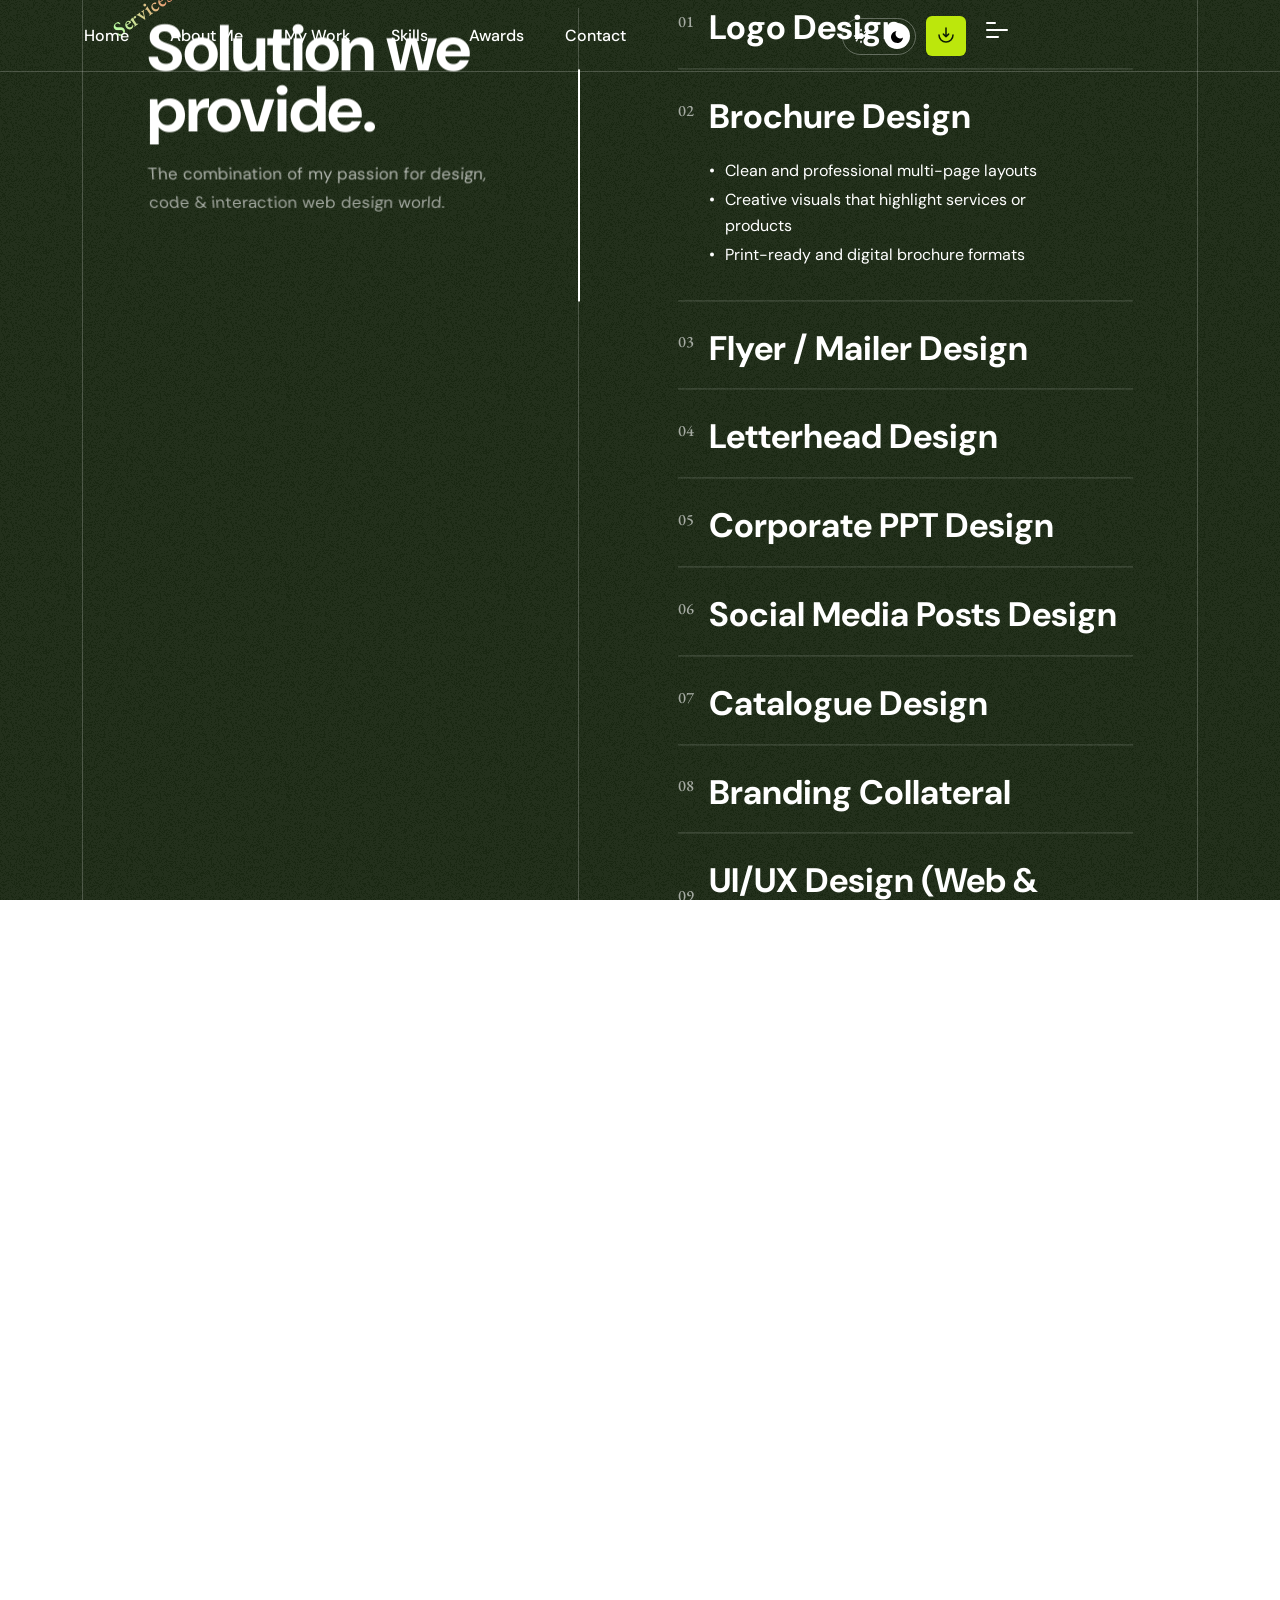
==== commit 95fe9310: "Add files via upload" ====
--- a/index.html
+++ b/index.html
@@ -256,7 +256,7 @@
                            <ul class="txt-cnt">
                               <li class="has-dropdown p-static"><a href="#home">Home</a></li>
                               <li><a href="#about-me">About Me</a>
-                              </li><li ><a href="#work">My Work/a></li>
+                              </li><li ><a href="#work">My Work</a></li>
                               <li><a href="#contact">Contact</a></li>
                            </ul>
                         </nav>
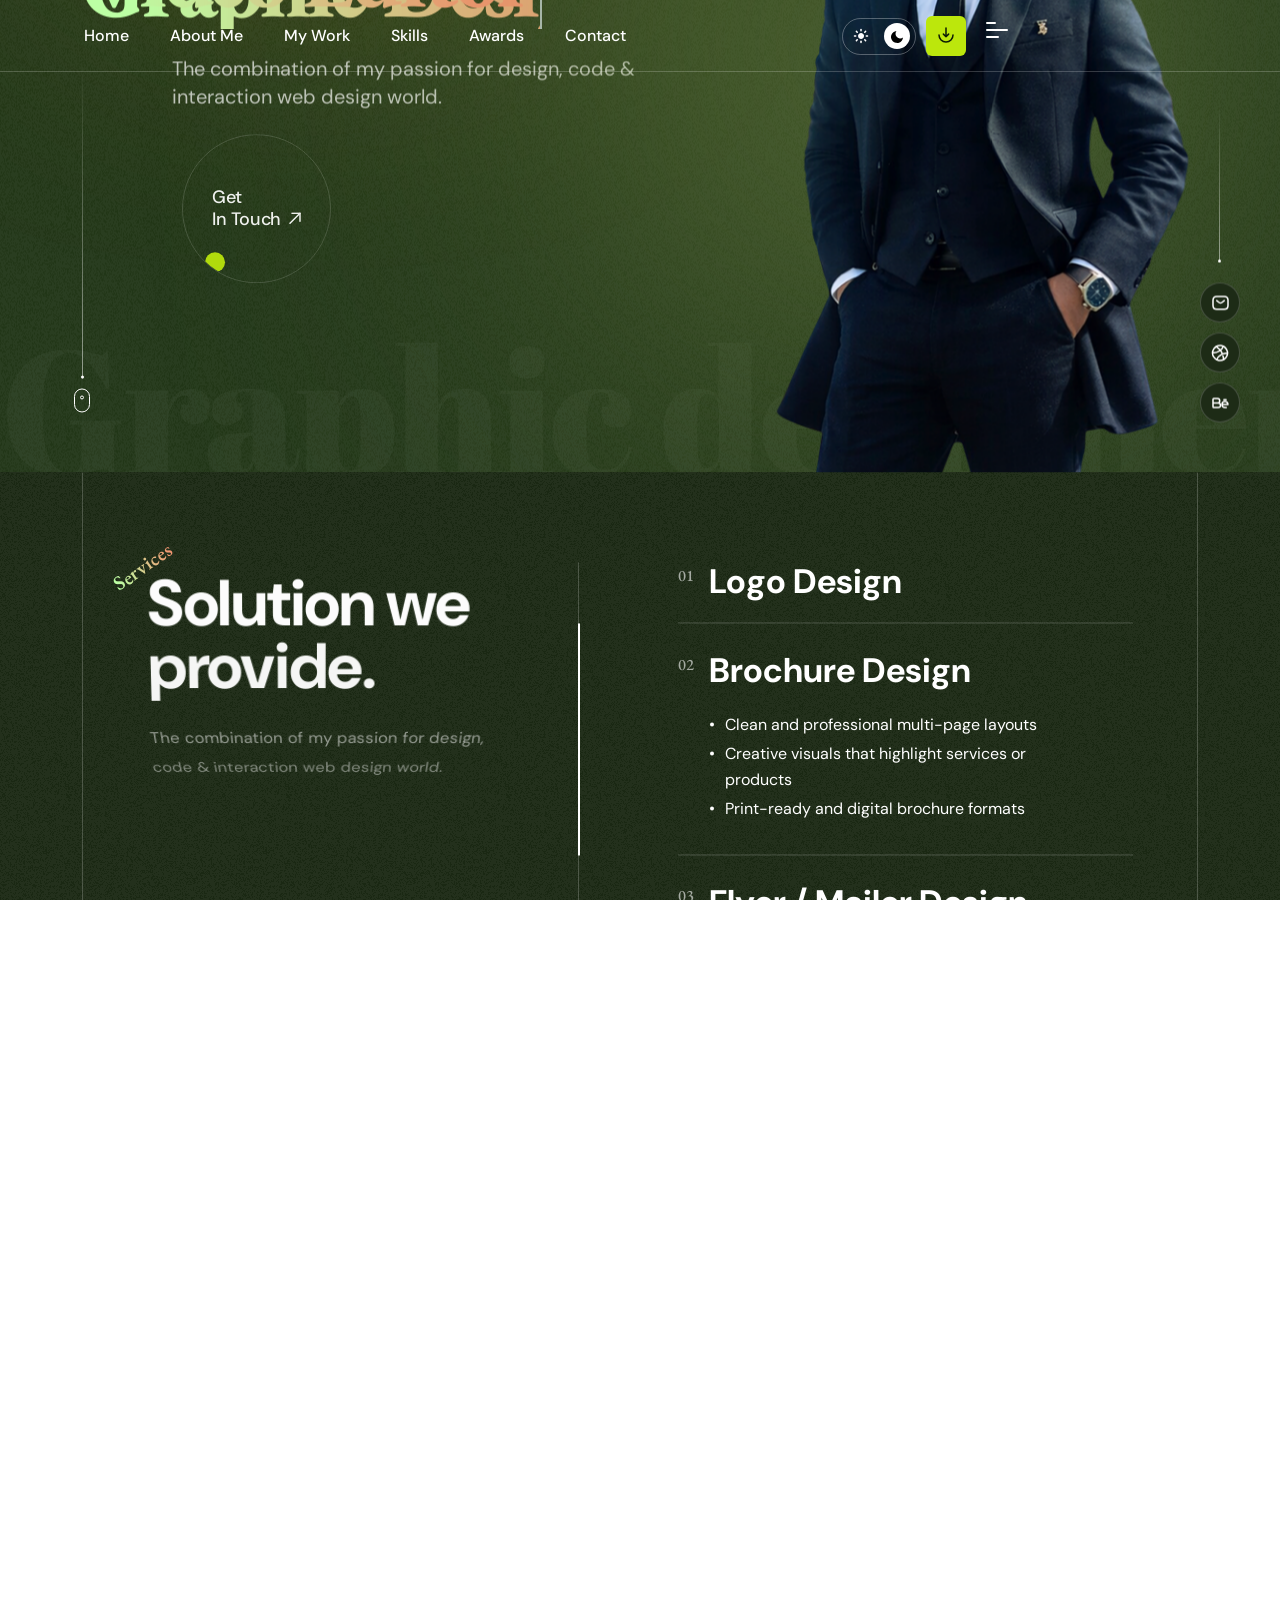
==== commit e90d8911: "Add files via upload" ====
--- a/index.html
+++ b/index.html
@@ -9,7 +9,7 @@
    <meta name="viewport" content="width=device-width, initial-scale=1">
 
    <!-- Place favicon.ico in the root directory -->
-   
+
 
    <!-- CSS here -->
    <link rel="stylesheet" href="assets/css/bootstrap.css">
@@ -25,10 +25,10 @@
 </head>
 
 <body id="body" class="tp-magic-cursor">
-  
-
-  
-   
+
+
+
+
 
    <!-- Begin magic cursor 
    ======================== -->
@@ -62,7 +62,7 @@
       </div>
       <div class="tp-offcanvas-wrapper">
          <div class="tp-offcanvas-top-2 d-flex align-items-center justify-content-between">
-           
+
             <div class="tp-offcanvas-close-2">
                <button class="tp-offcanvas-close-btn-2 tp-offcanvas-open-btn-2">
                   <svg width="37" height="38" viewBox="0 0 37 38" fill="none" xmlns="http://www.w3.org/2000/svg">
@@ -142,7 +142,7 @@
       </div>
    </div>
    <!-- header area start -->
-   
+
    <header>
 
       <div class="tp-header-area tp-header-mob-space tp-header-transparent p-relative">
@@ -150,17 +150,18 @@
          <div class="container container-large">
             <div class="tp-header-box p-relative">
                <div class="row align-items-center">
-              
+
                   <div class="col-xl-6 col-lg-7 d-none d-lg-block">
                      <div class="main-menu">
                         <nav class="tp-main-menu-content">
                            <ul class="txt-cnt">
                               <li class="has-dropdown p-static">
-                                 <a href="#Home">Home</a></li>
+                                 <a href="#Home">Home</a>
+                              </li>
                               <li><a href="#about-me">About Me</a></li>
-                              <li ><a href="#work">My Work</a></li>
-                              <li ><a href="#skills">Skills</a></li>
-                              <li ><a href="#award">Awards</a></li>
+                              <li><a href="#work">My Work</a></li>
+                              <li><a href="#skills">Skills</a></li>
+                              <li><a href="#award">Awards</a></li>
                               <li><a href="#contact">Contact</a></li>
                            </ul>
                         </nav>
@@ -236,7 +237,8 @@
    <!-- header area start -->
    <header>
 
-      <div class="tp-header-area tp-header-mob-space tp-header-transparent p-relative tp-int-menu tp-header-sticky-cloned">
+      <div
+         class="tp-header-area tp-header-mob-space tp-header-transparent p-relative tp-int-menu tp-header-sticky-cloned">
          <div class="container container-large">
             <div class="tp-header-box p-relative">
                <div class="row align-items-center">
@@ -256,7 +258,8 @@
                            <ul class="txt-cnt">
                               <li class="has-dropdown p-static"><a href="#home">Home</a></li>
                               <li><a href="#about-me">About Me</a>
-                              </li><li ><a href="#work">My Work</a></li>
+                              </li>
+                              <li><a href="#work">My Work</a></li>
                               <li><a href="#contact">Contact</a></li>
                            </ul>
                         </nav>
@@ -329,12 +332,12 @@
    </header>
    <!-- header area end -->
 
-  <!-- Scroll Smoother -->
+   <!-- Scroll Smoother -->
 
    <div id="smooth-wrapper" class="tp-page-wrapper theme-bg" data-background="assets/img/bg/distort-bg.png">
       <div id="smooth-content">
 
-         <main>     
+         <main>
 
             <!-- hero area start -->
             <section id="home" class="tp-hero-area p-relative tp-btn-trigger z-index-1 fix theme-bg-2">
@@ -378,8 +381,10 @@
                   </div>
                </div>
                <div class="tp-hero-shape">
-                  <div class="tp-hero-shape-1 background-white-mode" data-background="assets/img/hero/hero-overlay.png"></div>
-                  <div class="tp-hero-shape-1 background-dark-mode" data-background="assets/img/hero/hero-overlay-2.png"></div>
+                  <div class="tp-hero-shape-1 background-white-mode" data-background="assets/img/hero/hero-overlay.png">
+                  </div>
+                  <div class="tp-hero-shape-1 background-dark-mode"
+                     data-background="assets/img/hero/hero-overlay-2.png"></div>
                   <span class="tp-hero-shape-2"></span>
                </div>
                <div class="tp-hero-bottom-text-wrapper">
@@ -411,7 +416,8 @@
 
                               <div class="tp-hero-btn wrap ">
                                  <div class="tp-hover-btn-wrapper tp-btn-bounce">
-                                    <a href="https://wa.me/+919899875369" class="tp-hover-btn tp-hover-btn-item tp-btn-circle square">
+                                    <a href="https://wa.me/+919899875369"
+                                       class="tp-hover-btn tp-hover-btn-item tp-btn-circle square">
                                        <span class="tp-btn-circle-text">
                                           Get <br> In Touch
                                        </span>
@@ -440,8 +446,8 @@
                      <div class="col-xl-5 col-lg-5 col-md-12">
                         <div class="tp-hero-thumb-wrapper text-center text-lg-end p-relative z-index-1">
                            <div class="tp-hero-thumb-shape">
-                              <img class="tp-hero-thumb-shape-1" data-speed="1.4"
-                                 src="assets/img/hero/shape/1.png" alt="">
+                              <img class="tp-hero-thumb-shape-1" data-speed="1.4" src="assets/img/hero/shape/1.png"
+                                 alt="">
                               <img class="tp-hero-thumb-shape-2 d-none d-xl-block" data-speed="1.2"
                                  src="assets/img/hero/shape/2.png" alt="">
                               <span class="tp-hero-thumb-shape-3"></span>
@@ -483,7 +489,8 @@
                                     <span class="tp-services-capsule-item" data-bg-color="#00CC97">Logo Design</span>
                                  </p>
                                  <p data-tp-throwable-el="">
-                                    <span class="tp-services-capsule-item" data-bg-color="#FF759C">Brochure Design</span>
+                                    <span class="tp-services-capsule-item" data-bg-color="#FF759C">Brochure
+                                       Design</span>
                                  </p>
                                  <p data-tp-throwable-el="">
                                     <span class="tp-services-capsule-item" data-bg-color="#FFDB59"
@@ -494,20 +501,24 @@
                                        data-text-color="#121212">Letterhead Design</span>
                                  </p>
                                  <p data-tp-throwable-el="">
-                                    <span class="tp-services-capsule-item" data-bg-color="#00CC97">Corporate PPT Design</span>
+                                    <span class="tp-services-capsule-item" data-bg-color="#00CC97">Corporate PPT
+                                       Design</span>
                                  </p>
                                  <p data-tp-throwable-el="">
                                     <span class="tp-services-capsule-item" data-bg-color="#FFDB59"
                                        data-text-color="#121212">Social Media Posts Design</span>
                                  </p>
                                  <p data-tp-throwable-el="">
-                                    <span class="tp-services-capsule-item" data-bg-color="#00CC97">Catalogue Design</span>
+                                    <span class="tp-services-capsule-item" data-bg-color="#00CC97">Catalogue
+                                       Design</span>
                                  </p>
                                  <p data-tp-throwable-el="">
-                                    <span class="tp-services-capsule-item" data-bg-color="#19B3F1">Branding Collateral</span>
+                                    <span class="tp-services-capsule-item" data-bg-color="#19B3F1">Branding
+                                       Collateral</span>
                                  </p>
                                  <p data-tp-throwable-el="">
-                                    <span class="tp-services-capsule-item" data-bg-color="#FF759C">UI/UX Design (Web & Mobile)</span>
+                                    <span class="tp-services-capsule-item" data-bg-color="#FF759C">UI/UX Design (Web &
+                                       Mobile)</span>
                                  </p>
                                  <p data-tp-throwable-el="">
                                     <span class="tp-services-capsule-item" data-bg-color="#FFDB59"
@@ -536,7 +547,7 @@
                                           data-bs-toggle="collapse" data-bs-target="#collapseOne" aria-expanded="false"
                                           aria-controls="collapseOne">
                                           <span>01</span>
-                                         Logo Design
+                                          Logo Design
                                        </button>
                                     </h2>
                                     <div id="collapseOne" class="accordion-collapse collapse"
@@ -599,7 +610,7 @@
                                           data-bs-toggle="collapse" data-bs-target="#collapseFour" aria-expanded="false"
                                           aria-controls="collapseFour">
                                           <span>04</span>
-                                         Letterhead Design
+                                          Letterhead Design
                                        </button>
                                     </h2>
                                     <div id="collapseFour" class="accordion-collapse collapse"
@@ -620,7 +631,7 @@
                                           data-bs-toggle="collapse" data-bs-target="#collapseFive" aria-expanded="false"
                                           aria-controls="collapseFive">
                                           <span>05</span>
-                                         Corporate PPT Design
+                                          Corporate PPT Design
                                        </button>
                                     </h2>
                                     <div id="collapseFive" class="accordion-collapse collapse"
@@ -641,7 +652,7 @@
                                           data-bs-toggle="collapse" data-bs-target="#collapseSix" aria-expanded="false"
                                           aria-controls="collapseSix">
                                           <span>06</span>
-                                         Social Media Posts Design
+                                          Social Media Posts Design
                                        </button>
                                     </h2>
                                     <div id="collapseSix" class="accordion-collapse collapse"
@@ -659,10 +670,10 @@
                                  <div class="accordion-item tp-services-accordion-item">
                                     <h2 class="accordion-header" id="headingSeven">
                                        <button class="accordion-button collapsed" type="button"
-                                          data-bs-toggle="collapse" data-bs-target="#collapseSeven" aria-expanded="false"
-                                          aria-controls="collapseSeven">
+                                          data-bs-toggle="collapse" data-bs-target="#collapseSeven"
+                                          aria-expanded="false" aria-controls="collapseSeven">
                                           <span>07</span>
-                                         Catalogue Design
+                                          Catalogue Design
                                        </button>
                                     </h2>
                                     <div id="collapseSeven" class="accordion-collapse collapse"
@@ -680,10 +691,10 @@
                                  <div class="accordion-item tp-services-accordion-item">
                                     <h2 class="accordion-header" id="headingEight">
                                        <button class="accordion-button collapsed" type="button"
-                                          data-bs-toggle="collapse" data-bs-target="#collapseEight" aria-expanded="false"
-                                          aria-controls="collapseEight">
+                                          data-bs-toggle="collapse" data-bs-target="#collapseEight"
+                                          aria-expanded="false" aria-controls="collapseEight">
                                           <span>08</span>
-                                        Branding Collateral
+                                          Branding Collateral
                                        </button>
                                     </h2>
                                     <div id="collapseEight" class="accordion-collapse collapse"
@@ -704,7 +715,7 @@
                                           data-bs-toggle="collapse" data-bs-target="#collapseNine" aria-expanded="false"
                                           aria-controls="collapseNine">
                                           <span>09</span>
-                                        UI/UX Design (Web & Mobile)
+                                          UI/UX Design (Web & Mobile)
                                        </button>
                                     </h2>
                                     <div id="collapseFive" class="accordion-collapse collapse"
@@ -725,7 +736,7 @@
                                           data-bs-toggle="collapse" data-bs-target="#collapseTen" aria-expanded="false"
                                           aria-controls="collapseTen">
                                           <span>10</span>
-                                         Video Editing
+                                          Video Editing
                                        </button>
                                     </h2>
                                     <div id="collapseTen" class="accordion-collapse collapse"
@@ -809,30 +820,33 @@
                         <div class="col-xl-7 col-lg-7">
                            <div class="tp-about-desc">
                               <div class="tp-about-award d-inline-block">
-                              <div class="tp-about-desc-content mb-40">
-                                <p>Hello! I’m <span>Rahul R</span> a self-taught  <span>Graphic, Video Editor & UI/UX Designer</span> with a specialization in visual identity & creative strategy for branding solutions, packaging design.</p>
-                              </div>
-                              <div class="tp-about-fact">
-                                 <div class="row">
-                                    <div class="col-md-4 col-sm-6 mb-30">
-                                       <div class="tp-about-fact-item">
-                                          <h4><span data-purecounter-duration="2" data-purecounter-end="180"
-                                                class="purecounter"></span>+</h4>
-                                          <p>Project Delivered</p>
-                                       </div>
-                                    </div>
-                                    <div class="col-md-4 col-sm-6 mb-30">
-                                       <div class="tp-about-fact-item">
-                                          <h4><span data-purecounter-duration="2" data-purecounter-end="7"
-                                                class="purecounter"></span>+</h4>
-                                          <p>Years of Experience</p>
-                                       </div>
-                                    </div>
-                                    <div class="col-md-4 col-sm-6 mb-30">
-                                       <div class="tp-about-fact-item">
-                                          <h4><span data-purecounter-duration="2" data-purecounter-end="40"
-                                                class="purecounter"></span>+</h4>
-                                          <p>Happy Clients</p>
+                                 <div class="tp-about-desc-content mb-40">
+                                    <p>Hello! I’m <span>Rahul R</span> a self-taught <span>Graphic, Video Editor & UI/UX
+                                          Designer</span> with a specialization in visual identity & creative strategy
+                                       for branding solutions, packaging design.</p>
+                                 </div>
+                                 <div class="tp-about-fact">
+                                    <div class="row">
+                                       <div class="col-md-4 col-sm-6 mb-30">
+                                          <div class="tp-about-fact-item">
+                                             <h4><span data-purecounter-duration="2" data-purecounter-end="180"
+                                                   class="purecounter"></span>+</h4>
+                                             <p>Project Delivered</p>
+                                          </div>
+                                       </div>
+                                       <div class="col-md-4 col-sm-6 mb-30">
+                                          <div class="tp-about-fact-item">
+                                             <h4><span data-purecounter-duration="2" data-purecounter-end="7"
+                                                   class="purecounter"></span>+</h4>
+                                             <p>Years of Experience</p>
+                                          </div>
+                                       </div>
+                                       <div class="col-md-4 col-sm-6 mb-30">
+                                          <div class="tp-about-fact-item">
+                                             <h4><span data-purecounter-duration="2" data-purecounter-end="40"
+                                                   class="purecounter"></span>+</h4>
+                                             <p>Happy Clients</p>
+                                          </div>
                                        </div>
                                     </div>
                                  </div>
@@ -841,132 +855,133 @@
                         </div>
                      </div>
                   </div>
-               </div>
             </section>
             <!-- about area end -->
 
             <!-- portfolio area start -->
-           <div class="section" id="work">
-            <div class="tp-hero-2__bg  tp-hero-2__space-4 d-flex align-items-center justify-content-start p-relative z-index-1 fix">
-               <div class="tp-hero-2__boder-circle">
-                  <span></span>
-               </div>
-               <div class="tp-portfolio-shape">
-                  <img class="tp-portfolio-shape-2-1 tp-zoom-in-out" src="assets/img/portfolio/shape-3.png" alt="">
-               </div>
-               <div class="container">
-                  <div class="row">
-                     <div class="col-xl-12">
-                        <div class="tp-3d-slide-container">
-
-                           <span class="tp-3d-slide-arrow tp-3d-slide-arrow-left z-index-9">
-                              <svg width="16" height="16" viewBox="0 0 16 16" fill="none"
-                                 xmlns="http://www.w3.org/2000/svg">
-                                 <path d="M15 8H1" stroke="currentColor" stroke-width="2" stroke-linecap="round"
-                                    stroke-linejoin="round" />
-                                 <path d="M8 1L1 8L8 15" stroke="currentColor" stroke-width="2" stroke-linecap="round"
-                                    stroke-linejoin="round" />
-                              </svg>
-                           </span>
-
-                           <span class="tp-3d-slide-arrow tp-3d-slide-arrow-right z-index-9">
-                              <svg width="16" height="16" viewBox="0 0 16 16" fill="none"
-                                 xmlns="http://www.w3.org/2000/svg">
-                                 <path d="M1 8H15" stroke="currentColor" stroke-width="2" stroke-linecap="round"
-                                    stroke-linejoin="round" />
-                                 <path d="M8 1L15 8L8 15" stroke="currentColor" stroke-width="2" stroke-linecap="round"
-                                    stroke-linejoin="round" />
-                              </svg>
-                           </span>
-
-                           <div class="tp-3d-slide-wrapper" id="tp-3d-slide-wrapper">
-                              <div class="tp-3d-slide prev-2 tp-hover-reveal-text">
-                                 <a href="portfolio-details.html" class="tp-portfolio-item-2 include-bg"
-                                    data-background="assets/img/portfolio/2/1.jpg">
-                                  
-
-                                    
-                                 </a>
-                              </div>
-                              <div class="tp-3d-slide prev-1 tp-hover-reveal-text">
-                                 <a href="portfolio-details.html" class="tp-portfolio-item-2 include-bg"
-                                    data-background="assets/img/portfolio/2/2.jpg">
-                                  
-
-                                    
-                                 </a>
-                              </div>
-                              <div class="tp-3d-slide active tp-hover-reveal-text">
-                                 <a href="portfolio-details.html" class="tp-portfolio-item-2 include-bg"
-                                    data-background="assets/img/portfolio/2/3.jpg">
-                                   
-
-                                    
-                                 </a>
-                              </div>
-                              <div class="tp-3d-slide next-1 tp-hover-reveal-text">
-                                 <a href="portfolio-details.html" class="tp-portfolio-item-2 include-bg"
-                                    data-background="assets/img/portfolio/2/4.jpg">
-                                    
-
-                                    
-                                 </a>
-                              </div>
-                              <div class="tp-3d-slide next-2 tp-hover-reveal-text">
-                                 <a href="portfolio-details.html" class="tp-portfolio-item-2 include-bg"
-                                    data-background="assets/img/portfolio/2/5.jpg">
-                                  
-
-                                    
-                                 </a>
-                              </div>
-                              <div class="tp-3d-slide tp-hover-reveal-text">
-                                 <a href="portfolio-details.html" class="tp-portfolio-item-2 include-bg"
-                                    data-background="assets/img/portfolio/2/6.jpg">
-                                    
-
-                                    
-                                 </a>
-                              </div>
-                              <div class="tp-3d-slide tp-hover-reveal-text">
-                                 <a href="portfolio-details.html" class="tp-portfolio-item-2 include-bg"
-                                    data-background="assets/img/portfolio/2/7.jpg">
-                                   
-
-                                    
-                                 </a>
-                              </div>
-                              <div class="tp-3d-slide tp-hover-reveal-text">
-                                 <a href="portfolio-details.html" class="tp-portfolio-item-2 include-bg"
-                                    data-background="assets/img/portfolio/2/8.jpg">
-                                   
-
-                                    
-                                 </a>
-                              </div>
-                              <div class="tp-3d-slide tp-hover-reveal-text">
-                                 <a href="portfolio-details.html" class="tp-portfolio-item-2 include-bg"
-                                    data-background="assets/img/portfolio/2/9.jpg">
-                                    
-
-                                    
-                                 </a>
-                              </div>
-                              <div class="tp-3d-slide tp-hover-reveal-text">
-                                 <a href="portfolio-details.html" class="tp-portfolio-item-2 include-bg"
-                                    data-background="assets/img/portfolio/2/10.jpg">
-                                    
-
-                                    
-                                 </a>
-                              </div>
-                              <div class="tp-3d-slide tp-hover-reveal-text">
-                                 <a href="portfolio-details.html" class="tp-portfolio-item-2 include-bg"
-                                    data-background="assets/img/portfolio/2/11.jpg">
-                                    
-
-                                    
-                                 </a>
+            <div class="section" id="work">
+               <div
+                  class="tp-hero-2__bg  tp-hero-2__space-4 d-flex align-items-center justify-content-start p-relative z-index-1 fix">
+                  <div class="tp-hero-2__boder-circle">
+                     <span></span>
+                  </div>
+                  <div class="tp-portfolio-shape">
+                     <img class="tp-portfolio-shape-2-1 tp-zoom-in-out" src="assets/img/portfolio/shape-3.png" alt="">
+                  </div>
+                  <div class="container">
+                     <div class="row">
+                        <div class="col-xl-12">
+                           <div class="tp-3d-slide-container">
+
+                              <span class="tp-3d-slide-arrow tp-3d-slide-arrow-left z-index-9">
+                                 <svg width="16" height="16" viewBox="0 0 16 16" fill="none"
+                                    xmlns="http://www.w3.org/2000/svg">
+                                    <path d="M15 8H1" stroke="currentColor" stroke-width="2" stroke-linecap="round"
+                                       stroke-linejoin="round" />
+                                    <path d="M8 1L1 8L8 15" stroke="currentColor" stroke-width="2"
+                                       stroke-linecap="round" stroke-linejoin="round" />
+                                 </svg>
+                              </span>
+
+                              <span class="tp-3d-slide-arrow tp-3d-slide-arrow-right z-index-9">
+                                 <svg width="16" height="16" viewBox="0 0 16 16" fill="none"
+                                    xmlns="http://www.w3.org/2000/svg">
+                                    <path d="M1 8H15" stroke="currentColor" stroke-width="2" stroke-linecap="round"
+                                       stroke-linejoin="round" />
+                                    <path d="M8 1L15 8L8 15" stroke="currentColor" stroke-width="2"
+                                       stroke-linecap="round" stroke-linejoin="round" />
+                                 </svg>
+                              </span>
+
+                              <div class="tp-3d-slide-wrapper" id="tp-3d-slide-wrapper">
+                                 <div class="tp-3d-slide prev-2 tp-hover-reveal-text">
+                                    <a href="portfolio-details.html" class="tp-portfolio-item-2 include-bg"
+                                       data-background="assets/img/portfolio/2/1.jpg">
+
+
+
+                                    </a>
+                                 </div>
+                                 <div class="tp-3d-slide prev-1 tp-hover-reveal-text">
+                                    <a href="portfolio-details.html" class="tp-portfolio-item-2 include-bg"
+                                       data-background="assets/img/portfolio/2/2.jpg">
+
+
+
+                                    </a>
+                                 </div>
+                                 <div class="tp-3d-slide active tp-hover-reveal-text">
+                                    <a href="portfolio-details.html" class="tp-portfolio-item-2 include-bg"
+                                       data-background="assets/img/portfolio/2/3.jpg">
+
+
+
+                                    </a>
+                                 </div>
+                                 <div class="tp-3d-slide next-1 tp-hover-reveal-text">
+                                    <a href="portfolio-details.html" class="tp-portfolio-item-2 include-bg"
+                                       data-background="assets/img/portfolio/2/4.jpg">
+
+
+
+                                    </a>
+                                 </div>
+                                 <div class="tp-3d-slide next-2 tp-hover-reveal-text">
+                                    <a href="portfolio-details.html" class="tp-portfolio-item-2 include-bg"
+                                       data-background="assets/img/portfolio/2/5.jpg">
+
+
+
+                                    </a>
+                                 </div>
+                                 <div class="tp-3d-slide tp-hover-reveal-text">
+                                    <a href="portfolio-details.html" class="tp-portfolio-item-2 include-bg"
+                                       data-background="assets/img/portfolio/2/6.jpg">
+
+
+
+                                    </a>
+                                 </div>
+                                 <div class="tp-3d-slide tp-hover-reveal-text">
+                                    <a href="portfolio-details.html" class="tp-portfolio-item-2 include-bg"
+                                       data-background="assets/img/portfolio/2/7.jpg">
+
+
+
+                                    </a>
+                                 </div>
+                                 <div class="tp-3d-slide tp-hover-reveal-text">
+                                    <a href="portfolio-details.html" class="tp-portfolio-item-2 include-bg"
+                                       data-background="assets/img/portfolio/2/8.jpg">
+
+
+
+                                    </a>
+                                 </div>
+                                 <div class="tp-3d-slide tp-hover-reveal-text">
+                                    <a href="portfolio-details.html" class="tp-portfolio-item-2 include-bg"
+                                       data-background="assets/img/portfolio/2/9.jpg">
+
+
+
+                                    </a>
+                                 </div>
+                                 <div class="tp-3d-slide tp-hover-reveal-text">
+                                    <a href="portfolio-details.html" class="tp-portfolio-item-2 include-bg"
+                                       data-background="assets/img/portfolio/2/10.jpg">
+
+
+
+                                    </a>
+                                 </div>
+                                 <div class="tp-3d-slide tp-hover-reveal-text">
+                                    <a href="portfolio-details.html" class="tp-portfolio-item-2 include-bg"
+                                       data-background="assets/img/portfolio/2/11.jpg">
+
+
+
+                                    </a>
+                                 </div>
                               </div>
                            </div>
                         </div>
@@ -974,7 +989,6 @@
                   </div>
                </div>
             </div>
-         </div>
             <!-- portfolio area end -->
 
             <!-- skill area start -->
@@ -1012,14 +1026,14 @@
                                  <span id="lineMarker"></span>
                               </div>
                            </nav> -->
-                                                     
+
                         </div>
                      </div>
                   </div>
                   <div class="row">
                      <div class="col-xl-12">
                         <div class="tab-content" id="nav-tabContent">
-                           
+
                            <div class="tab-pane fade show active" id="nav-design" role="tabpanel"
                               aria-labelledby="nav-design-tab" tabindex="0">
                               <div class="tp-skill-tab-content tp-skill-radius">
@@ -1033,7 +1047,7 @@
                                                    <img src="assets/img/skill/1.png" alt="">
                                                 </span>
                                              </div>
-                                             
+
                                           </div>
                                        </div>
                                     </div>
@@ -1097,30 +1111,33 @@
                                           </div>
                                        </div>
                                     </div>
-                                    <div class="col-xl-2 col-lg-3 col-md-3 col-6">
-                                       <div class="tp-skill-item text-center">
-                                          <div
-                                             class="tp-skill-thumb d-flex align-items-center justify-content-center flex-column">
-                                             <div class="tp-skill-icon">
-                                                <span>
-                                                   <img src="assets/img/skill/8.png" alt="">
-                                                </span>
+                                    <div style="display: flex;justify-content: center;">
+                                       <div class="col-xl-2 col-lg-3 col-md-3 col-6">
+                                          <div class="tp-skill-item text-center">
+                                             <div
+                                                class="tp-skill-thumb d-flex align-items-center justify-content-center flex-column">
+                                                <div class="tp-skill-icon">
+                                                   <span>
+                                                      <img src="assets/img/skill/8.png" alt="">
+                                                   </span>
+                                                </div>
                                              </div>
                                           </div>
                                        </div>
-                                    </div>
-                                    <div class="col-xl-2 col-lg-3 col-md-3 col-6">
-                                       <div class="tp-skill-item text-center">
-                                          <div
-                                             class="tp-skill-thumb d-flex align-items-center justify-content-center flex-column">
-                                             <div class="tp-skill-icon">
-                                                <span>
-                                                   <img src="assets/img/skill/6.png" alt="">
-                                                </span>
+                                       <div class="col-xl-2 col-lg-3 col-md-3 col-6">
+                                          <div class="tp-skill-item text-center">
+                                             <div
+                                                class="tp-skill-thumb d-flex align-items-center justify-content-center flex-column">
+                                                <div class="tp-skill-icon">
+                                                   <span>
+                                                      <img src="assets/img/skill/6.png" alt="">
+                                                   </span>
+                                                </div>
                                              </div>
                                           </div>
                                        </div>
                                     </div>
+
                                  </div>
                               </div>
                            </div>
@@ -1201,7 +1218,8 @@
                               </div>
                               <div class="tp-award-item p-relative tp-hover-reveal-item">
                                  <a href="about-me.html" class="d-block">
-                                    <div class="tp-award-item-inner  d-flex align-items-center justify-content-between flex-wrap">
+                                    <div
+                                       class="tp-award-item-inner  d-flex align-items-center justify-content-between flex-wrap">
                                        <div class="tp-award-arrow">
                                           <svg width="16" height="15" viewBox="0 0 16 15" fill="none"
                                              xmlns="http://www.w3.org/2000/svg">
@@ -1240,49 +1258,6 @@
                                     </div>
                                  </a>
                                  <div class="tp-hover-reveal-bg" data-background="assets/img/award/award-6.jpg"></div>
-                                 <span class="tp-award-inner-border"></span>
-                              </div>
-                              <div class="tp-award-item p-relative tp-hover-reveal-item">
-                                 <a href="about-me.html" class="d-block">
-                                    <div class="tp-award-item-inner  d-flex align-items-center justify-content-between flex-wrap">
-                                       <div class="tp-award-arrow">
-                                          <svg width="16" height="15" viewBox="0 0 16 15" fill="none"
-                                             xmlns="http://www.w3.org/2000/svg">
-                                             <path fill-rule="evenodd" clip-rule="evenodd"
-                                                d="M14.9549 6.36738L16 7.4283L14.9552 8.49026L8.68634 14.8572L7.64153 13.7959L13.2459 8.10313H1.47758H0.738881H0V0H1.47758V6.60227H13.0966L7.64155 1.06134L8.68637 6.22918e-05L14.9549 6.36738Z"
-                                                fill="currentColor" />
-                                          </svg>
-                                       </div>
-                                       <div class="tp-award-content">
-                                          <h3 class="tp-award-title">CSS Awards</h3>
-                                          <p>FEATURE 2020</p>
-                                       </div>
-                                       <div class="tp-award-btn-wrapper">
-                                          <span class="tp-award-btn">
-                                             <span>
-                                                <svg width="13" height="13" viewBox="0 0 13 13" fill="none"
-                                                   xmlns="http://www.w3.org/2000/svg">
-                                                   <path d="M12 1L1 12" stroke="currentColor" stroke-width="1.5"
-                                                      stroke-linecap="round" stroke-linejoin="round" />
-                                                   <path d="M3.18762 1.01897L11.9991 1L11.9809 9.81215"
-                                                      stroke="currentColor" stroke-width="1.5" stroke-linecap="round"
-                                                      stroke-linejoin="round" />
-                                                </svg>
-                                                <svg width="13" height="13" viewBox="0 0 13 13" fill="none"
-                                                   xmlns="http://www.w3.org/2000/svg">
-                                                   <path d="M12 1L1 12" stroke="currentColor" stroke-width="1.5"
-                                                      stroke-linecap="round" stroke-linejoin="round" />
-                                                   <path d="M3.18762 1.01897L11.9991 1L11.9809 9.81215"
-                                                      stroke="currentColor" stroke-width="1.5" stroke-linecap="round"
-                                                      stroke-linejoin="round" />
-                                                </svg>
-
-                                             </span>
-                                          </span>
-                                       </div>
-                                    </div>
-                                 </a>
-                                 <div class="tp-hover-reveal-bg" data-background="assets/img/award/award-10.jpg"></div>
                                  <span class="tp-award-inner-border"></span>
                               </div>
                               <div class="tp-award-item p-relative tp-hover-reveal-item">
@@ -1298,7 +1273,7 @@
                                           </svg>
                                        </div>
                                        <div class="tp-award-content">
-                                          <h3 class="tp-award-title">Muzli</h3>
+                                          <h3 class="tp-award-title">CSS Awards</h3>
                                           <p>FEATURE 2020</p>
                                        </div>
                                        <div class="tp-award-btn-wrapper">
@@ -1326,7 +1301,7 @@
                                        </div>
                                     </div>
                                  </a>
-                                 <div class="tp-hover-reveal-bg" data-background="assets/img/award/award-1.jpg"></div>
+                                 <div class="tp-hover-reveal-bg" data-background="assets/img/award/award-10.jpg"></div>
                                  <span class="tp-award-inner-border"></span>
                               </div>
                               <div class="tp-award-item p-relative tp-hover-reveal-item">
@@ -1342,8 +1317,8 @@
                                           </svg>
                                        </div>
                                        <div class="tp-award-content">
-                                          <h3 class="tp-award-title">Awwwards</h3>
-                                          <p>FOR MUTEZA 2019</p>
+                                          <h3 class="tp-award-title">Muzli</h3>
+                                          <p>FEATURE 2020</p>
                                        </div>
                                        <div class="tp-award-btn-wrapper">
                                           <span class="tp-award-btn">
@@ -1370,7 +1345,7 @@
                                        </div>
                                     </div>
                                  </a>
-                                 <div class="tp-hover-reveal-bg" data-background="assets/img/award/award-4.jpg"></div>
+                                 <div class="tp-hover-reveal-bg" data-background="assets/img/award/award-1.jpg"></div>
                                  <span class="tp-award-inner-border"></span>
                               </div>
                               <div class="tp-award-item p-relative tp-hover-reveal-item">
@@ -1386,6 +1361,50 @@
                                           </svg>
                                        </div>
                                        <div class="tp-award-content">
+                                          <h3 class="tp-award-title">Awwwards</h3>
+                                          <p>FOR MUTEZA 2019</p>
+                                       </div>
+                                       <div class="tp-award-btn-wrapper">
+                                          <span class="tp-award-btn">
+                                             <span>
+                                                <svg width="13" height="13" viewBox="0 0 13 13" fill="none"
+                                                   xmlns="http://www.w3.org/2000/svg">
+                                                   <path d="M12 1L1 12" stroke="currentColor" stroke-width="1.5"
+                                                      stroke-linecap="round" stroke-linejoin="round" />
+                                                   <path d="M3.18762 1.01897L11.9991 1L11.9809 9.81215"
+                                                      stroke="currentColor" stroke-width="1.5" stroke-linecap="round"
+                                                      stroke-linejoin="round" />
+                                                </svg>
+                                                <svg width="13" height="13" viewBox="0 0 13 13" fill="none"
+                                                   xmlns="http://www.w3.org/2000/svg">
+                                                   <path d="M12 1L1 12" stroke="currentColor" stroke-width="1.5"
+                                                      stroke-linecap="round" stroke-linejoin="round" />
+                                                   <path d="M3.18762 1.01897L11.9991 1L11.9809 9.81215"
+                                                      stroke="currentColor" stroke-width="1.5" stroke-linecap="round"
+                                                      stroke-linejoin="round" />
+                                                </svg>
+
+                                             </span>
+                                          </span>
+                                       </div>
+                                    </div>
+                                 </a>
+                                 <div class="tp-hover-reveal-bg" data-background="assets/img/award/award-4.jpg"></div>
+                                 <span class="tp-award-inner-border"></span>
+                              </div>
+                              <div class="tp-award-item p-relative tp-hover-reveal-item">
+                                 <a href="about-me.html" class="d-block">
+                                    <div
+                                       class="tp-award-item-inner  d-flex align-items-center justify-content-between flex-wrap">
+                                       <div class="tp-award-arrow">
+                                          <svg width="16" height="15" viewBox="0 0 16 15" fill="none"
+                                             xmlns="http://www.w3.org/2000/svg">
+                                             <path fill-rule="evenodd" clip-rule="evenodd"
+                                                d="M14.9549 6.36738L16 7.4283L14.9552 8.49026L8.68634 14.8572L7.64153 13.7959L13.2459 8.10313H1.47758H0.738881H0V0H1.47758V6.60227H13.0966L7.64155 1.06134L8.68637 6.22918e-05L14.9549 6.36738Z"
+                                                fill="currentColor" />
+                                          </svg>
+                                       </div>
+                                       <div class="tp-award-content">
                                           <h3 class="tp-award-title">Chapters Studio</h3>
                                           <p>FOR DISPLAY 2018</p>
                                        </div>
@@ -1757,7 +1776,8 @@
 
          <footer>
 
-            <div class="tp-footer-bg tp-footer-bg-light p-relative fix z-index-1 theme-bg-2" data-background="assets/img/skill/bg-distort.png">
+            <div class="tp-footer-bg tp-footer-bg-light p-relative fix z-index-1 theme-bg-2"
+               data-background="assets/img/skill/bg-distort.png">
                <div class="tp-footer-circle-1">
                   <span></span>
                </div>
@@ -1773,7 +1793,8 @@
                      <div class="row">
                         <div class="col-xl-12">
                            <div class="tp-footer-content text-center">
-                              <h3 class="tp-footer-title big tp_title_anim">Let's talk about <br> the next big thing</h3>
+                              <h3 class="tp-footer-title big tp_title_anim">Let's talk about <br> the next big thing
+                              </h3>
                            </div>
                         </div>
                      </div>
@@ -1835,15 +1856,16 @@
                                  </div>
                                  <div class="tp-footer-social-icon z-index-1">
                                     <span>
-                                       <svg width="18" height="14" viewBox="0 0 18 14" fill="none" xmlns="http://www.w3.org/2000/svg">
-                           <path
-                              d="M12.75 13H5.25C3 13 1.5 11.5 1.5 9.25V4.75C1.5 2.5 3 1 5.25 1H12.75C15 1 16.5 2.5 16.5 4.75V9.25C16.5 11.5 15 13 12.75 13Z"
-                              stroke="currentColor" stroke-width="1.5" stroke-miterlimit="10" stroke-linecap="round"
-                              stroke-linejoin="round" />
-                           <path
-                              d="M8.70676 5.14837L10.8006 6.40465C11.5543 6.90716 11.5543 7.66093 10.8006 8.16344L8.70676 9.41972C7.86923 9.92224 7.19922 9.50348 7.19922 8.5822V6.06964C7.19922 4.98086 7.86923 4.64585 8.70676 5.14837Z"
-                              fill="currentColor" />
-                        </svg>
+                                       <svg width="18" height="14" viewBox="0 0 18 14" fill="none"
+                                          xmlns="http://www.w3.org/2000/svg">
+                                          <path
+                                             d="M12.75 13H5.25C3 13 1.5 11.5 1.5 9.25V4.75C1.5 2.5 3 1 5.25 1H12.75C15 1 16.5 2.5 16.5 4.75V9.25C16.5 11.5 15 13 12.75 13Z"
+                                             stroke="currentColor" stroke-width="1.5" stroke-miterlimit="10"
+                                             stroke-linecap="round" stroke-linejoin="round" />
+                                          <path
+                                             d="M8.70676 5.14837L10.8006 6.40465C11.5543 6.90716 11.5543 7.66093 10.8006 8.16344L8.70676 9.41972C7.86923 9.92224 7.19922 9.50348 7.19922 8.5822V6.06964C7.19922 4.98086 7.86923 4.64585 8.70676 5.14837Z"
+                                             fill="currentColor" />
+                                       </svg>
                                     </span>
                                  </div>
                               </div>
@@ -1892,7 +1914,7 @@
                         </div>
                         <div class="col-xl-6 col-md-6">
                            <div class="tp-copyright-content-right text-center text-md-end">
-                              <span>Design by Jyoti Shakya</span>
+                              <!-- <span>Design by Jyoti Shakya</span> -->
                            </div>
                         </div>
                      </div>
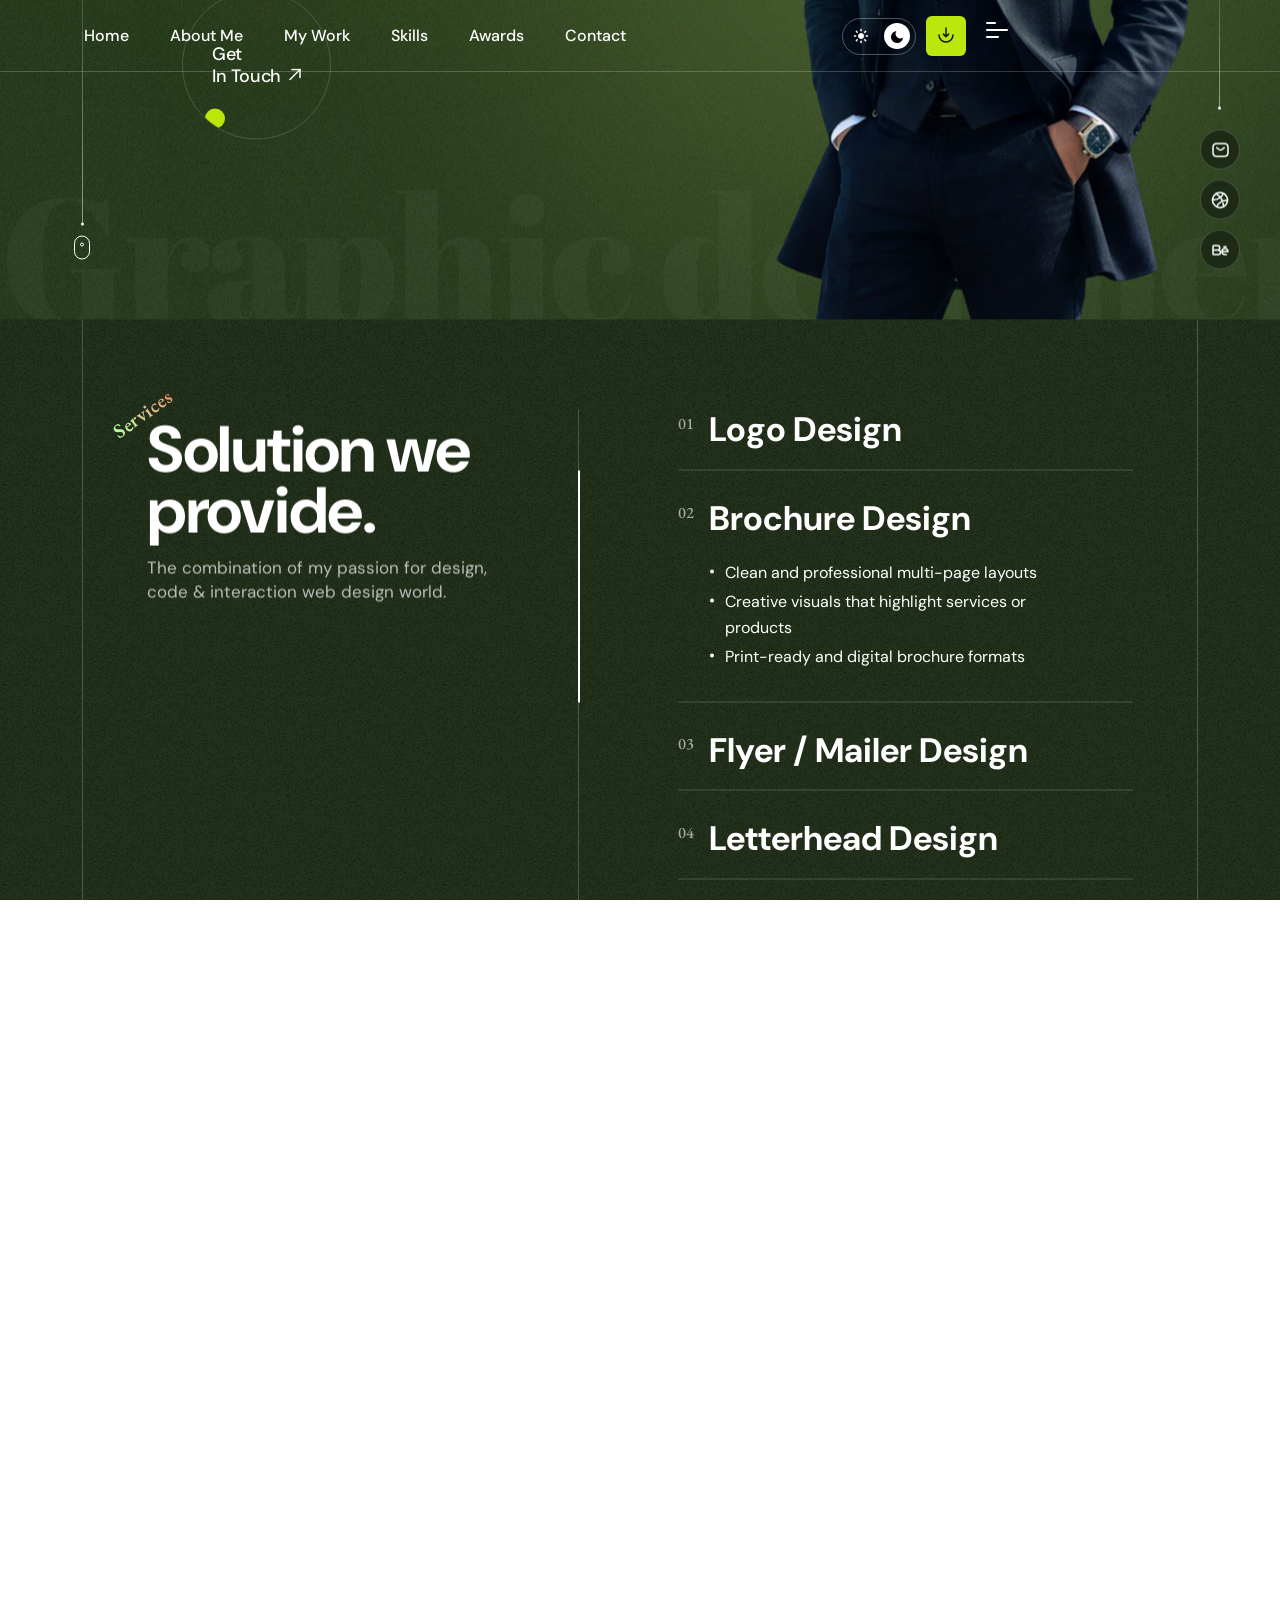
==== commit 9a067349: "Add files via upload" ====
--- a/index.html
+++ b/index.html
@@ -1173,7 +1173,7 @@
                         <div class="col-xl-7">
                            <div class="tp-award-item-wrapper pt-35 pl-70">
                               <div class="tp-award-item p-relative tp-hover-reveal-item">
-                                 <a href="about-me.html" class="d-block">
+                                 <a href="https://wa.me/+919899875369" class="d-block">
                                     <div
                                        class="tp-award-item-inner d-flex align-items-center justify-content-between flex-wrap">
                                        <div class="tp-award-arrow">
@@ -1185,8 +1185,7 @@
                                           </svg>
                                        </div>
                                        <div class="tp-award-content">
-                                          <h3 class="tp-award-title">Awwwards SOTD</h3>
-                                          <p>FOR DISPLAY 2022</p>
+                                          <h3 class="tp-award-title">Master Diploma In <br>Multimedia & Animation</h3>
                                        </div>
                                        <div class="tp-award-btn-wrapper">
                                           <span class="tp-award-btn">
@@ -1213,11 +1212,11 @@
                                        </div>
                                     </div>
                                  </a>
-                                 <div class="tp-hover-reveal-bg" data-background="assets/img/award/award-5.jpg"></div>
+                                 <div class="tp-hover-reveal-bg" data-background="assets/img/award/1.jpg"></div>
                                  <span class="tp-award-inner-border"></span>
                               </div>
                               <div class="tp-award-item p-relative tp-hover-reveal-item">
-                                 <a href="about-me.html" class="d-block">
+                                 <a href="https://wa.me/+919899875369" class="d-block">
                                     <div
                                        class="tp-award-item-inner  d-flex align-items-center justify-content-between flex-wrap">
                                        <div class="tp-award-arrow">
@@ -1229,8 +1228,7 @@
                                           </svg>
                                        </div>
                                        <div class="tp-award-content">
-                                          <h3 class="tp-award-title">Wix.Com</h3>
-                                          <p>INTERVIEW 2021</p>
+                                          <h3 class="tp-award-title">Next-Gen Designer Award<br> by Omnist</h3>
                                        </div>
                                        <div class="tp-award-btn-wrapper">
                                           <span class="tp-award-btn">
@@ -1257,11 +1255,12 @@
                                        </div>
                                     </div>
                                  </a>
-                                 <div class="tp-hover-reveal-bg" data-background="assets/img/award/award-6.jpg"></div>
+                                 <div class="tp-hover-reveal-bg" data-background="assets/img/award/2.jpg"></div>
                                  <span class="tp-award-inner-border"></span>
                               </div>
+                           
                               <div class="tp-award-item p-relative tp-hover-reveal-item">
-                                 <a href="about-me.html" class="d-block">
+                                 <a href="https://wa.me/+919899875369" class="d-block">
                                     <div
                                        class="tp-award-item-inner  d-flex align-items-center justify-content-between flex-wrap">
                                        <div class="tp-award-arrow">
@@ -1273,8 +1272,7 @@
                                           </svg>
                                        </div>
                                        <div class="tp-award-content">
-                                          <h3 class="tp-award-title">CSS Awards</h3>
-                                          <p>FEATURE 2020</p>
+                                          <h3 class="tp-award-title">International Volunteer 2014</h3>
                                        </div>
                                        <div class="tp-award-btn-wrapper">
                                           <span class="tp-award-btn">
@@ -1301,11 +1299,11 @@
                                        </div>
                                     </div>
                                  </a>
-                                 <div class="tp-hover-reveal-bg" data-background="assets/img/award/award-10.jpg"></div>
+                                 <div class="tp-hover-reveal-bg" data-background="assets/img/award/7.jpg"></div>
                                  <span class="tp-award-inner-border"></span>
                               </div>
                               <div class="tp-award-item p-relative tp-hover-reveal-item">
-                                 <a href="about-me.html" class="d-block">
+                                 <a href="https://wa.me/+919899875369" class="d-block">
                                     <div
                                        class="tp-award-item-inner  d-flex align-items-center justify-content-between flex-wrap">
                                        <div class="tp-award-arrow">
@@ -1317,8 +1315,7 @@
                                           </svg>
                                        </div>
                                        <div class="tp-award-content">
-                                          <h3 class="tp-award-title">Muzli</h3>
-                                          <p>FEATURE 2020</p>
+                                          <h3 class="tp-award-title">Kabadi Tournament</h3>
                                        </div>
                                        <div class="tp-award-btn-wrapper">
                                           <span class="tp-award-btn">
@@ -1345,95 +1342,7 @@
                                        </div>
                                     </div>
                                  </a>
-                                 <div class="tp-hover-reveal-bg" data-background="assets/img/award/award-1.jpg"></div>
-                                 <span class="tp-award-inner-border"></span>
-                              </div>
-                              <div class="tp-award-item p-relative tp-hover-reveal-item">
-                                 <a href="about-me.html" class="d-block">
-                                    <div
-                                       class="tp-award-item-inner  d-flex align-items-center justify-content-between flex-wrap">
-                                       <div class="tp-award-arrow">
-                                          <svg width="16" height="15" viewBox="0 0 16 15" fill="none"
-                                             xmlns="http://www.w3.org/2000/svg">
-                                             <path fill-rule="evenodd" clip-rule="evenodd"
-                                                d="M14.9549 6.36738L16 7.4283L14.9552 8.49026L8.68634 14.8572L7.64153 13.7959L13.2459 8.10313H1.47758H0.738881H0V0H1.47758V6.60227H13.0966L7.64155 1.06134L8.68637 6.22918e-05L14.9549 6.36738Z"
-                                                fill="currentColor" />
-                                          </svg>
-                                       </div>
-                                       <div class="tp-award-content">
-                                          <h3 class="tp-award-title">Awwwards</h3>
-                                          <p>FOR MUTEZA 2019</p>
-                                       </div>
-                                       <div class="tp-award-btn-wrapper">
-                                          <span class="tp-award-btn">
-                                             <span>
-                                                <svg width="13" height="13" viewBox="0 0 13 13" fill="none"
-                                                   xmlns="http://www.w3.org/2000/svg">
-                                                   <path d="M12 1L1 12" stroke="currentColor" stroke-width="1.5"
-                                                      stroke-linecap="round" stroke-linejoin="round" />
-                                                   <path d="M3.18762 1.01897L11.9991 1L11.9809 9.81215"
-                                                      stroke="currentColor" stroke-width="1.5" stroke-linecap="round"
-                                                      stroke-linejoin="round" />
-                                                </svg>
-                                                <svg width="13" height="13" viewBox="0 0 13 13" fill="none"
-                                                   xmlns="http://www.w3.org/2000/svg">
-                                                   <path d="M12 1L1 12" stroke="currentColor" stroke-width="1.5"
-                                                      stroke-linecap="round" stroke-linejoin="round" />
-                                                   <path d="M3.18762 1.01897L11.9991 1L11.9809 9.81215"
-                                                      stroke="currentColor" stroke-width="1.5" stroke-linecap="round"
-                                                      stroke-linejoin="round" />
-                                                </svg>
-
-                                             </span>
-                                          </span>
-                                       </div>
-                                    </div>
-                                 </a>
-                                 <div class="tp-hover-reveal-bg" data-background="assets/img/award/award-4.jpg"></div>
-                                 <span class="tp-award-inner-border"></span>
-                              </div>
-                              <div class="tp-award-item p-relative tp-hover-reveal-item">
-                                 <a href="about-me.html" class="d-block">
-                                    <div
-                                       class="tp-award-item-inner  d-flex align-items-center justify-content-between flex-wrap">
-                                       <div class="tp-award-arrow">
-                                          <svg width="16" height="15" viewBox="0 0 16 15" fill="none"
-                                             xmlns="http://www.w3.org/2000/svg">
-                                             <path fill-rule="evenodd" clip-rule="evenodd"
-                                                d="M14.9549 6.36738L16 7.4283L14.9552 8.49026L8.68634 14.8572L7.64153 13.7959L13.2459 8.10313H1.47758H0.738881H0V0H1.47758V6.60227H13.0966L7.64155 1.06134L8.68637 6.22918e-05L14.9549 6.36738Z"
-                                                fill="currentColor" />
-                                          </svg>
-                                       </div>
-                                       <div class="tp-award-content">
-                                          <h3 class="tp-award-title">Chapters Studio</h3>
-                                          <p>FOR DISPLAY 2018</p>
-                                       </div>
-                                       <div class="tp-award-btn-wrapper">
-                                          <span class="tp-award-btn">
-                                             <span>
-                                                <svg width="13" height="13" viewBox="0 0 13 13" fill="none"
-                                                   xmlns="http://www.w3.org/2000/svg">
-                                                   <path d="M12 1L1 12" stroke="currentColor" stroke-width="1.5"
-                                                      stroke-linecap="round" stroke-linejoin="round" />
-                                                   <path d="M3.18762 1.01897L11.9991 1L11.9809 9.81215"
-                                                      stroke="currentColor" stroke-width="1.5" stroke-linecap="round"
-                                                      stroke-linejoin="round" />
-                                                </svg>
-                                                <svg width="13" height="13" viewBox="0 0 13 13" fill="none"
-                                                   xmlns="http://www.w3.org/2000/svg">
-                                                   <path d="M12 1L1 12" stroke="currentColor" stroke-width="1.5"
-                                                      stroke-linecap="round" stroke-linejoin="round" />
-                                                   <path d="M3.18762 1.01897L11.9991 1L11.9809 9.81215"
-                                                      stroke="currentColor" stroke-width="1.5" stroke-linecap="round"
-                                                      stroke-linejoin="round" />
-                                                </svg>
-
-                                             </span>
-                                          </span>
-                                       </div>
-                                    </div>
-                                 </a>
-                                 <div class="tp-hover-reveal-bg" data-background="assets/img/award/award-3.jpg"></div>
+                                 <div class="tp-hover-reveal-bg" data-background="assets/img/award/8.jpg"></div>
                                  <span class="tp-award-inner-border"></span>
                               </div>
                            </div>
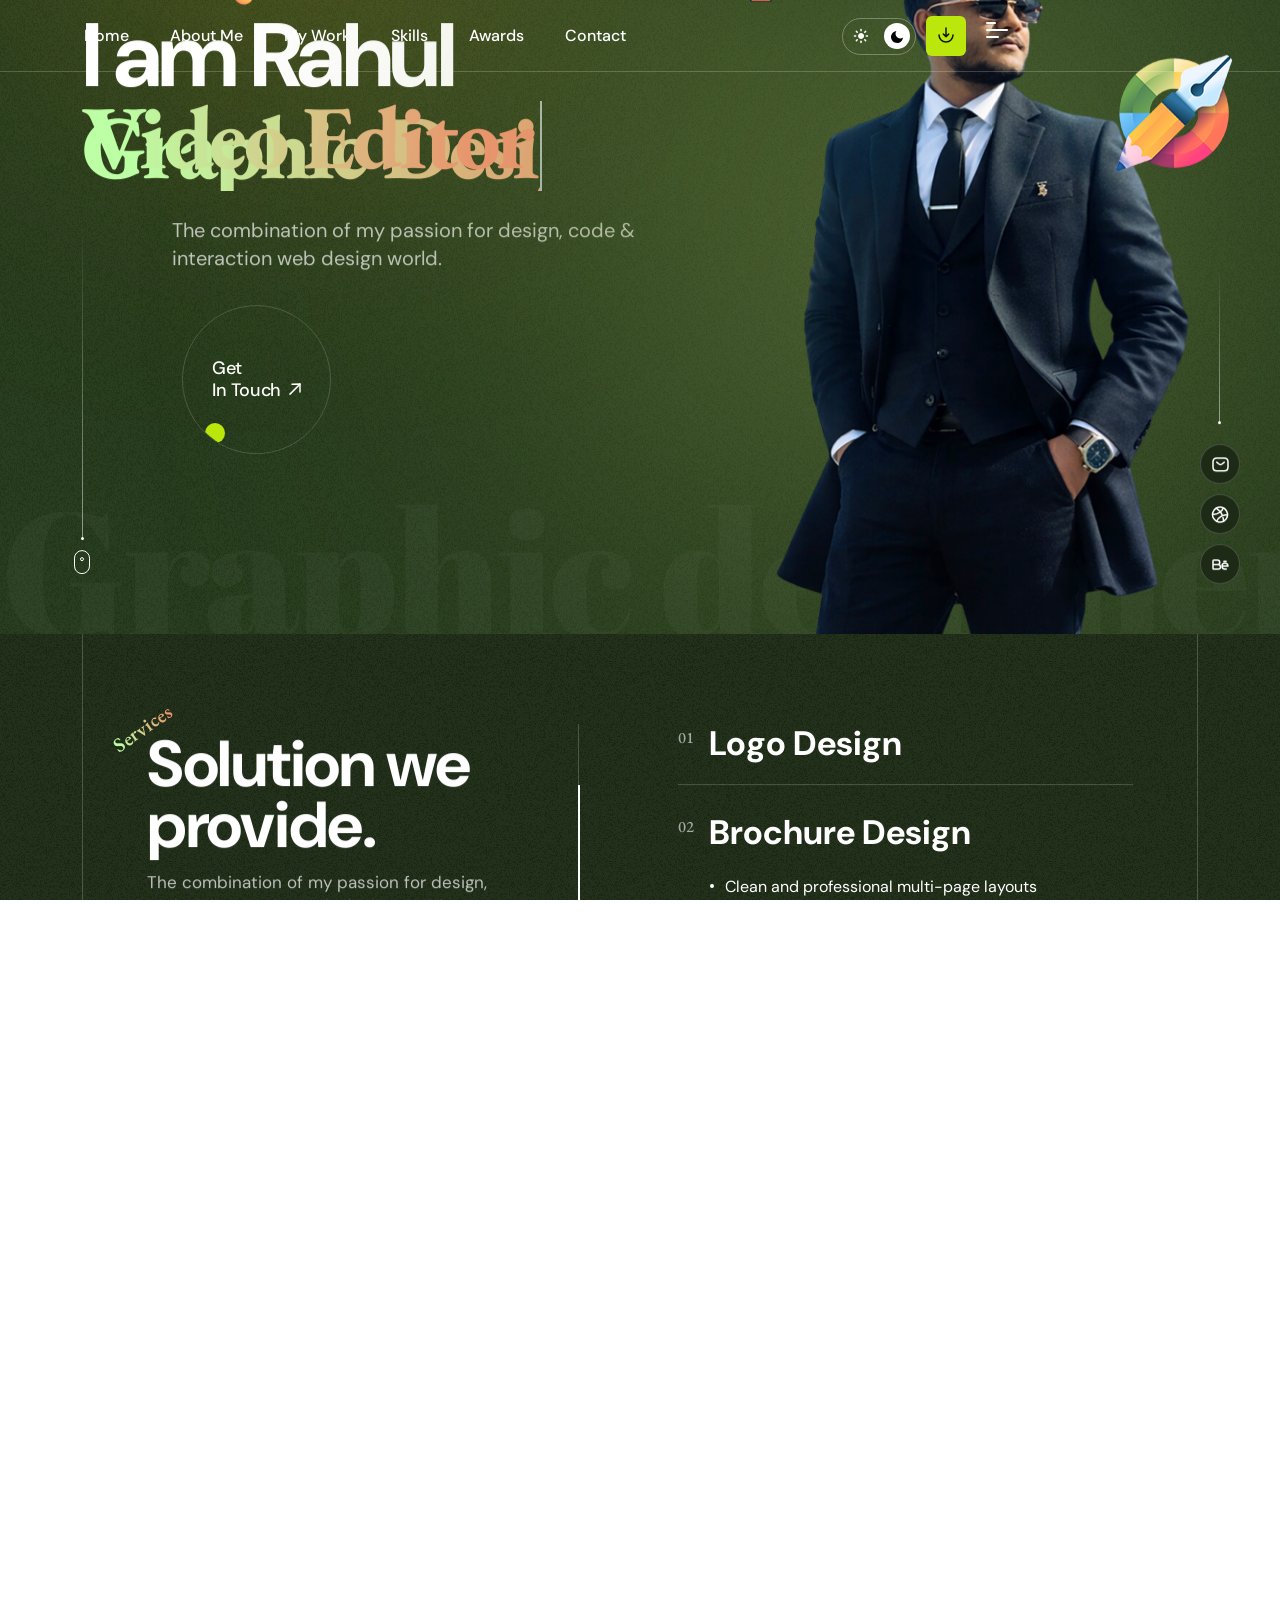
==== commit 15de3678: "Add files via upload" ====
--- a/index.html
+++ b/index.html
@@ -1364,7 +1364,6 @@
                                  <span class="tp-section-subtitle">Testimonials</span>
                                  <h3 class="tp-section-title">What clients say</h3>
                               </div>
-                              <p>Rated 4.9 out of 5 based on 768 reviews</p>
                            </div>
                         </div>
                      </div>
@@ -1427,9 +1426,7 @@
                                        </div>
 
                                        <div class="tp-testimonial-content">
-                                          <p>"Will gave our website and brand whole new life while staying true to who
-                                             we are. We would never have thought of going in the direction he pitched
-                                             but we couldn't be happier."</p>
+                                          <p>"Working with Rahul was a game-changer for our brand. The designs were not just visually stunning but also aligned perfectly with our brand identity. The video edits added a professional storytelling touch that increased our engagement significantly."</p>
                                        </div>
                                     </div>
                                  </div>
@@ -1486,9 +1483,7 @@
                                        </div>
 
                                        <div class="tp-testimonial-content">
-                                          <p>"Will gave our website and brand whole new life while staying true to who
-                                             we are. We would never have thought of going in the direction he pitched
-                                             but we couldn't be happier."</p>
+                                          <p>"“I was genuinely impressed by the creativity and attention to detail. From social media creatives to promotional videos, everything was delivered on time and exceeded expectations. Highly recommended for anyone looking for modern and impactful design work."</p>
                                        </div>
                                     </div>
                                  </div>
@@ -1545,9 +1540,7 @@
                                        </div>
 
                                        <div class="tp-testimonial-content">
-                                          <p>"Will gave our website and brand whole new life while staying true to who
-                                             we are. We would never have thought of going in the direction he pitched
-                                             but we couldn't be happier."</p>
+                                          <p>"Rahul understands both design and marketing — which is rare. Every graphic and video was optimized for performance, not just aesthetics. We saw a noticeable improvement in our ad conversions after using her creatives."</p>
                                        </div>
                                     </div>
                                  </div>
@@ -1604,9 +1597,7 @@
                                        </div>
 
                                        <div class="tp-testimonial-content">
-                                          <p>"Will gave our website and brand whole new life while staying true to who
-                                             we are. We would never have thought of going in the direction he pitched
-                                             but we couldn't be happier."</p>
+                                          <p>"The communication was smooth, revisions were quick, and the final output was exactly what I had in mind (even better!). The combination of graphic design and video editing skills makes Jyoti a complete creative package."</p>
                                        </div>
                                     </div>
                                  </div>
@@ -1618,13 +1609,9 @@
                                     <div class="swiper-slide">
                                        <div
                                           class="tp-testimonial-user-item d-flex justify-content-center align-items-center">
-                                          <div class="tp-testimonial-user-thumb">
-                                             <img src="assets/img/users/user-1.jpg" alt="">
-                                          </div>
+                                          
                                           <div class="tp-testimonial-user-content">
                                              <h3 class="tp-testimonial-user-title">Rudra Ghosh</h3>
-                                             <span class="tp-testimonial-user-designation">Founder & CEO at <a
-                                                   href="#">Dulalix</a></span>
                                           </div>
                                           <span class="tp-testimonial-user-border"></span>
                                        </div>
@@ -1632,13 +1619,10 @@
                                     <div class="swiper-slide">
                                        <div
                                           class="tp-testimonial-user-item d-flex justify-content-center align-items-center">
-                                          <div class="tp-testimonial-user-thumb">
-                                             <img src="assets/img/users/avata-1.png" alt="">
-                                          </div>
+                                         
                                           <div class="tp-testimonial-user-content">
-                                             <h3 class="tp-testimonial-user-title">Albert Flores</h3>
-                                             <span class="tp-testimonial-user-designation">Marketing Officer at <a
-                                                   href="#">Google lnc</a></span>
+                                             <h3 class="tp-testimonial-user-title">Sunil</h3>
+                                            
                                           </div>
                                           <span class="tp-testimonial-user-border"></span>
                                        </div>
@@ -1646,13 +1630,10 @@
                                     <div class="swiper-slide">
                                        <div
                                           class="tp-testimonial-user-item d-flex justify-content-center align-items-center">
-                                          <div class="tp-testimonial-user-thumb">
-                                             <img src="assets/img/users/avata-2.png" alt="">
-                                          </div>
+                                         
                                           <div class="tp-testimonial-user-content">
-                                             <h3 class="tp-testimonial-user-title">Robert Henricks</h3>
-                                             <span class="tp-testimonial-user-designation">UI/UX Designer at <a
-                                                   href="#">Webflow</a></span>
+                                             <h3 class="tp-testimonial-user-title">Ruchi Kumari</h3>
+                                             
                                           </div>
                                           <span class="tp-testimonial-user-border"></span>
                                        </div>
@@ -1660,13 +1641,10 @@
                                     <div class="swiper-slide">
                                        <div
                                           class="tp-testimonial-user-item d-flex justify-content-center align-items-center">
-                                          <div class="tp-testimonial-user-thumb">
-                                             <img src="assets/img/users/avata-3.png" alt="">
-                                          </div>
+                                         
                                           <div class="tp-testimonial-user-content">
                                              <h3 class="tp-testimonial-user-title">Farhan Firoz</h3>
-                                             <span class="tp-testimonial-user-designation">Founder & CEO at <a
-                                                   href="#">Dribbble</a></span>
+                                            
                                           </div>
                                           <span class="tp-testimonial-user-border"></span>
                                        </div>
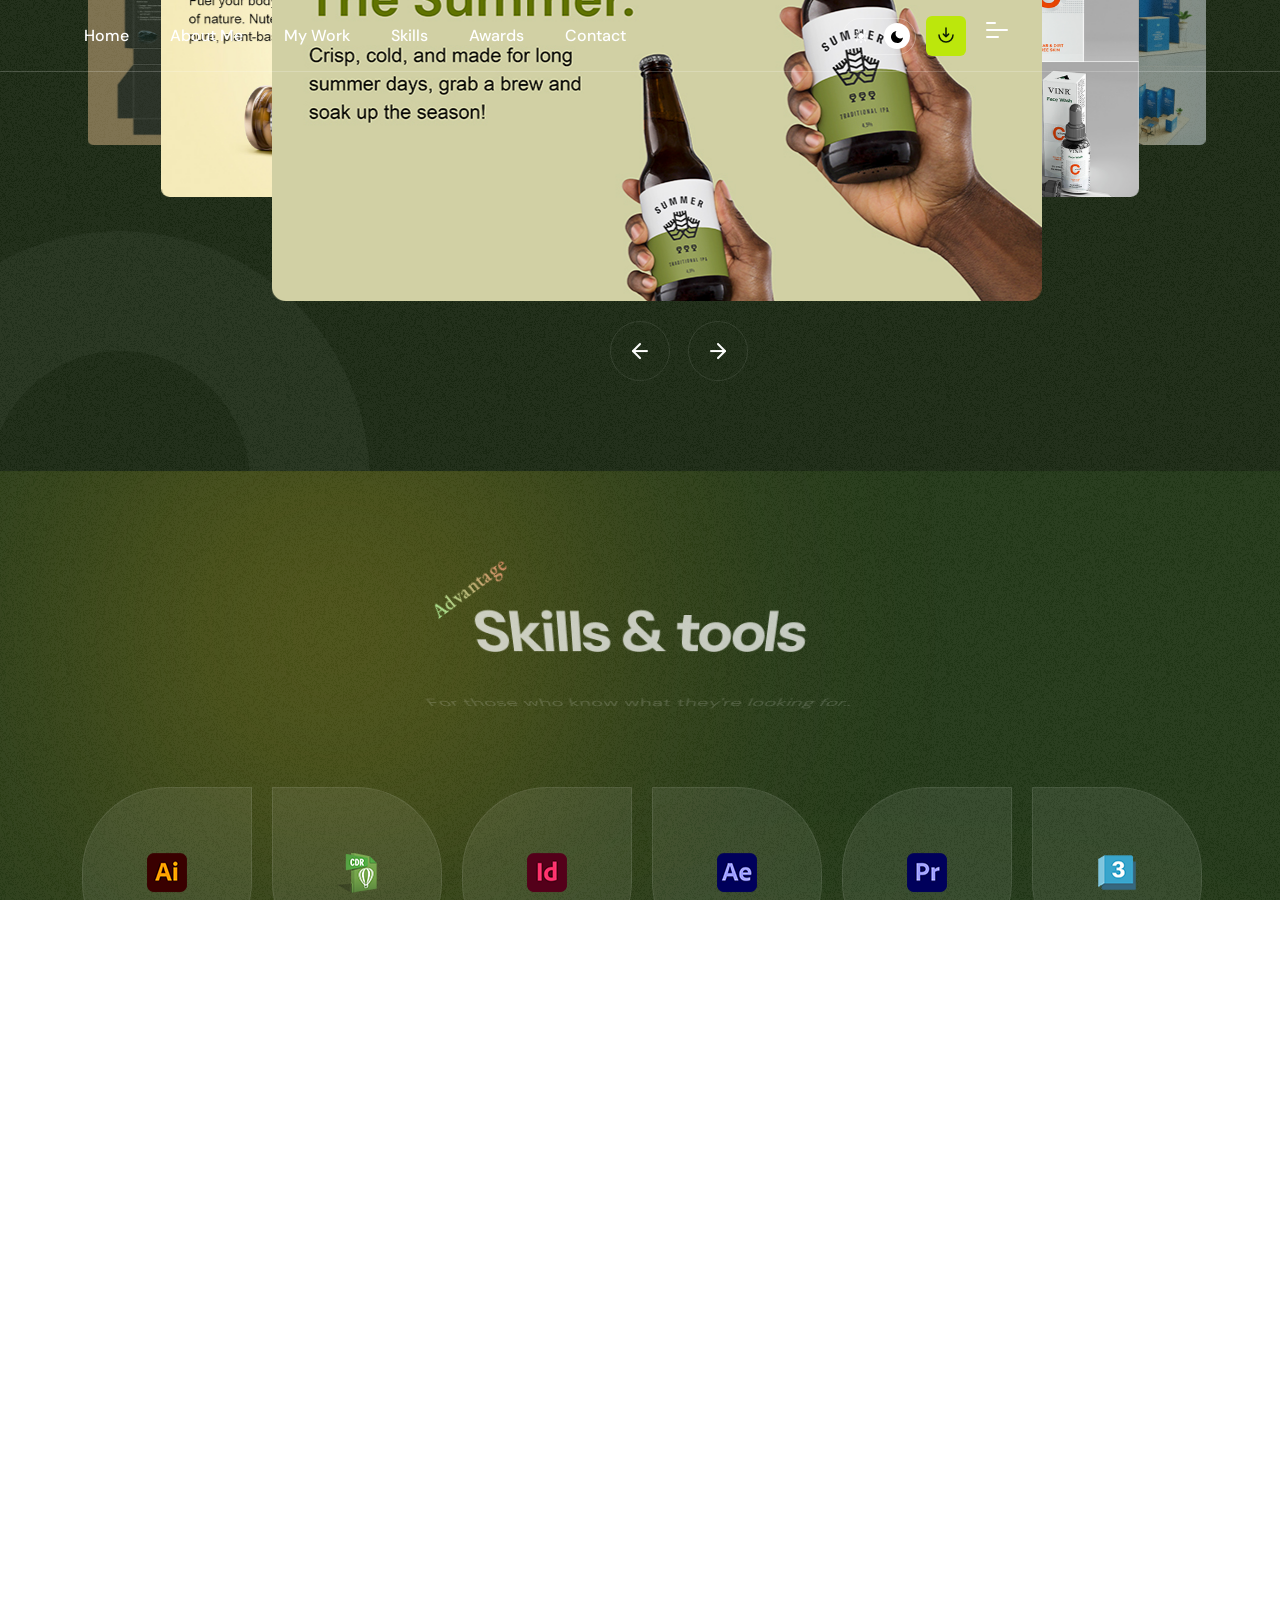
==== commit 30f0cfe9: "Add files via upload" ====
--- a/index.html
+++ b/index.html
@@ -1796,7 +1796,7 @@
                      <div class="row">
                         <div class="col-xl-6 col-md-6">
                            <div class="tp-copyright-content-left text-center text-md-start">
-                              <p>©2026 RahulR, All Rights Reserved</p>
+                              <p>©2026 Rahul R, All Rights Reserved</p>
                            </div>
                         </div>
                         <div class="col-xl-6 col-md-6">
